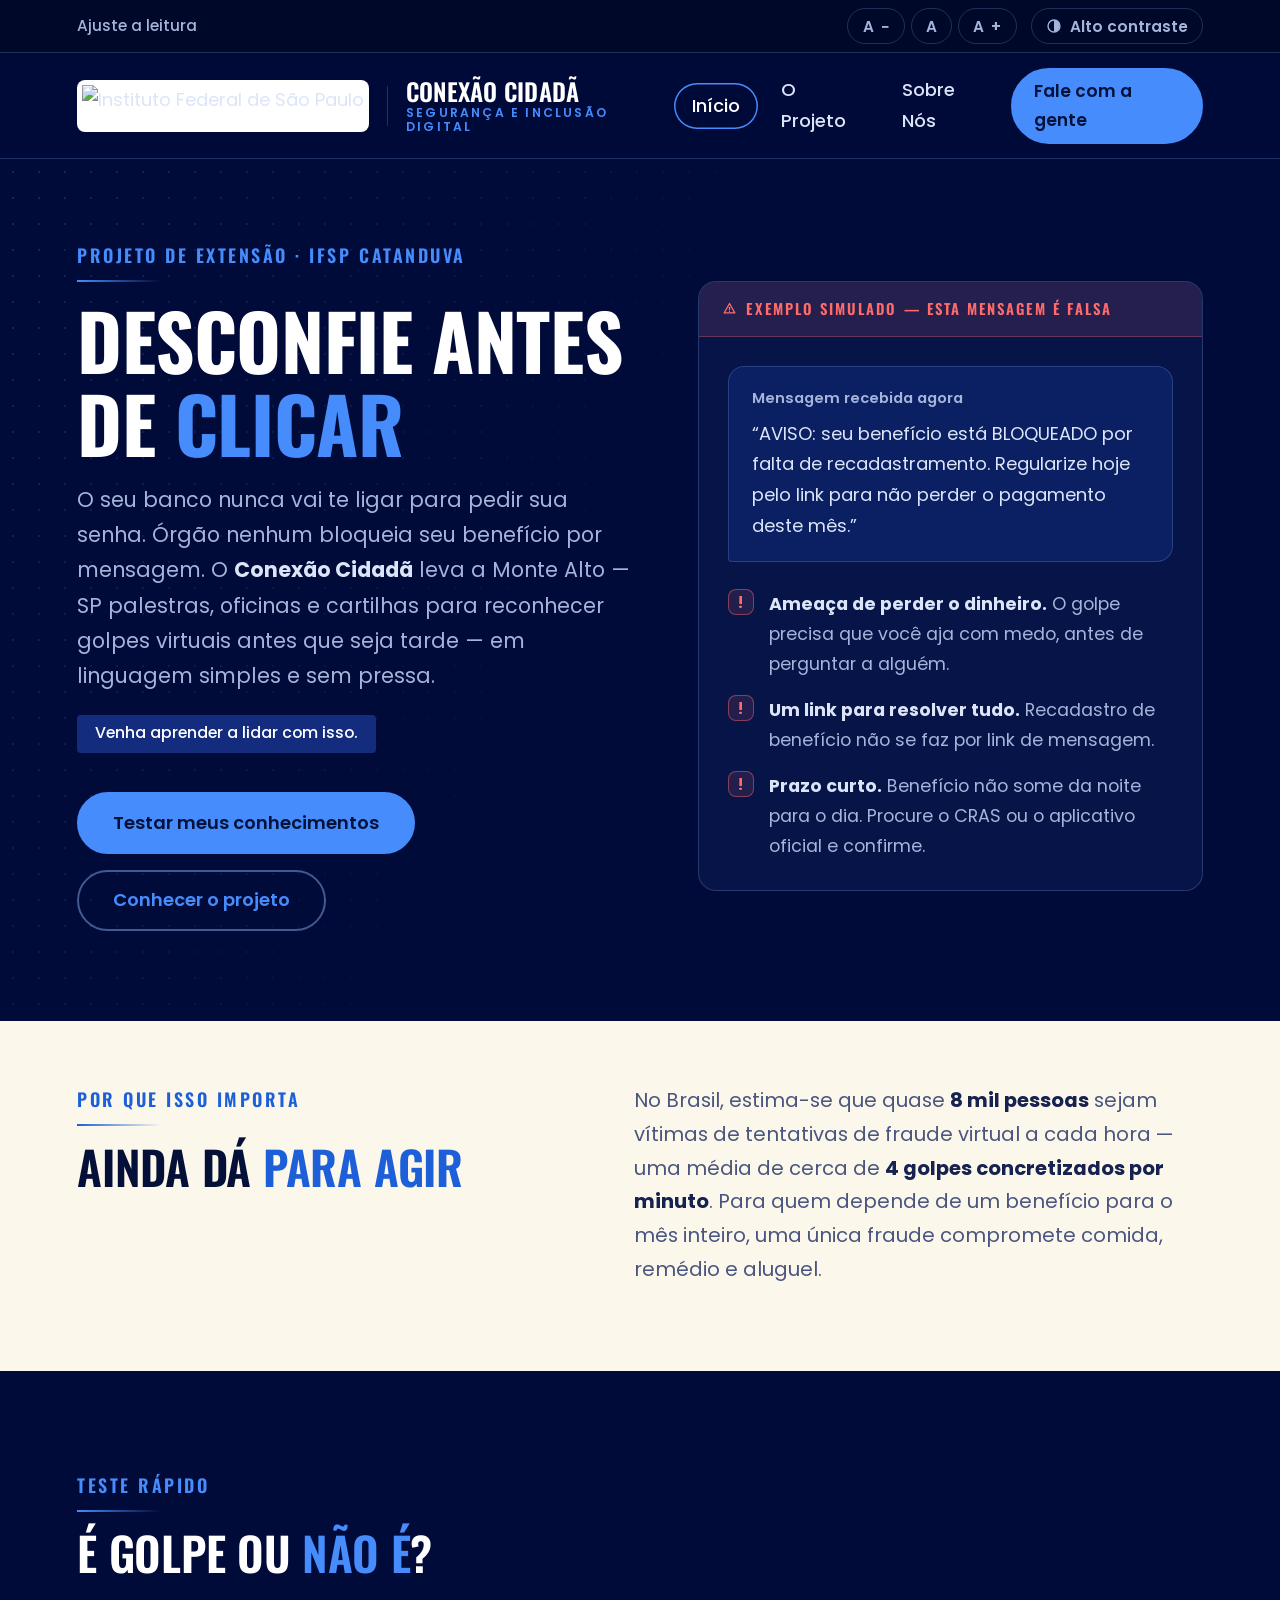
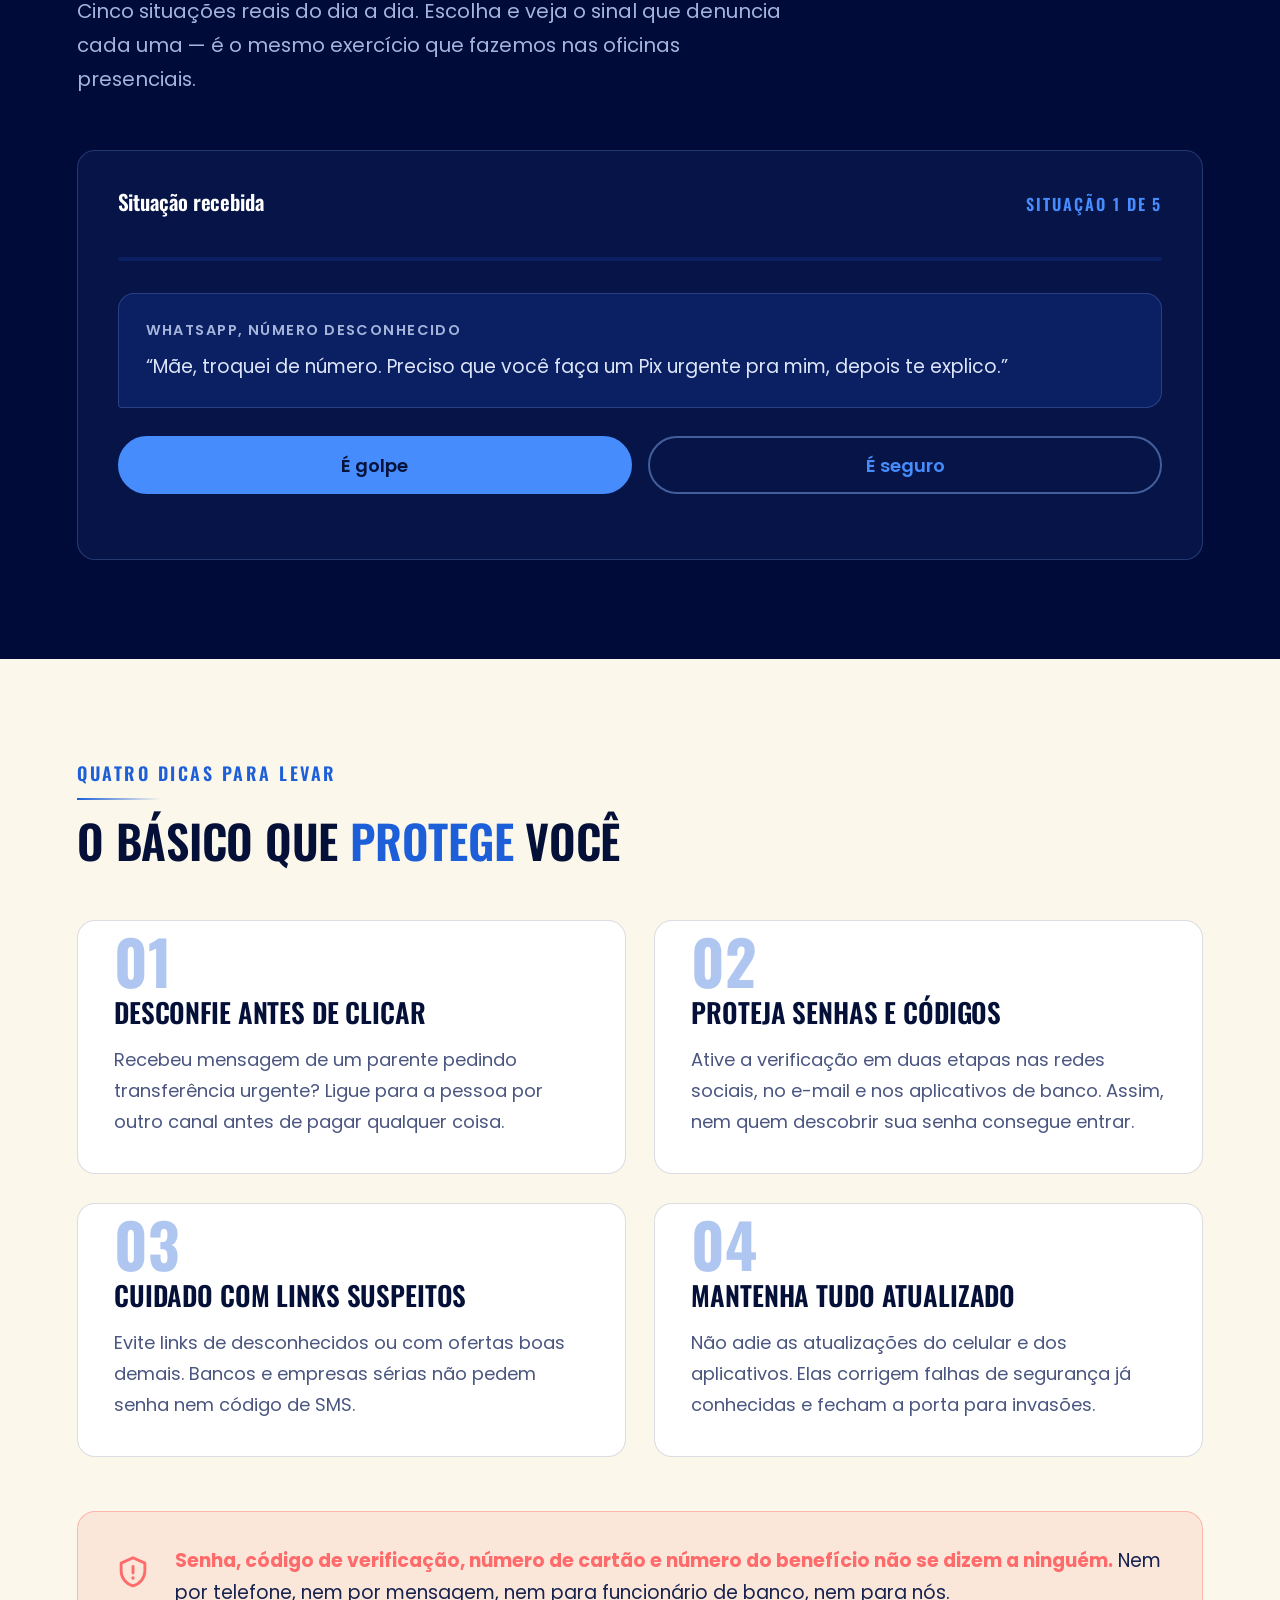
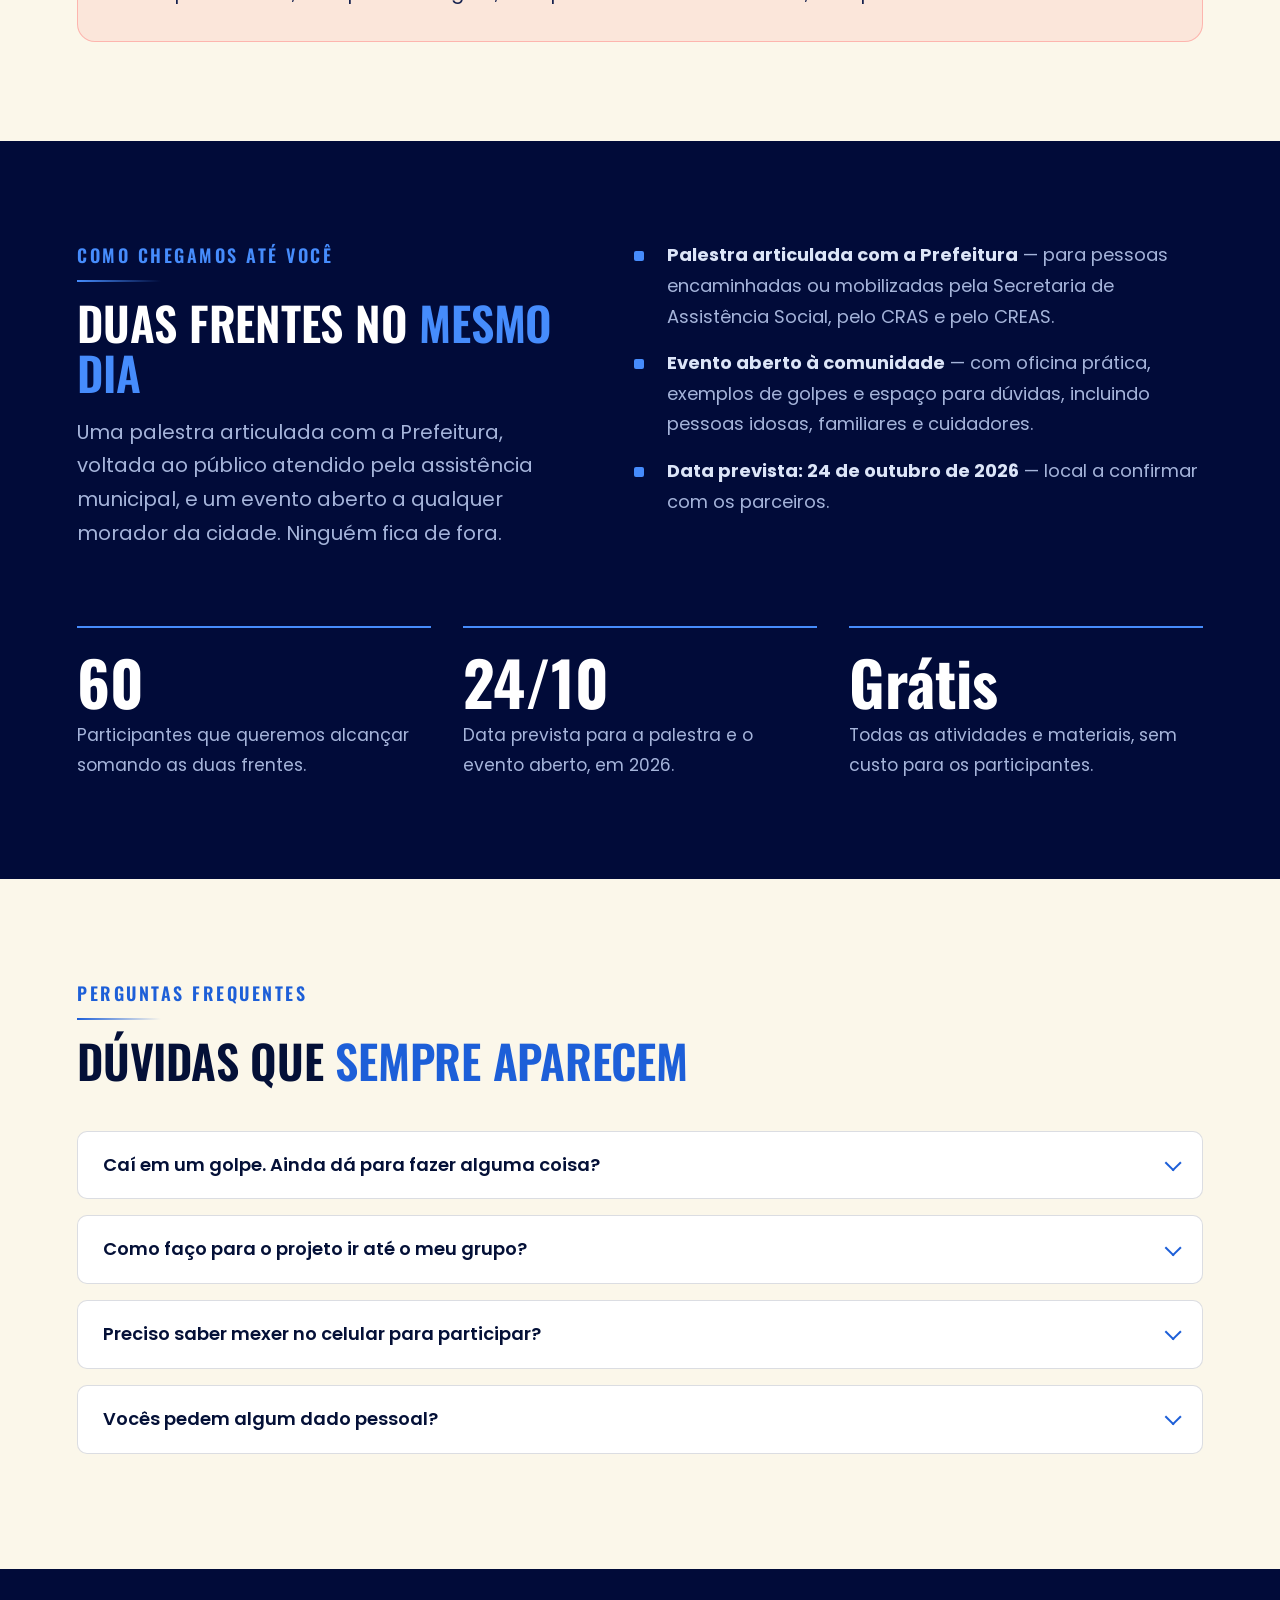
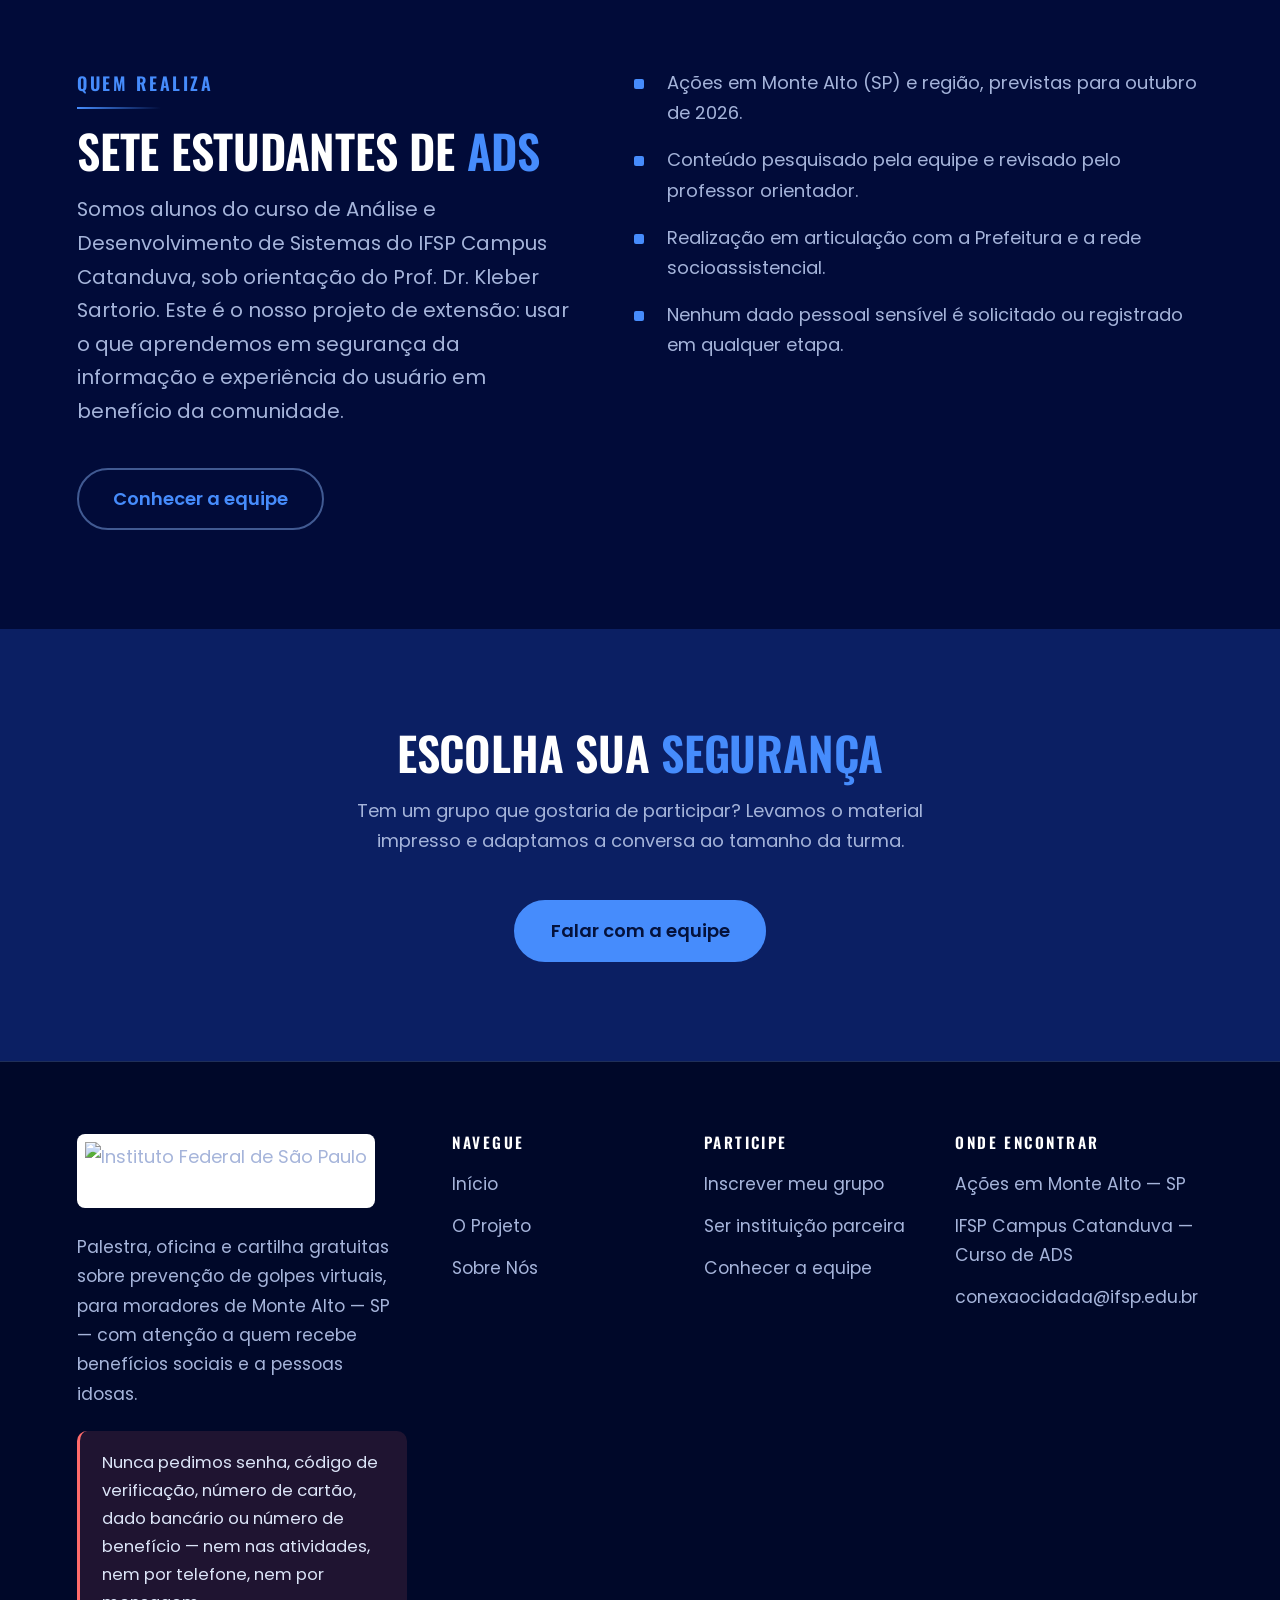
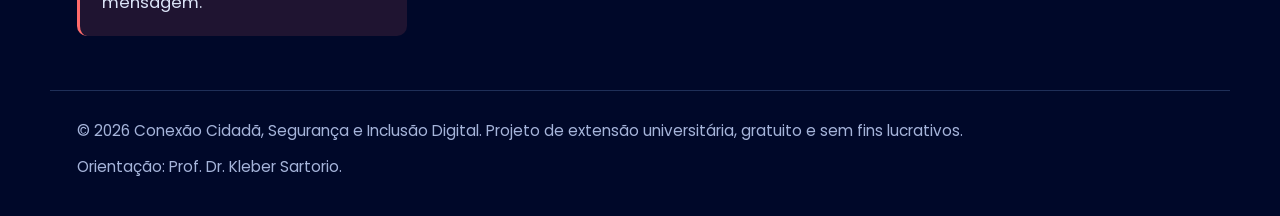
==== index.html @ e6401479 "update visual" ====
<!DOCTYPE html>
<html lang="pt-BR">
<head>
<meta charset="UTF-8">
<meta name="viewport" content="width=device-width, initial-scale=1">
<meta name="description" content="Projeto de extensão do IFSP Catanduva que ensina moradores de Monte Alto-SP a reconhecer golpes virtuais e proteger dados, benefícios e dinheiro.">
<title>Início — Conexão Cidadã</title>

<link rel="icon" href="img/favicon.ico" sizes="any">
<link rel="icon" href="img/favicon.png" type="image/png">
<link rel="apple-touch-icon" href="img/apple-touch-icon.png">
<meta name="theme-color" content="#010B39">

<link rel="preconnect" href="https://fonts.googleapis.com">
<link rel="preconnect" href="https://fonts.gstatic.com" crossorigin>
<link href="https://fonts.googleapis.com/css2?family=Oswald:wght@400;500;600;700&family=Poppins:wght@400;500;600;700&display=swap" rel="stylesheet">
<link rel="stylesheet" href="style.css">
</head>
<body>

<a class="pular-link" href="#conteudo">Pular para o conteúdo</a>
<p id="aviso-acessibilidade" class="so-leitor-tela" role="status" aria-live="polite"></p>

<div class="barra-acesso">
  <div class="container barra-acesso__interna">
    <span class="barra-acesso__rotulo">Ajuste a leitura</span>
    <div class="controle-fonte" role="group" aria-label="Tamanho do texto">
      <button type="button" class="btn-acesso" data-fonte="diminuir" aria-label="Diminuir o tamanho do texto">A<span aria-hidden="true">−</span></button>
      <button type="button" class="btn-acesso" data-fonte="normal" aria-label="Voltar o texto ao tamanho normal">A</button>
      <button type="button" class="btn-acesso" data-fonte="aumentar" aria-label="Aumentar o tamanho do texto">A<span aria-hidden="true">+</span></button>
    </div>
    <button type="button" class="btn-acesso" data-contraste aria-pressed="false">
      <svg width="16" height="16" viewBox="0 0 24 24" fill="none" aria-hidden="true">
        <circle cx="12" cy="12" r="9" stroke="currentColor" stroke-width="2"/>
        <path d="M12 3.4a8.6 8.6 0 010 17.2z" fill="currentColor"/>
      </svg>
      Alto contraste
    </button>
  </div>
</div>

<header class="cabecalho">
  <div class="container cabecalho__interno">
    <div class="identidade">
      <span class="logo-ifsp"><img src="img/ifsp-logo.png" alt="Instituto Federal de São Paulo"></span>
      <span class="identidade__filete" aria-hidden="true"></span>
      <a class="marca" href="index.html">
        <span class="marca__texto"><strong>Conexão Cidadã</strong><small>Segurança e Inclusão Digital</small></span>
      </a>
    </div>
    <button type="button" class="botao-menu" data-menu aria-expanded="false" aria-controls="menu-principal">
      <span class="botao-menu__barras" aria-hidden="true"></span> Menu
    </button>
    <nav class="navegacao" id="menu-principal" aria-label="Navegação principal">
      <ul class="navegacao__lista">
        <li><a href="index.html" class="navegacao__link esta-ativo" aria-current="page">Início</a></li><li><a href="projeto.html" class="navegacao__link">O Projeto</a></li><li><a href="sobrenos.html" class="navegacao__link">Sobre Nós</a></li><li><a href="mailto:conexaocidada@ifsp.edu.br" class="botao botao--pequeno">Fale com a gente</a></li>
      </ul>
    </nav>
  </div>
</header>

<main id="conteudo">

<!-- ============ ABERTURA ============ -->
<section class="abertura">
  <div class="container">
    <div class="abertura__grade">
      <div class="abertura__texto">
        <p class="rotulo">Projeto de extensão · IFSP Catanduva</p>
        <h1 class="titulo-abertura">Desconfie antes<br>de <span class="realce">clicar</span></h1>
        <p class="texto-guia">
          O seu banco nunca vai te ligar para pedir sua senha. Órgão nenhum bloqueia seu benefício
          por mensagem. O <strong>Conexão Cidadã</strong> leva a Monte Alto — SP palestras, oficinas e cartilhas
          para reconhecer golpes virtuais antes que seja tarde — em linguagem simples e sem pressa.
        </p>
        <p><span class="etiqueta-solida">Venha aprender a lidar com isso.</span></p>
        <div class="acoes">
          <a class="botao" href="#quiz">Testar meus conhecimentos</a>
          <a class="botao botao--vazado" href="projeto.html">Conhecer o projeto</a>
        </div>
      </div>

      <div class="simulacao revelar">
        <p class="simulacao__topo">
          <svg width="15" height="15" viewBox="0 0 24 24" fill="none" aria-hidden="true">
            <path d="M12 4l8.5 15h-17L12 4z" stroke="currentColor" stroke-width="2" stroke-linejoin="round"/>
            <path d="M12 10v4" stroke="currentColor" stroke-width="2" stroke-linecap="round"/>
            <circle cx="12" cy="16.8" r="1" fill="currentColor"/>
          </svg>
          Exemplo simulado — esta mensagem é falsa
        </p>
        <div class="simulacao__corpo">
          <p class="simulacao__balao">
            <span class="simulacao__remetente">Mensagem recebida agora</span>
            “AVISO: seu benefício está BLOQUEADO por falta de recadastramento. Regularize hoje
            pelo link para não perder o pagamento deste mês.”
          </p>
          <ul class="simulacao__sinais">
            <li><strong>Ameaça de perder o dinheiro.</strong> O golpe precisa que você aja com medo, antes de perguntar a alguém.</li>
            <li><strong>Um link para resolver tudo.</strong> Recadastro de benefício não se faz por link de mensagem.</li>
            <li><strong>Prazo curto.</strong> Benefício não some da noite para o dia. Procure o CRAS ou o aplicativo oficial e confirme.</li>
          </ul>
        </div>
      </div>
    </div>
  </div>
</section>

<!-- ============ NÚMERO DE IMPACTO ============ -->
<section class="secao secao--compacta secao--clara">
  <div class="container">
    <div class="duas-colunas">
      <div class="duas-colunas__lado">
        <p class="rotulo">Por que isso importa</p>
        <h2 class="titulo-secao">Ainda dá <span class="realce">para agir</span></h2>
      </div>
      <div class="duas-colunas__lado">
        <p class="texto-guia">
          No Brasil, estima-se que quase <strong>8 mil pessoas</strong> sejam vítimas de tentativas de
          fraude virtual a cada hora — uma média de cerca de <strong>4 golpes concretizados por minuto</strong>.
          Para quem depende de um benefício para o mês inteiro, uma única fraude compromete comida,
          remédio e aluguel.
        </p>
      </div>
    </div>
  </div>
</section>

<!-- ============ QUIZ ============ -->
<section class="secao">
  <div class="container">
    <p class="rotulo">Teste rápido</p>
    <h2 class="titulo-secao titulo-secao--largo">É golpe ou <span class="realce">não é</span>?</h2>
    <p class="texto-guia">
      Cinco situações reais do dia a dia. Escolha e veja o sinal que denuncia cada uma —
      é o mesmo exercício que fazemos nas oficinas presenciais.
    </p>

    <div class="quiz" id="quiz">
      <div class="quiz__cabecalho">
        <h3 class="quiz__titulo" id="quiz-titulo">Situação recebida</h3>
        <span class="quiz__contador" data-contador>Situação 1 de 5</span>
      </div>
      <div class="quiz__barra"><div class="quiz__progresso" data-progresso></div></div>

      <div class="quiz__mensagem">
        <span class="quiz__canal" data-canal></span>
        <span data-texto tabindex="-1"></span>
      </div>

      <div class="quiz__opcoes" data-opcoes>
        <button type="button" class="botao" data-valor="golpe">É golpe</button>
        <button type="button" class="botao botao--vazado" data-valor="seguro">É seguro</button>
      </div>

      <div class="quiz__resposta" data-resposta hidden>
        <span class="quiz__veredito" data-veredito></span>
        <p class="quiz__explicacao" data-explicacao></p>
        <button type="button" class="botao botao--pequeno" data-seguinte>Próxima situação</button>
      </div>

      <p class="quiz__placar" data-placar></p>
    </div>
  </div>
</section>

<!-- ============ DICAS ============ -->
<section class="secao secao--clara">
  <div class="container">
    <p class="rotulo">Quatro dicas para levar</p>
    <h2 class="titulo-secao titulo-secao--largo">O básico que <span class="realce">protege</span> você</h2>
    <div class="grade grade--2">
      <article class="cartao dica revelar">
            <span class="dica__numero" aria-hidden="true">01</span>
            <h3 class="dica__titulo">Desconfie antes de clicar</h3>
            <p>Recebeu mensagem de um parente pedindo transferência urgente? Ligue para a pessoa por outro canal antes de pagar qualquer coisa.</p>
          </article>
<article class="cartao dica revelar">
            <span class="dica__numero" aria-hidden="true">02</span>
            <h3 class="dica__titulo">Proteja senhas e códigos</h3>
            <p>Ative a verificação em duas etapas nas redes sociais, no e-mail e nos aplicativos de banco. Assim, nem quem descobrir sua senha consegue entrar.</p>
          </article>
<article class="cartao dica revelar">
            <span class="dica__numero" aria-hidden="true">03</span>
            <h3 class="dica__titulo">Cuidado com links suspeitos</h3>
            <p>Evite links de desconhecidos ou com ofertas boas demais. Bancos e empresas sérias não pedem senha nem código de SMS.</p>
          </article>
<article class="cartao dica revelar">
            <span class="dica__numero" aria-hidden="true">04</span>
            <h3 class="dica__titulo">Mantenha tudo atualizado</h3>
            <p>Não adie as atualizações do celular e dos aplicativos. Elas corrigem falhas de segurança já conhecidas e fecham a porta para invasões.</p>
          </article>
    </div>

    <div class="aviso">
      <span class="aviso__icone" aria-hidden="true">
        <svg width="38" height="38" viewBox="0 0 24 24" fill="none">
          <path d="M12 3l7.5 3.4v5c0 4.4-3.1 8.2-7.5 9.3-4.4-1.1-7.5-4.9-7.5-9.3v-5L12 3z" stroke="currentColor" stroke-width="1.8" stroke-linejoin="round"/>
          <path d="M12 8.5v4.2" stroke="currentColor" stroke-width="1.8" stroke-linecap="round"/>
          <circle cx="12" cy="15.8" r="1.05" fill="currentColor"/>
        </svg>
      </span>
      <p>
        <strong>Senha, código de verificação, número de cartão e número do benefício não se dizem a ninguém.</strong>
        Nem por telefone, nem por mensagem, nem para funcionário de banco, nem para nós.
      </p>
    </div>
  </div>
</section>

<!-- ============ DUAS FRENTES ============ -->
<section class="secao">
  <div class="container">
    <div class="duas-colunas">
      <div class="duas-colunas__lado">
        <p class="rotulo">Como chegamos até você</p>
        <h2 class="titulo-secao">Duas frentes no <span class="realce">mesmo dia</span></h2>
        <p class="texto-guia">
          Uma palestra articulada com a Prefeitura, voltada ao público atendido pela assistência
          municipal, e um evento aberto a qualquer morador da cidade. Ninguém fica de fora.
        </p>
      </div>
      <div class="duas-colunas__lado">
        <ul class="lista-marcada">
          <li><strong>Palestra articulada com a Prefeitura</strong> — para pessoas encaminhadas ou mobilizadas pela Secretaria de Assistência Social, pelo CRAS e pelo CREAS.</li>
          <li><strong>Evento aberto à comunidade</strong> — com oficina prática, exemplos de golpes e espaço para dúvidas, incluindo pessoas idosas, familiares e cuidadores.</li>
          <li><strong>Data prevista: 24 de outubro de 2026</strong> — local a confirmar com os parceiros.</li>
        </ul>
      </div>
    </div>

    <div class="numeros">
      <div class="numero revelar"><span class="numero__valor">60</span><p class="numero__rotulo">Participantes que queremos alcançar somando as duas frentes.</p></div>
      <div class="numero revelar"><span class="numero__valor">24/10</span><p class="numero__rotulo">Data prevista para a palestra e o evento aberto, em 2026.</p></div>
      <div class="numero revelar"><span class="numero__valor">Grátis</span><p class="numero__rotulo">Todas as atividades e materiais, sem custo para os participantes.</p></div>
    </div>
  </div>
</section>

<!-- ============ PERGUNTAS ============ -->
<section class="secao secao--clara">
  <div class="container">
    <p class="rotulo">Perguntas frequentes</p>
    <h2 class="titulo-secao titulo-secao--largo">Dúvidas que <span class="realce">sempre aparecem</span></h2>
    <div style="margin-top:2.5rem">
      <details class="pergunta">
            <summary>Caí em um golpe. Ainda dá para fazer alguma coisa?</summary>
            <div class="pergunta__corpo"><p>Dá, e quanto antes melhor. Ligue para o seu banco pelo número do cartão ou do extrato e peça o bloqueio e a contestação. Registre um boletim de ocorrência — pode ser feito pela delegacia eletrônica. Troque as senhas das contas envolvidas a partir de outro aparelho. E avise a família e os amigos, porque golpistas costumam usar sua conta para abordar seus contatos.</p><p>Cair em um golpe não é burrice. Essas fraudes são construídas para funcionar justamente com pessoas atentas, usando pressa e medo.</p></div>
          </details>
<details class="pergunta">
            <summary>Como faço para o projeto ir até o meu grupo?</summary>
            <div class="pergunta__corpo"><p>Escreva para <a href="mailto:conexaocidada@ifsp.edu.br">conexaocidada@ifsp.edu.br</a> contando quantas pessoas são, onde vocês se reúnem e qual o melhor horário. Atendemos grupos da rede socioassistencial, centros de convivência, igrejas, associações e grupos de bairro. Tudo é gratuito.</p></div>
          </details>
<details class="pergunta">
            <summary>Preciso saber mexer no celular para participar?</summary>
            <div class="pergunta__corpo"><p>Não. As atividades começam do começo e seguem no ritmo de quem está aprendendo. Quem quiser pode levar o próprio celular para treinar durante a oficina, mas não é obrigatório — quem preferir só assistir e levar a cartilha impressa também aproveita.</p></div>
          </details>
<details class="pergunta">
            <summary>Vocês pedem algum dado pessoal?</summary>
            <div class="pergunta__corpo"><p>Não pedimos senha, código de verificação, número de cartão, dado bancário, número de benefício nem documento — em nenhuma etapa, inclusive nos formulários de avaliação. Todos os exemplos usados nas oficinas são fictícios. Se alguém pedir esses dados em nosso nome, é golpe.</p></div>
          </details>
    </div>
  </div>
</section>

<!-- ============ QUEM REALIZA ============ -->
<section class="secao">
  <div class="container">
    <div class="duas-colunas">
      <div class="duas-colunas__lado">
        <p class="rotulo">Quem realiza</p>
        <h2 class="titulo-secao">Sete estudantes de <span class="realce">ADS</span></h2>
        <p class="texto-guia">
          Somos alunos do curso de Análise e Desenvolvimento de Sistemas do IFSP Campus Catanduva,
          sob orientação do Prof. Dr. Kleber Sartorio. Este é o nosso projeto de extensão: usar o que aprendemos
          em segurança da informação e experiência do usuário em benefício da comunidade.
        </p>
        <div class="acoes"><a class="botao botao--vazado" href="sobrenos.html">Conhecer a equipe</a></div>
      </div>
      <div class="duas-colunas__lado">
        <ul class="lista-marcada">
          <li>Ações em Monte Alto (SP) e região, previstas para outubro de 2026.</li>
          <li>Conteúdo pesquisado pela equipe e revisado pelo professor orientador.</li>
          <li>Realização em articulação com a Prefeitura e a rede socioassistencial.</li>
          <li>Nenhum dado pessoal sensível é solicitado ou registrado em qualquer etapa.</li>
        </ul>
      </div>
    </div>
  </div>
</section>

<!-- ============ CHAMADA ============ -->
<section class="secao secao--chamada">
  <div class="container chamada">
    <h2 class="titulo-secao chamada__titulo">Escolha sua <span class="realce">segurança</span></h2>
    <p class="chamada__texto">
      Tem um grupo que gostaria de participar? Levamos o material impresso e adaptamos a conversa
      ao tamanho da turma.
    </p>
    <a class="botao" href="mailto:conexaocidada@ifsp.edu.br?subject=Inscrever%20meu%20grupo">Falar com a equipe</a>
  </div>
</section>
</main>

<footer class="rodape">
  <div class="container rodape__topo">
    <div>
      <p class="rodape__logo"><span class="logo-ifsp"><img src="img/ifsp-logo.png" alt="Instituto Federal de São Paulo"></span></p>
      <p class="rodape__texto">
        Palestra, oficina e cartilha gratuitas sobre prevenção de golpes virtuais, para moradores
        de Monte Alto — SP — com atenção a quem recebe benefícios sociais e a pessoas idosas.
      </p>
      <p class="rodape__aviso">
        Nunca pedimos senha, código de verificação, número de cartão, dado bancário ou número de
        benefício — nem nas atividades, nem por telefone, nem por mensagem.
      </p>
    </div>
    <div>
      <h2 class="rodape__titulo">Navegue</h2>
      <ul class="rodape__lista">
        <li><a href="index.html">Início</a></li><li><a href="projeto.html">O Projeto</a></li><li><a href="sobrenos.html">Sobre Nós</a></li>
      </ul>
    </div>
    <div>
      <h2 class="rodape__titulo">Participe</h2>
      <ul class="rodape__lista">
        <li><a href="mailto:conexaocidada@ifsp.edu.br?subject=Inscrever%20meu%20grupo">Inscrever meu grupo</a></li>
        <li><a href="mailto:conexaocidada@ifsp.edu.br?subject=Quero%20ser%20parceiro">Ser instituição parceira</a></li>
        <li><a href="sobrenos.html#equipe">Conhecer a equipe</a></li>
      </ul>
    </div>
    <div>
      <h2 class="rodape__titulo">Onde encontrar</h2>
      <ul class="rodape__lista">
        <li>Ações em Monte Alto — SP</li>
        <li>IFSP Campus Catanduva — Curso de ADS</li>
        <li><a href="mailto:conexaocidada@ifsp.edu.br">conexaocidada@ifsp.edu.br</a></li>
      </ul>
    </div>
  </div>
  <div class="container rodape__base">
    <p>© 2026 Conexão Cidadã, Segurança e Inclusão Digital. Projeto de extensão universitária, gratuito e sem fins lucrativos.</p>
    <p>Orientação: Prof. Dr. Kleber Sartorio.</p>
  </div>
</footer>

<script src="script.js"></script>
</body>
</html>
---- style.css ----
/* =========================================================
   CONEXÃO CIDADÃ — SEGURANÇA E INCLUSÃO DIGITAL
   Estética a partir do material de divulgação do projeto:
   azul-marinho profundo, azul elétrico e títulos condensados.

   01. Variáveis      06. Cabeçalho e menu   11. Rodapé
   02. Papéis de cor  07. Abertura           12. Animações
   03. Base           08. Blocos de conteúdo 13. Responsivo
   04. Tipografia     09. Quiz               14. Alto contraste
   05. Botões         10. Perguntas
   ========================================================= */

/* ---------------- 01. VARIÁVEIS ---------------- */
:root {
    --marinho-900: #010B39;
    --marinho-800: #061448;
    --marinho-700: #0B1F63;
    --marinho-600: #142C7E;
    --azul:        #468CFC;
    --azul-claro:  #8FBAFF;
    --creme:       #FBF7EA;
    --creme-2:     #F2ECD9;
    --vermelho:    #FF6B6B;
    --verde-ok:    #4ADE9B;

    --fonte-titulo: "Oswald", "Arial Narrow", sans-serif;
    --fonte-texto:  "Poppins", "Segoe UI", Arial, sans-serif;

    --largura: 1180px;
    --raio:    18px;
    --raio-p:  10px;
}

/* ---------------- 02. PAPÉIS DE COR ----------------
   Todo o site usa só as variáveis desta seção. O modo de
   alto contraste (seção 14) reescreve apenas elas.       */
:root {
    --sup-pagina:  var(--marinho-900);
    --sup-cartao:  var(--marinho-800);
    --sup-alta:    var(--marinho-700);
    --sup-clara:   var(--creme);

    --txt-titulo:  #FFFFFF;
    --txt-corpo:   #DCE5F8;
    --txt-suave:   #A5B4DA;
    --destaque:    var(--azul);

    --borda:       rgba(143, 186, 255, .22);
    --borda-forte: rgba(143, 186, 255, .45);

    --acao-fundo:  var(--azul);
    --acao-texto:  #04123C;
    --acao-hover:  #7FB4FF;

    --alerta:       var(--vermelho);
    --alerta-fundo: rgba(255, 107, 107, .12);
    --ok:           var(--verde-ok);
    --ok-fundo:     rgba(74, 222, 155, .12);

    --foco: #8FBAFF;
}

/* Seções de fundo claro invertem os papéis */
.secao--clara {
    --sup-pagina: var(--creme);
    --sup-cartao: #FFFFFF;
    --sup-alta:   var(--creme-2);
    --txt-titulo: #041037;
    --txt-corpo:  #16224F;
    --txt-suave:  #4A5680;
    --destaque:   #1D5FD8;
    --borda:      rgba(4, 16, 55, .14);
    --borda-forte: rgba(4, 16, 55, .3);
    --acao-texto: #FFFFFF;
    --acao-fundo: #1D5FD8;
    --acao-hover: #04123C;
    background-color: var(--creme);
    color: var(--txt-corpo);
}

/* ---------------- 03. BASE ---------------- */
*, *::before, *::after { box-sizing: border-box; }

html {
    font-size: 112.5%;          /* 18px: o público lê melhor assim */
    scroll-behavior: smooth;
    scroll-padding-top: 6rem;
}

body {
    margin: 0;
    background-color: var(--marinho-900);
    color: var(--txt-corpo);
    font-family: var(--fonte-texto);
    font-size: 1rem;
    line-height: 1.7;
    -webkit-font-smoothing: antialiased;
}

img { max-width: 100%; height: auto; display: block; }
a { color: var(--destaque); }

:focus-visible {
    outline: 3px solid var(--foco);
    outline-offset: 3px;
    border-radius: 4px;
}

.pular-link {
    position: absolute;
    left: -9999px;
    top: 0;
    z-index: 999;
    background-color: var(--azul);
    color: #04123C;
    font-weight: 600;
    padding: .9rem 1.4rem;
    border-radius: 0 0 var(--raio-p) 0;
}
.pular-link:focus { left: 0; }

.so-leitor-tela {
    position: absolute;
    width: 1px; height: 1px;
    padding: 0; margin: -1px;
    overflow: hidden;
    clip: rect(0 0 0 0);
    white-space: nowrap;
}

@media (prefers-reduced-motion: reduce) {
    html { scroll-behavior: auto; }
    *, *::before, *::after {
        animation-duration: .001ms !important;
        transition-duration: .001ms !important;
    }
}

/* ---------------- 04. TIPOGRAFIA ---------------- */
.container {
    width: 100%;
    max-width: var(--largura);
    margin: 0 auto;
    padding: 0 1.5rem;
}

.secao { padding: 5.5rem 0; position: relative; }
.secao--compacta { padding: 3.5rem 0; }

h1, h2, h3 {
    font-family: var(--fonte-titulo);
    color: var(--txt-titulo);
    font-weight: 600;
    line-height: 1.08;
    letter-spacing: -.005em;
    margin: 0 0 1rem;
}

.titulo-abertura {
    font-size: clamp(2.6rem, 6vw, 4.4rem);
    font-weight: 700;
    text-transform: uppercase;
}
.titulo-secao {
    font-size: clamp(1.9rem, 3.6vw, 2.9rem);
    font-weight: 600;
    text-transform: uppercase;
    max-width: 20ch;
}
.duas-colunas .titulo-secao, .titulo-secao--largo { max-width: none; }

/* Palavra destacada dentro do título, como no material impresso */
.realce { color: var(--destaque); }

/* Rótulo condensado com filete, igual ao "DICA 1" das artes */
.rotulo {
    font-family: var(--fonte-titulo);
    font-size: 1rem;
    font-weight: 600;
    letter-spacing: .14em;
    text-transform: uppercase;
    color: var(--destaque);
    margin: 0 0 .9rem;
}
.rotulo::after {
    content: "";
    display: block;
    width: 84px;
    height: 2px;
    margin-top: .5rem;
    background-image: linear-gradient(to right, var(--destaque), transparent);
}

/* Etiqueta sólida sobre fundo azul, como "Venha aprender a lidar com isso." */
.etiqueta-solida {
    display: inline-block;
    background-color: var(--marinho-600);
    color: #FFFFFF;
    font-size: .88rem;
    font-weight: 500;
    padding: .3rem 1rem;
    border-radius: 4px;
}
.secao--clara .etiqueta-solida { background-color: #1D5FD8; }

p { margin: 0 0 1.2rem; }
.texto-guia { font-size: 1.1rem; color: var(--txt-suave); max-width: 60ch; }
.texto-guia strong { color: var(--txt-corpo); }
.lista-limpa { list-style: none; margin: 0; padding: 0; }

.grade { display: grid; gap: 1.6rem; margin-top: 3rem; }
.grade--2 { grid-template-columns: repeat(2, 1fr); }
.grade--3 { grid-template-columns: repeat(3, 1fr); }
.grade--4 { grid-template-columns: repeat(4, 1fr); }

.duas-colunas {
    display: grid;
    grid-template-columns: 1fr 1.15fr;
    gap: 3.5rem;
    align-items: start;
}
.duas-colunas__lado > :first-child { margin-top: 0; }
.acoes { display: flex; flex-wrap: wrap; gap: .9rem; margin-top: 2.2rem; }

/* ---------------- 05. BOTÕES ---------------- */
.botao {
    display: inline-flex;
    align-items: center;
    justify-content: center;
    gap: .5rem;
    min-height: 52px;
    padding: .75rem 1.9rem;
    background-color: var(--acao-fundo);
    color: var(--acao-texto);
    font-family: var(--fonte-texto);
    font-size: 1rem;
    font-weight: 600;
    text-decoration: none;
    border: 2px solid var(--acao-fundo);
    border-radius: 999px;
    cursor: pointer;
    transition: background-color .2s ease, border-color .2s ease, transform .2s ease;
}
.botao:hover { background-color: var(--acao-hover); border-color: var(--acao-hover); transform: translateY(-2px); }
.botao--vazado { background-color: transparent; color: var(--destaque); border-color: var(--borda-forte); }
.botao--vazado:hover { background-color: transparent; border-color: var(--destaque); color: var(--acao-hover); }
.botao--pequeno { min-height: 44px; padding: .4rem 1.2rem; font-size: .95rem; }

/* ---------------- 06. CABEÇALHO E MENU ---------------- */
.barra-acesso {
    background-color: #000829;
    border-bottom: 1px solid var(--borda);
    font-size: .85rem;
    color: var(--txt-suave);
}
.barra-acesso__interna {
    display: flex;
    align-items: center;
    gap: .8rem;
    flex-wrap: wrap;
    padding-top: .45rem;
    padding-bottom: .45rem;
}
.barra-acesso__rotulo { margin-right: auto; font-weight: 500; }
.controle-fonte { display: flex; gap: .3rem; }

.btn-acesso {
    display: inline-flex;
    align-items: center;
    gap: .4rem;
    min-height: 36px;
    padding: .2rem .8rem;
    background-color: transparent;
    border: 1px solid var(--borda);
    border-radius: 999px;
    color: inherit;
    font-family: var(--fonte-texto);
    font-size: .85rem;
    font-weight: 600;
    cursor: pointer;
}
.btn-acesso:hover { background-color: rgba(143,186,255,.14); color: #FFFFFF; }
.btn-acesso[aria-pressed="true"] { background-color: var(--azul); color: #04123C; border-color: var(--azul); }

.cabecalho {
    position: sticky;
    top: 0;
    z-index: 60;
    background-color: rgba(1, 11, 57, .92);
    backdrop-filter: blur(10px);
    border-bottom: 1px solid var(--borda);
}
.cabecalho__interno {
    display: flex;
    align-items: center;
    justify-content: space-between;
    gap: 1rem;
    padding-top: .8rem;
    padding-bottom: .8rem;
}

.identidade { display: flex; align-items: center; gap: 1rem; }
.logo-ifsp {
    display: block;
    background-color: #FFFFFF;
    border-radius: 8px;
    padding: 5px;
    flex: none;
}
.logo-ifsp img { height: 42px; width: auto; }
.identidade__filete { width: 1px; height: 40px; background-color: var(--borda); flex: none; }

.marca { display: inline-flex; text-decoration: none; color: #FFFFFF; }
.marca__texto { display: flex; flex-direction: column; line-height: 1.15; }
.marca__texto strong {
    font-family: var(--fonte-titulo);
    font-size: 1.35rem;
    font-weight: 600;
    text-transform: uppercase;
    letter-spacing: .01em;
}
.marca__texto small {
    font-size: .68rem;
    font-weight: 600;
    letter-spacing: .18em;
    text-transform: uppercase;
    color: var(--azul);
}

.navegacao__lista { display: flex; align-items: center; gap: .3rem; list-style: none; margin: 0; padding: 0; }
.navegacao__link {
    display: inline-flex;
    align-items: center;
    min-height: 46px;
    padding: .3rem 1rem;
    border-radius: 999px;
    color: var(--txt-corpo);
    font-weight: 500;
    text-decoration: none;
}
.navegacao__link:hover { background-color: rgba(143,186,255,.12); color: #FFFFFF; }
.navegacao__link.esta-ativo { color: #FFFFFF; box-shadow: inset 0 0 0 1.5px var(--azul); }

.botao-menu {
    display: none;
    align-items: center;
    gap: .6rem;
    min-height: 46px;
    padding: .3rem 1.1rem;
    background-color: rgba(143,186,255,.12);
    border: 1px solid var(--borda);
    border-radius: 999px;
    color: #FFFFFF;
    font-family: var(--fonte-texto);
    font-size: 1rem;
    font-weight: 600;
    cursor: pointer;
}
.botao-menu__barras,
.botao-menu__barras::before,
.botao-menu__barras::after {
    display: block; width: 20px; height: 2px;
    background-color: currentColor; border-radius: 2px;
}
.botao-menu__barras { position: relative; }
.botao-menu__barras::before, .botao-menu__barras::after { content: ""; position: absolute; left: 0; }
.botao-menu__barras::before { top: -6px; }
.botao-menu__barras::after { top: 6px; }

/* ---------------- 07. ABERTURA ---------------- */
.abertura { padding: 4.5rem 0 5rem; position: relative; overflow: hidden; }

/* Grade de pontos discreta, como nas artes de divulgação */
.abertura::before {
    content: "";
    position: absolute;
    inset: 0;
    background-image: radial-gradient(circle, rgba(143,186,255,.16) 1.4px, transparent 1.4px);
    background-size: 26px 26px;
    -webkit-mask-image: linear-gradient(115deg, #000 0%, transparent 55%);
            mask-image: linear-gradient(115deg, #000 0%, transparent 55%);
    pointer-events: none;
}
.abertura > .container { position: relative; }
.abertura__grade { display: grid; grid-template-columns: 1.05fr .95fr; gap: 3.5rem; align-items: center; }
.abertura__texto .texto-guia { font-size: 1.15rem; }

/* ---------------- 08. BLOCOS DE CONTEÚDO ---------------- */
.cartao {
    background-color: var(--sup-cartao);
    border: 1px solid var(--borda);
    border-radius: var(--raio);
    padding: 2rem;
    transition: border-color .2s ease, transform .2s ease;
}
.cartao:hover { border-color: var(--borda-forte); transform: translateY(-3px); }
.cartao__icone {
    display: grid; place-items: center;
    width: 50px; height: 50px;
    border-radius: 14px;
    background-color: rgba(70,140,252,.16);
    color: var(--destaque);
    margin-bottom: 1.2rem;
}
.cartao__titulo { font-size: 1.4rem; text-transform: uppercase; }
.cartao p { margin-bottom: 0; color: var(--txt-suave); }
.cartao--alerta { border-color: rgba(255,107,107,.4); background-color: var(--alerta-fundo); }
.cartao--alerta .cartao__icone { background-color: rgba(255,107,107,.18); color: var(--alerta); }
.cartao--alerta .cartao__titulo { color: var(--alerta); }

/* Numeração grande, como as "DICAS" do carrossel */
.dica { position: relative; padding-top: .5rem; }
.dica__numero {
    font-family: var(--fonte-titulo);
    font-size: 3.4rem;
    font-weight: 700;
    line-height: 1;
    color: var(--destaque);
    opacity: .35;
    display: block;
    margin-bottom: .4rem;
}
.dica__titulo { font-size: 1.5rem; text-transform: uppercase; }
.dica p { color: var(--txt-suave); margin-bottom: 0; }

/* Mensagem falsa comentada */
.simulacao {
    background-color: var(--sup-cartao);
    border: 1px solid var(--borda);
    border-radius: var(--raio);
    overflow: hidden;
}
.simulacao__topo {
    display: flex; align-items: center; gap: .5rem;
    margin: 0;
    padding: .8rem 1.3rem;
    background-color: var(--alerta-fundo);
    border-bottom: 1px solid rgba(255,107,107,.3);
    color: var(--alerta);
    font-family: var(--fonte-titulo);
    font-size: .82rem;
    font-weight: 600;
    letter-spacing: .14em;
    text-transform: uppercase;
}
.simulacao__corpo { padding: 1.6rem; }
.simulacao__balao {
    background-color: var(--sup-alta);
    border: 1px solid var(--borda);
    border-radius: 16px 16px 16px 4px;
    padding: 1.1rem 1.3rem;
    margin: 0 0 1.5rem;
    color: var(--txt-corpo);
}
.simulacao__remetente {
    display: block;
    font-size: .82rem; font-weight: 600;
    color: var(--txt-suave);
    margin-bottom: .4rem;
}
.simulacao__sinais { list-style: none; margin: 0; padding: 0; display: grid; gap: .9rem; }
.simulacao__sinais li { position: relative; padding-left: 2.3rem; color: var(--txt-suave); font-size: .98rem; }
.simulacao__sinais li::before {
    content: "!";
    position: absolute; left: 0; top: 0;
    display: grid; place-items: center;
    width: 26px; height: 26px;
    border-radius: 8px;
    background-color: var(--alerta-fundo);
    border: 1px solid rgba(255,107,107,.45);
    color: var(--alerta);
    font-weight: 700; font-size: .85rem;
}
.simulacao__sinais strong { color: var(--txt-corpo); }

/* Aviso destacado */
.aviso {
    display: grid;
    grid-template-columns: auto 1fr;
    gap: 1.3rem;
    align-items: center;
    background-color: var(--alerta-fundo);
    border: 1px solid rgba(255,107,107,.4);
    border-radius: var(--raio);
    padding: 1.8rem 2rem;
    margin-top: 3rem;
}
.aviso__icone { color: var(--alerta); }
.aviso p { margin: 0; font-size: 1.05rem; color: var(--txt-corpo); }
.aviso strong { color: var(--alerta); }

/* Números */
.numeros { display: grid; grid-template-columns: repeat(3, 1fr); gap: 1.8rem; margin-top: 3rem; }
.numero { border-top: 2px solid var(--destaque); padding-top: 1.3rem; }
.numero__valor {
    display: block;
    font-family: var(--fonte-titulo);
    font-size: clamp(2.4rem, 5vw, 3.4rem);
    font-weight: 700;
    line-height: 1;
    color: var(--txt-titulo);
    margin-bottom: .5rem;
}
.numero__rotulo { margin: 0; color: var(--txt-suave); font-size: .96rem; }

/* Lista com marcador quadrado */
.lista-marcada { list-style: none; margin: 1.4rem 0 0; padding: 0; display: grid; gap: .9rem; }
.lista-marcada li { position: relative; padding-left: 1.8rem; color: var(--txt-suave); }
.lista-marcada li::before {
    content: ""; position: absolute; left: 0; top: .62em;
    width: 10px; height: 10px; border-radius: 2px;
    background-color: var(--destaque);
}
.lista-marcada strong { color: var(--txt-corpo); }

/* Objetivos numerados */
.objetivos {
    list-style: none; counter-reset: obj;
    margin: 3rem 0 0; padding: 0;
    display: grid; grid-template-columns: 1fr 1fr; gap: 1.8rem 3rem;
}
.objetivos li { counter-increment: obj; position: relative; padding-left: 3.4rem; color: var(--txt-suave); }
.objetivos li::before {
    content: counter(obj, decimal-leading-zero);
    position: absolute; left: 0; top: -.15em;
    font-family: var(--fonte-titulo); font-size: 1.5rem; font-weight: 700;
    color: var(--destaque);
}

/* Linha do tempo */
.fases { list-style: none; margin: 3rem 0 0; padding: 0; }
.fase { position: relative; padding: 0 0 2.4rem 2.3rem; border-left: 1px solid var(--borda); }
.fase:last-child { padding-bottom: 0; border-left-color: transparent; }
.fase::before {
    content: ""; position: absolute; left: -7px; top: .35em;
    width: 13px; height: 13px; border-radius: 3px;
    background-color: var(--destaque);
    box-shadow: 0 0 0 5px var(--sup-pagina);
}
.fase__periodo {
    display: block;
    font-family: var(--fonte-titulo);
    font-size: .85rem; font-weight: 600;
    letter-spacing: .12em; text-transform: uppercase;
    color: var(--destaque);
    margin-bottom: .3rem;
}
.fase__titulo { font-size: 1.35rem; text-transform: uppercase; }
.fase p { margin: 0; color: var(--txt-suave); }

/* Pessoas */
.pessoa {
    background-color: var(--sup-cartao);
    border: 1px solid var(--borda);
    border-radius: var(--raio);
    padding: 1.7rem;
}
.pessoa__topo { display: flex; align-items: center; gap: 1.1rem; margin-bottom: 1.1rem; }
.pessoa__foto {
    position: relative;
    display: grid; place-items: center;
    width: 72px; height: 72px;
    border-radius: 18px;
    overflow: hidden;
    background-color: var(--marinho-600);
    color: #FFFFFF;
    font-family: var(--fonte-titulo);
    font-size: 1.7rem; font-weight: 700;
    flex: none;
}
.pessoa__foto img { position: absolute; inset: 0; width: 100%; height: 100%; object-fit: cover; object-position: center 25%; }
.pessoa__nome { font-size: 1.2rem; margin-bottom: .15rem; text-transform: none; }
.pessoa__funcao {
    margin: 0;
    font-family: var(--fonte-titulo);
    font-size: .8rem; font-weight: 600;
    letter-spacing: .12em; text-transform: uppercase;
    color: var(--destaque);
}
.pessoa__bio { margin: 0; color: var(--txt-suave); font-size: .96rem; }
.pessoa--orientador { border-color: var(--borda-forte); }

/* Parceiros e ODS */
.parceiro {
    background-color: var(--sup-cartao);
    border: 1px solid var(--borda);
    border-left: 3px solid var(--destaque);
    border-radius: var(--raio-p);
    padding: 1.3rem 1.5rem;
}
.parceiro__nome { font-size: 1.1rem; margin-bottom: .3rem; text-transform: none; }
.parceiro__papel { margin: 0 0 .8rem; color: var(--txt-suave); font-size: .95rem; }
.lista-parceiros { display: grid; gap: 1rem; }
.etiqueta-pendente {
    display: inline-block;
    padding: .15rem .8rem;
    border-radius: 999px;
    border: 1px solid var(--borda-forte);
    color: var(--txt-suave);
    font-size: .8rem; font-weight: 500;
}
.ods { border-top: 2px solid var(--destaque); padding-top: 1.3rem; }
.ods__numero {
    display: block;
    font-family: var(--fonte-titulo);
    font-size: .85rem; font-weight: 600;
    letter-spacing: .14em; text-transform: uppercase;
    color: var(--destaque);
    margin-bottom: .3rem;
}
.ods__nome { font-size: 1.35rem; text-transform: uppercase; }
.ods p { margin: 0; color: var(--txt-suave); }

/* Faixa de foto larga */
.faixa-foto {
    margin: 3.5rem 0 0;
    border-radius: var(--raio);
    overflow: hidden;
    border: 1px solid var(--borda);
    background-color: var(--sup-cartao);
}
.faixa-foto img { width: 100%; height: auto; }
.faixa-foto figcaption {
    padding: 1rem 1.4rem;
    background-color: var(--sup-alta);
    color: var(--txt-suave);
    font-family: var(--fonte-titulo);
    font-size: .85rem;
    letter-spacing: .12em;
    text-transform: uppercase;
}

/* Chamada final */
.secao--chamada { background-color: var(--marinho-700); }
.chamada { text-align: center; }
.chamada__titulo { max-width: 22ch; margin-left: auto; margin-right: auto; }
.chamada__texto { color: var(--txt-suave); max-width: 54ch; margin: 0 auto 2.4rem; }

/* ---------------- 09. QUIZ "É GOLPE?" ---------------- */
.quiz {
    background-color: var(--sup-cartao);
    border: 1px solid var(--borda);
    border-radius: var(--raio);
    padding: 2.2rem;
    margin-top: 3rem;
}
.quiz__cabecalho {
    display: flex; align-items: baseline; justify-content: space-between;
    gap: 1rem; flex-wrap: wrap;
    margin-bottom: 1.4rem;
}
.quiz__contador {
    font-family: var(--fonte-titulo);
    font-size: .9rem; font-weight: 600;
    letter-spacing: .12em; text-transform: uppercase;
    color: var(--destaque);
}
.quiz__barra { height: 4px; border-radius: 999px; background-color: var(--sup-alta); overflow: hidden; margin-bottom: 1.8rem; }
.quiz__progresso { height: 100%; width: 0; background-color: var(--destaque); transition: width .35s ease; }

.quiz__mensagem {
    background-color: var(--sup-alta);
    border: 1px solid var(--borda);
    border-radius: 16px 16px 16px 4px;
    padding: 1.3rem 1.5rem;
    margin-bottom: 1.6rem;
    font-size: 1.05rem;
    color: var(--txt-corpo);
}
.quiz__canal {
    display: block;
    font-size: .8rem; font-weight: 600;
    letter-spacing: .1em; text-transform: uppercase;
    color: var(--txt-suave);
    margin-bottom: .5rem;
}
.quiz__opcoes { display: flex; gap: .9rem; flex-wrap: wrap; }
.quiz__opcoes .botao { flex: 1 1 200px; }

.quiz__resposta {
    margin-top: 1.6rem;
    padding: 1.3rem 1.5rem;
    border-radius: var(--raio-p);
    border: 1px solid var(--borda);
}
.quiz__resposta[hidden] { display: none; }
.quiz__resposta--certo  { background-color: var(--ok-fundo); border-color: rgba(74,222,155,.45); }
.quiz__resposta--errado { background-color: var(--alerta-fundo); border-color: rgba(255,107,107,.45); }
.quiz__veredito {
    display: block;
    font-family: var(--fonte-titulo);
    font-size: 1.2rem; font-weight: 600;
    text-transform: uppercase;
    margin-bottom: .4rem;
}
.quiz__resposta--certo  .quiz__veredito { color: var(--ok); }
.quiz__resposta--errado .quiz__veredito { color: var(--alerta); }
.quiz__explicacao { margin: 0 0 1.2rem; color: var(--txt-corpo); }
.quiz__placar { margin-top: 1.4rem; color: var(--txt-suave); font-size: .95rem; }

/* ---------------- 10. PERGUNTAS FREQUENTES ---------------- */
.pergunta {
    border: 1px solid var(--borda);
    border-radius: var(--raio-p);
    background-color: var(--sup-cartao);
    margin-bottom: .9rem;
    overflow: hidden;
}
.pergunta > summary {
    display: flex; align-items: center; justify-content: space-between; gap: 1rem;
    min-height: 56px;
    padding: 1rem 1.4rem;
    cursor: pointer;
    font-weight: 600;
    color: var(--txt-titulo);
    list-style: none;
}
.pergunta > summary::-webkit-details-marker { display: none; }
.pergunta > summary::after {
    content: "";
    flex: none;
    width: 12px; height: 12px;
    border-right: 2px solid var(--destaque);
    border-bottom: 2px solid var(--destaque);
    transform: rotate(45deg) translateY(-3px);
    transition: transform .2s ease;
}
.pergunta[open] > summary::after { transform: rotate(-135deg) translateY(-3px); }
.pergunta > summary:hover { background-color: rgba(143,186,255,.08); }
.pergunta__corpo { padding: 0 1.4rem 1.3rem; color: var(--txt-suave); }
.pergunta__corpo > :last-child { margin-bottom: 0; }

/* ---------------- 11. RODAPÉ ---------------- */
.rodape {
    background-color: #000829;
    border-top: 1px solid var(--borda);
    padding-top: 4rem;
    color: var(--txt-suave);
}
.rodape__topo {
    display: grid;
    grid-template-columns: 1.6fr 1fr 1fr 1.2fr;
    gap: 2.5rem;
    padding-bottom: 3rem;
}
.rodape__logo { margin-bottom: 1.4rem; }
.rodape__logo .logo-ifsp { display: inline-block; padding: 8px; }
.rodape__logo .logo-ifsp img { height: 58px; }
.rodape__texto { font-size: .96rem; max-width: 38ch; }
.rodape__aviso {
    margin: 0;
    padding: 1rem 1.2rem;
    border-radius: var(--raio-p);
    background-color: var(--alerta-fundo);
    border-left: 3px solid var(--alerta);
    color: var(--txt-corpo);
    font-size: .92rem;
    max-width: 40ch;
}
.rodape__titulo {
    color: #FFFFFF;
    font-family: var(--fonte-titulo);
    font-size: .85rem; font-weight: 600;
    letter-spacing: .16em; text-transform: uppercase;
    margin-bottom: 1.1rem;
}
.rodape__lista { list-style: none; margin: 0; padding: 0; }
.rodape__lista li { margin-bottom: .7rem; font-size: .96rem; }
.rodape__lista a { color: var(--txt-suave); text-decoration: none; border-bottom: 1px solid transparent; }
.rodape__lista a:hover { color: #FFFFFF; border-bottom-color: var(--azul); }
.rodape__base {
    display: flex; justify-content: space-between; flex-wrap: wrap; gap: .6rem;
    padding-top: 1.5rem; padding-bottom: 2rem;
    border-top: 1px solid var(--borda);
    font-size: .85rem;
}
.rodape__base p { margin: 0; }

/* ---------------- 12. ANIMAÇÕES ---------------- */
.revelar { opacity: 0; transform: translateY(22px); transition: opacity .6s ease, transform .6s ease; }
.revelar.esta-visivel { opacity: 1; transform: none; }
@media (prefers-reduced-motion: reduce) {
    .revelar { opacity: 1; transform: none; }
}

/* ---------------- 13. RESPONSIVO ---------------- */
@media (max-width: 1000px) {
    .grade--4 { grid-template-columns: repeat(2, 1fr); }
    .grade--3 { grid-template-columns: repeat(2, 1fr); }
    .abertura__grade, .duas-colunas { grid-template-columns: 1fr; gap: 2.5rem; }
    .objetivos { grid-template-columns: 1fr; }
    .rodape__topo { grid-template-columns: repeat(2, 1fr); }
}
@media (max-width: 760px) {
    .botao-menu { display: inline-flex; }
    .navegacao { display: none; width: 100%; order: 3; }
    .navegacao.esta-aberto { display: block; }
    .navegacao__lista {
        flex-direction: column; align-items: stretch; gap: .2rem;
        padding: .8rem 0 .4rem;
        border-top: 1px solid var(--borda);
        margin-top: .8rem;
    }
    .navegacao__link { min-height: 54px; border-radius: var(--raio-p); }
    .navegacao__lista .botao { margin-top: .6rem; }
    .cabecalho__interno { flex-wrap: wrap; }
    .logo-ifsp img { height: 34px; }
    .marca__texto strong { font-size: 1.1rem; }

    .secao { padding: 3.5rem 0; }
    .abertura { padding: 3rem 0 3.5rem; }
    .grade--2, .grade--3, .grade--4 { grid-template-columns: 1fr; }
    .numeros { grid-template-columns: 1fr; }
    .aviso { grid-template-columns: 1fr; }
    .quiz { padding: 1.5rem; }
    .barra-acesso__rotulo { width: 100%; margin-right: 0; }
}
@media (max-width: 520px) {
    .rodape__topo { grid-template-columns: 1fr; }
    .identidade__filete { display: none; }
}

/* ---------------- 14. ALTO CONTRASTE ----------------
   Reescreve só os papéis da seção 02, então vale para
   o site inteiro, inclusive as seções claras.           */
body.alto-contraste,
body.alto-contraste .secao--clara {
    --sup-pagina: #000000;
    --sup-cartao: #000000;
    --sup-alta:   #1A1A1A;
    --sup-clara:  #000000;

    --txt-titulo: #FFFFFF;
    --txt-corpo:  #FFFFFF;
    --txt-suave:  #F2F2F2;
    --destaque:   #FFE14D;

    --borda:       #FFFFFF;
    --borda-forte: #FFFFFF;

    --acao-fundo: #FFE14D;
    --acao-texto: #000000;
    --acao-hover: #FFFFFF;

    --alerta:       #FF9E9E;
    --alerta-fundo: #000000;
    --ok:           #7DFFC0;
    --ok-fundo:     #000000;
    --foco:         #FFE14D;

    background-color: #000000;
    color: #FFFFFF;
}
body.alto-contraste { background-color: #000000; }
body.alto-contraste .cabecalho,
body.alto-contraste .barra-acesso,
body.alto-contraste .rodape,
body.alto-contraste .secao--chamada { background-color: #000000; }
body.alto-contraste .cartao,
body.alto-contraste .pessoa,
body.alto-contraste .parceiro,
body.alto-contraste .quiz,
body.alto-contraste .pergunta,
body.alto-contraste .simulacao,
body.alto-contraste .aviso,
body.alto-contraste .faixa-foto { border-width: 2px; }
body.alto-contraste .pessoa__foto { background-color: #FFE14D; color: #000000; border: 2px solid #FFFFFF; }
body.alto-contraste .dica__numero { opacity: 1; }
body.alto-contraste .abertura::before { display: none; }
body.alto-contraste .botao:hover { background-color: #FFFFFF; border-color: #FFFFFF; color: #000000; }
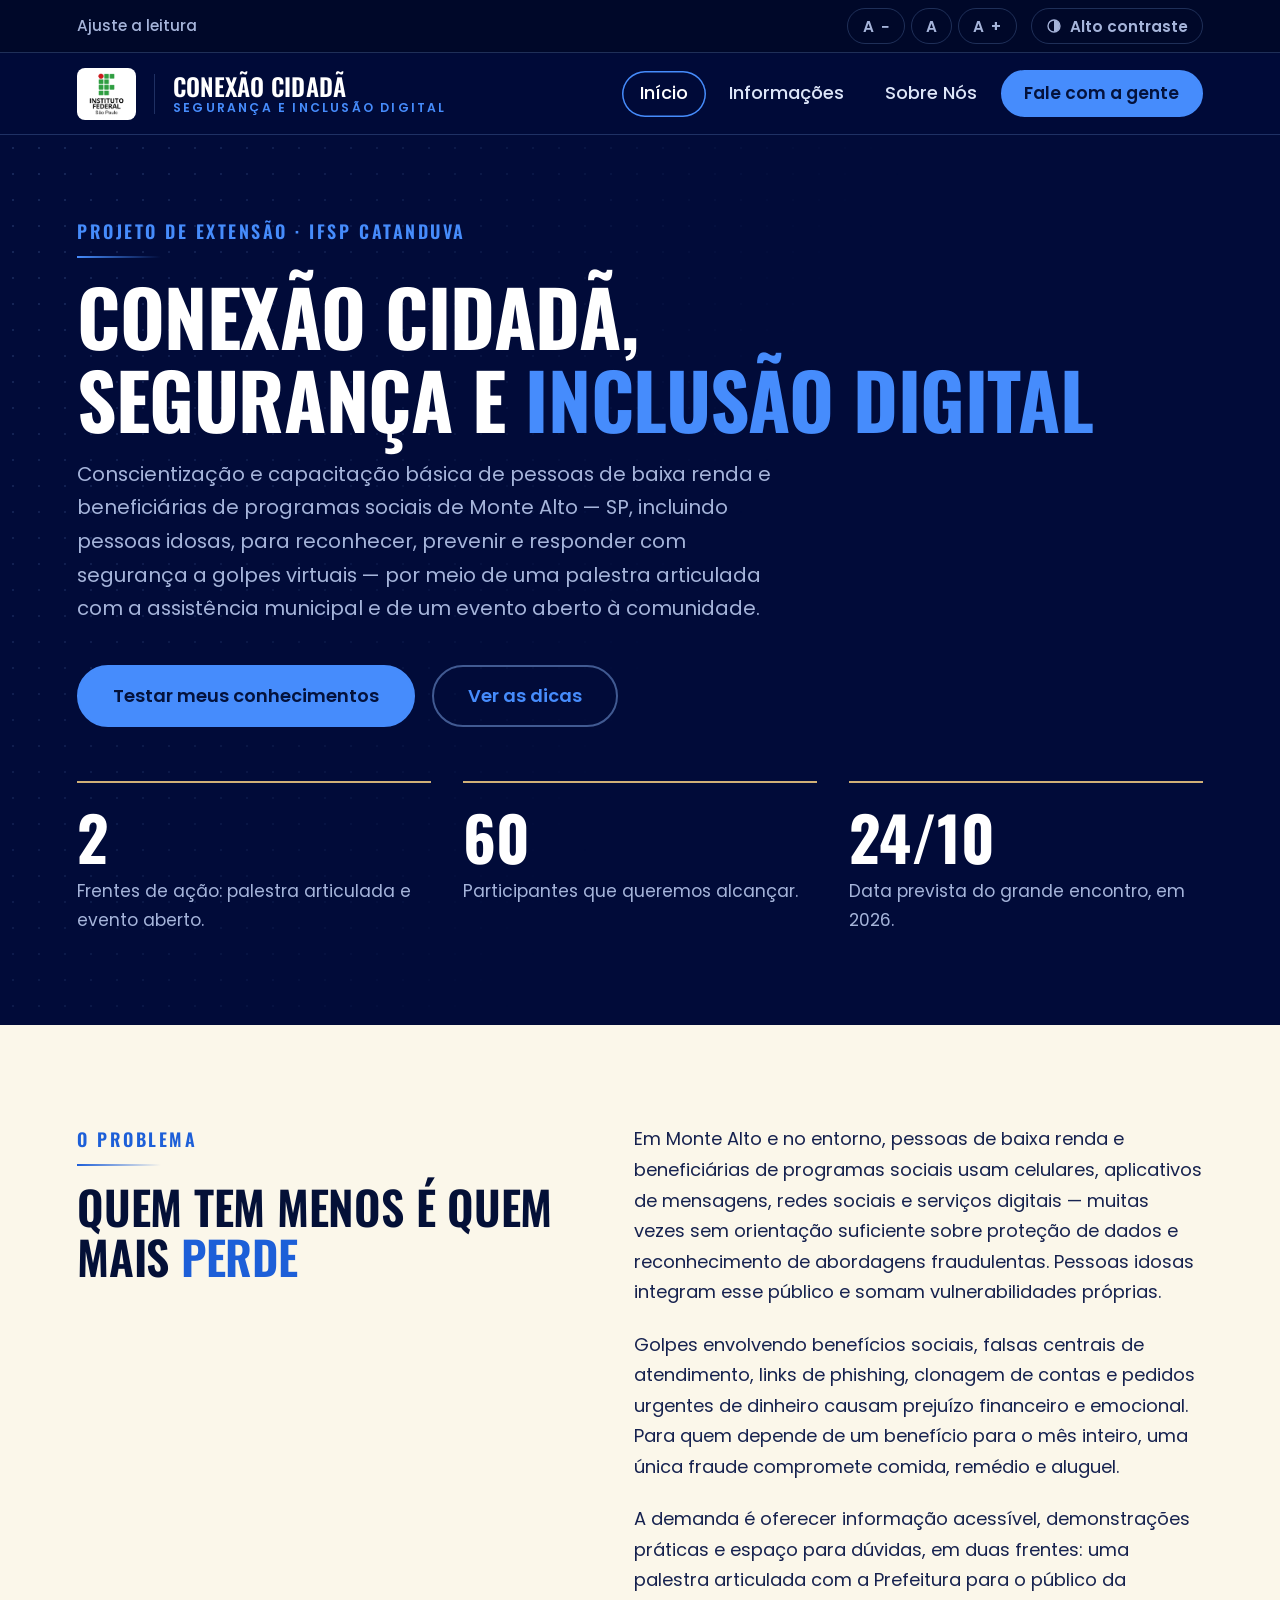
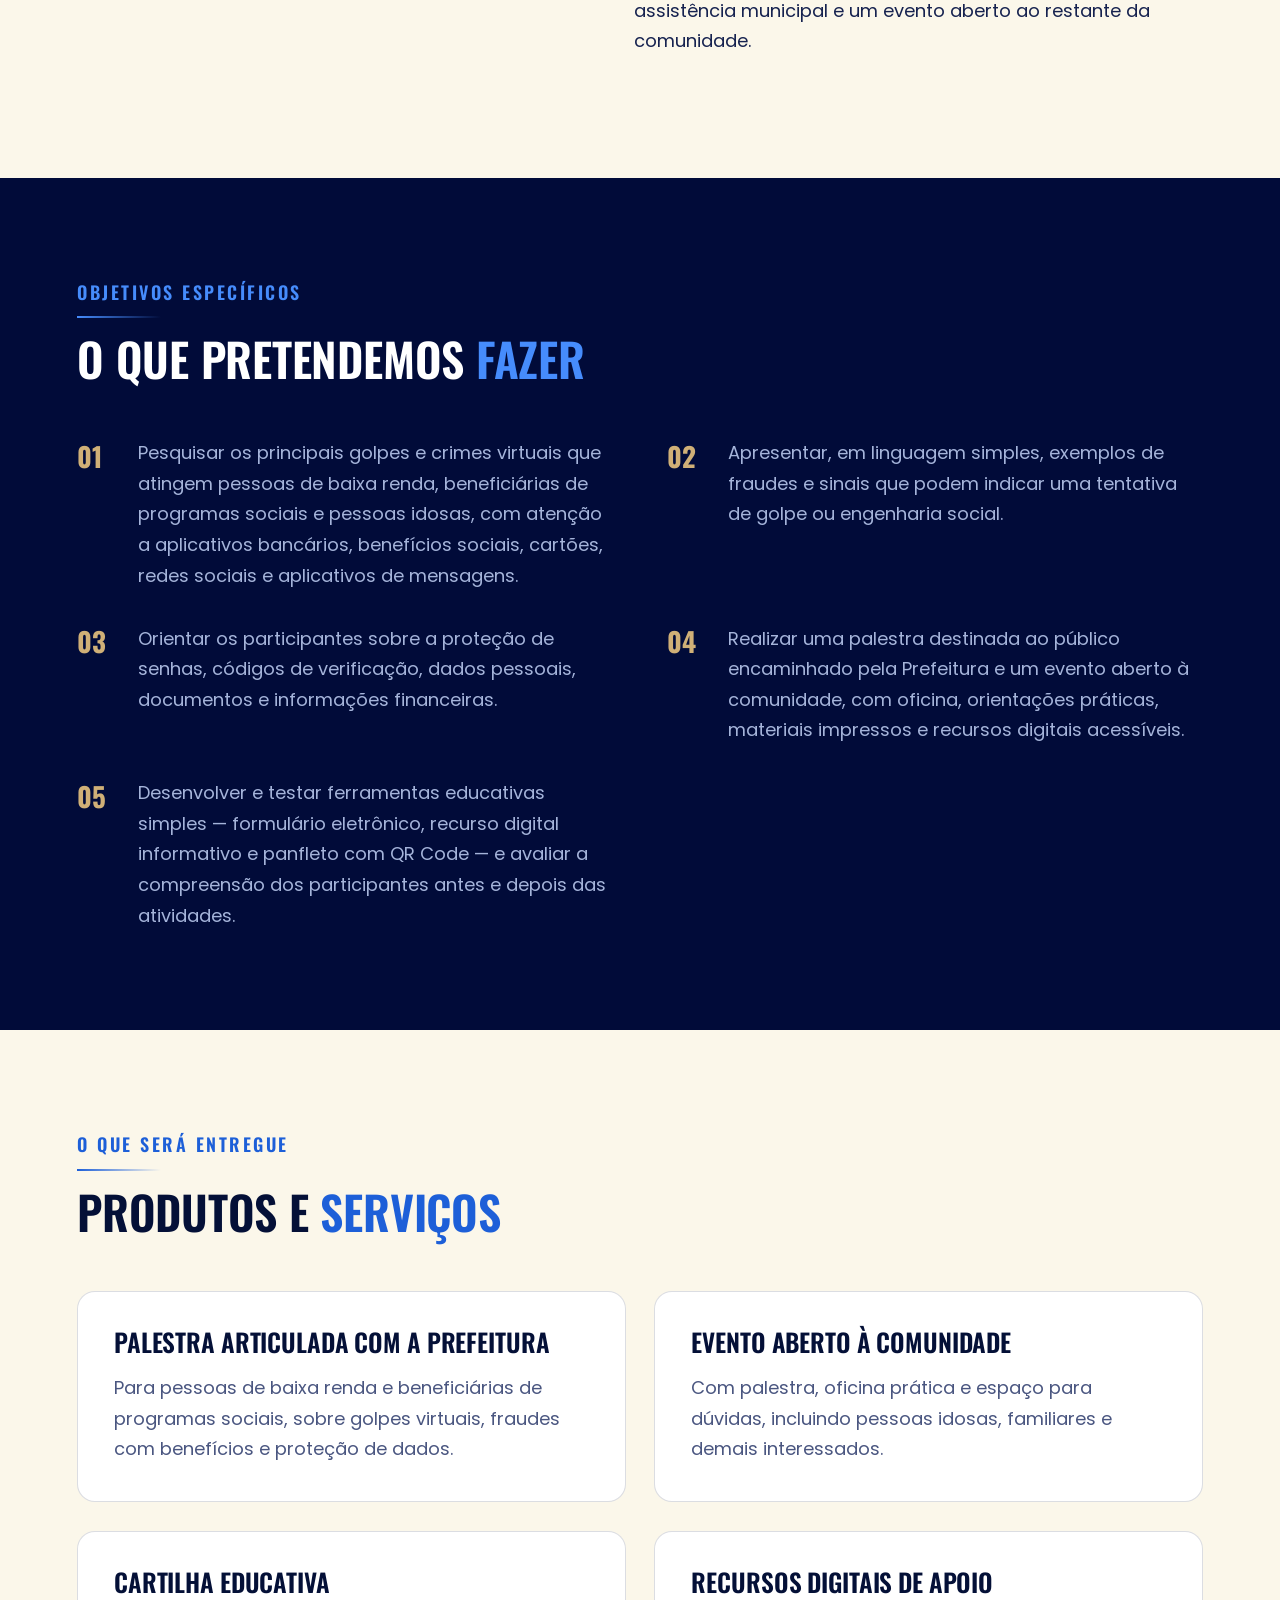
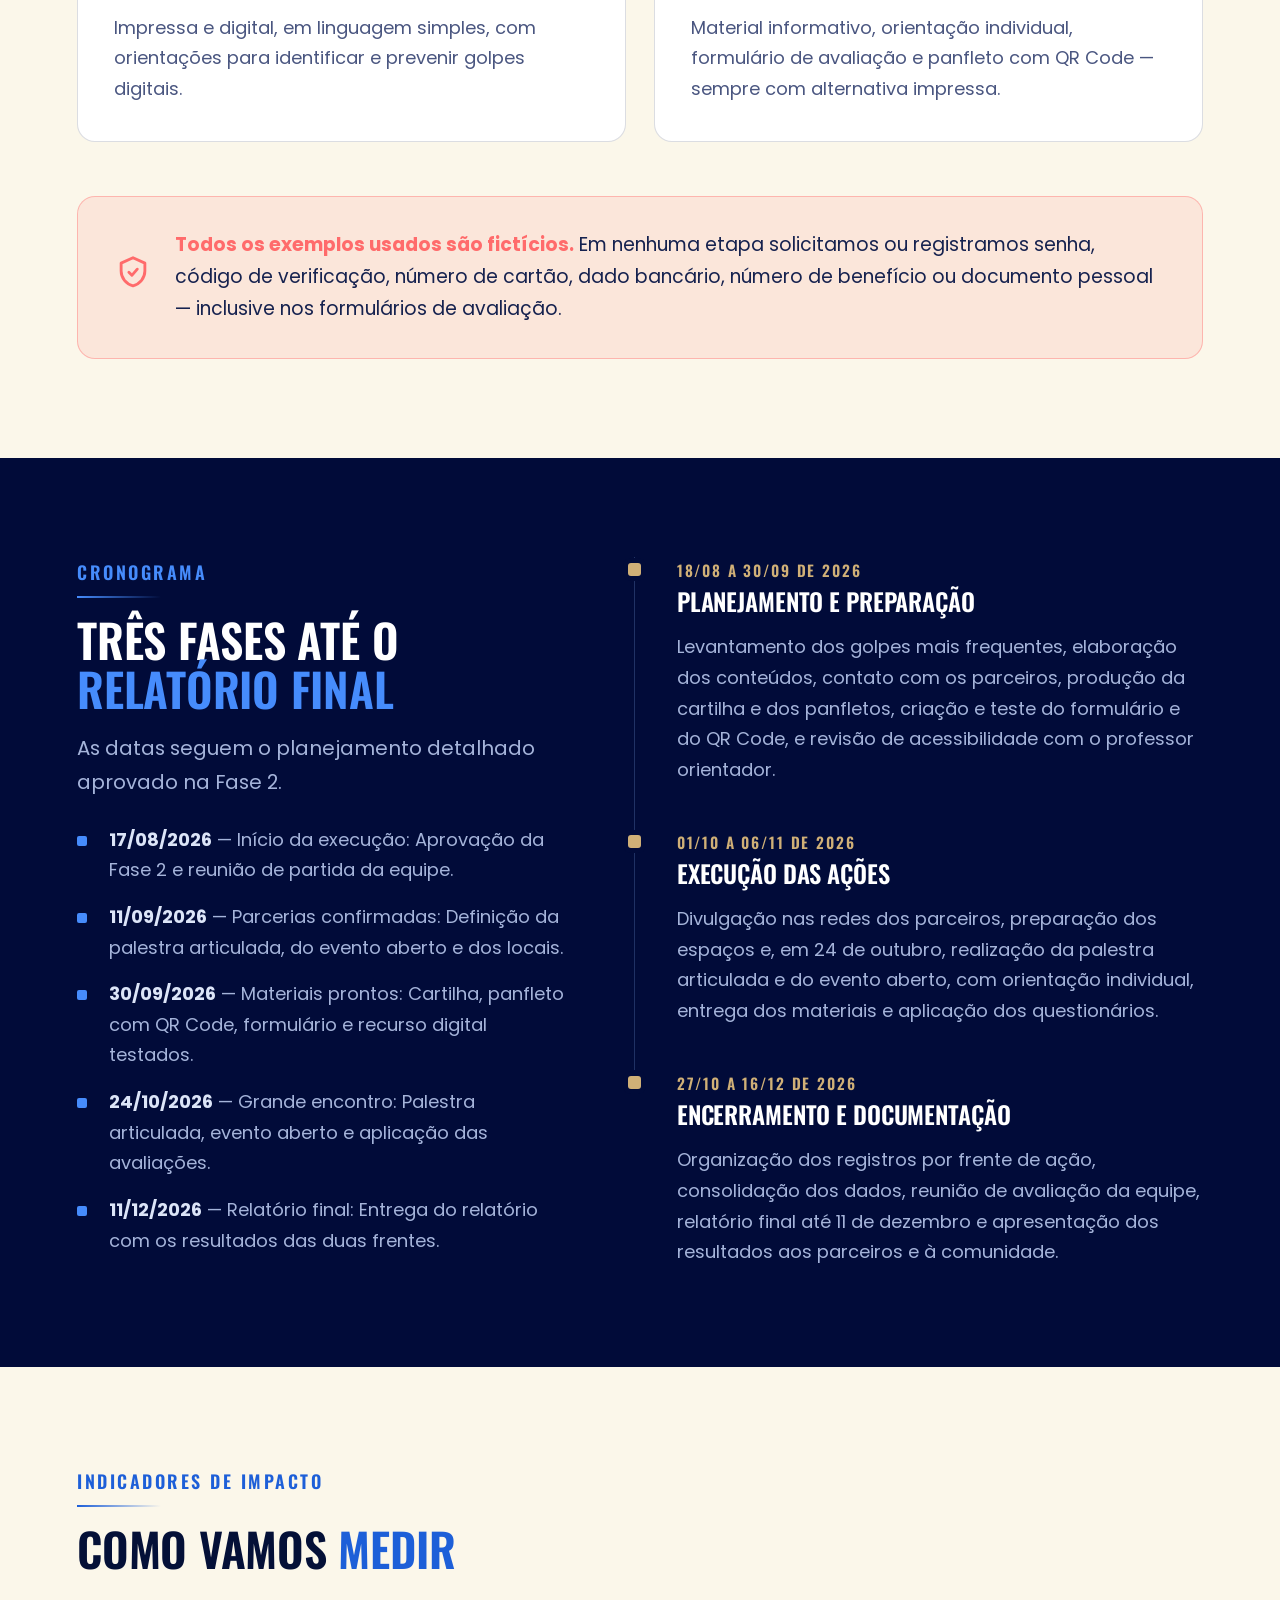
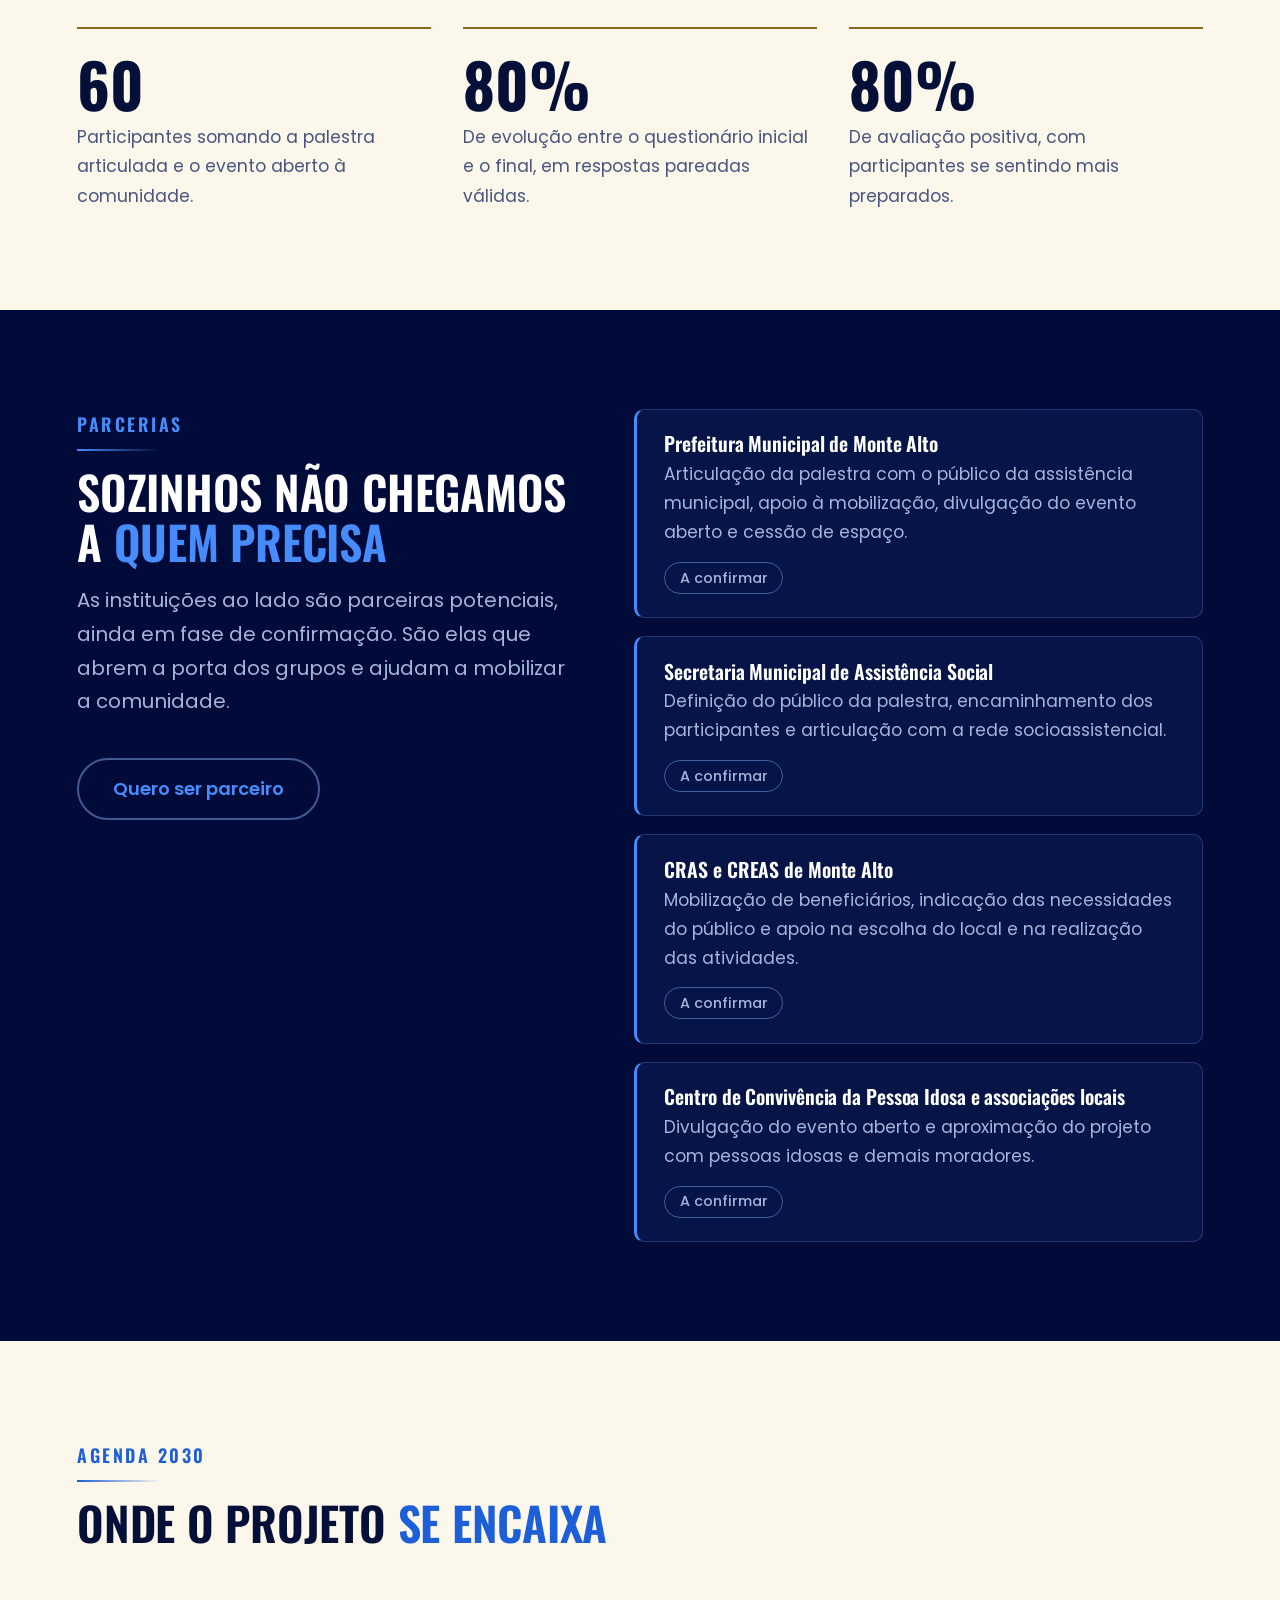
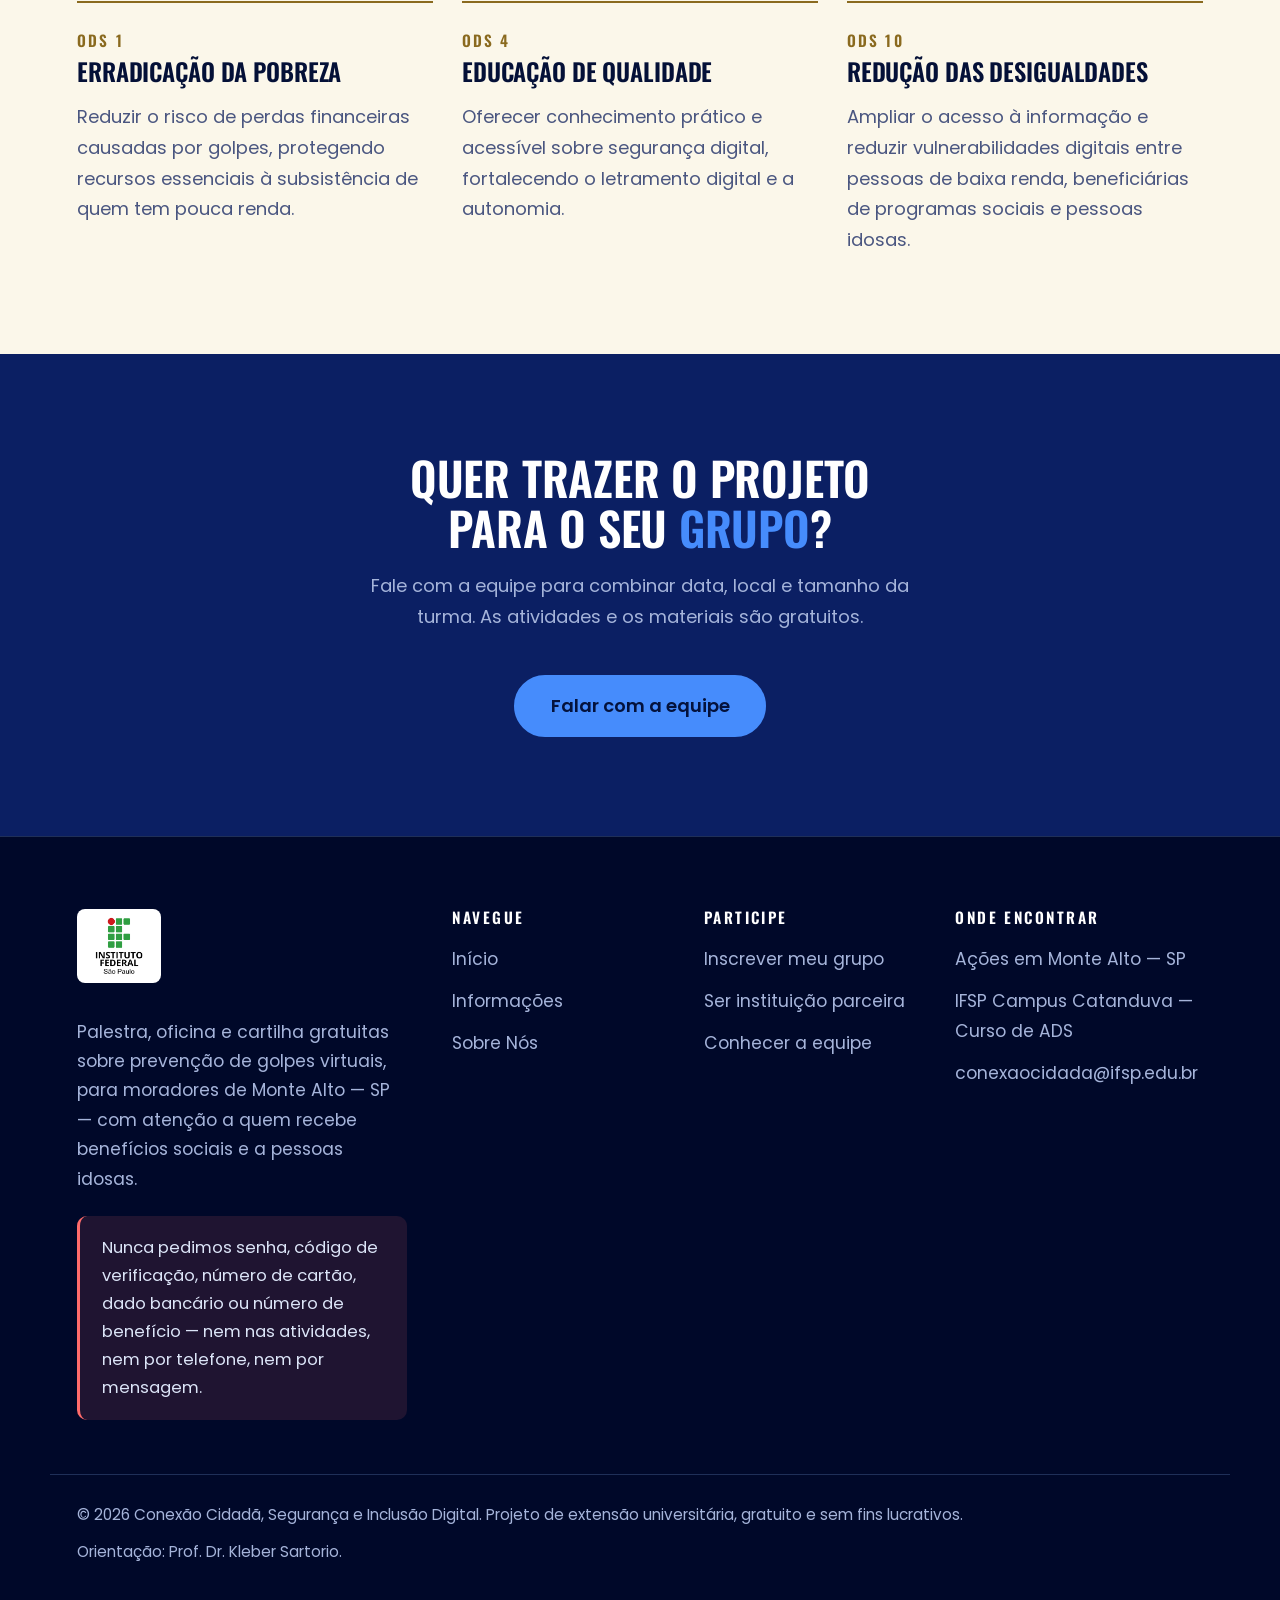
==== commit c086ee74: "Add files via upload" ====
--- a/index.html
+++ b/index.html
@@ -3,7 +3,7 @@
 <head>
 <meta charset="UTF-8">
 <meta name="viewport" content="width=device-width, initial-scale=1">
-<meta name="description" content="Projeto de extensão do IFSP Catanduva que ensina moradores de Monte Alto-SP a reconhecer golpes virtuais e proteger dados, benefícios e dinheiro.">
+<meta name="description" content="Objetivos, entregas, cronograma, indicadores, parceiros e ODS do projeto de extensão Conexão Cidadã, Segurança e Inclusão Digital.">
 <title>Início — Conexão Cidadã</title>
 
 <link rel="icon" href="img/favicon.ico" sizes="any">
@@ -15,6 +15,23 @@
 <link rel="preconnect" href="https://fonts.gstatic.com" crossorigin>
 <link href="https://fonts.googleapis.com/css2?family=Oswald:wght@400;500;600;700&family=Poppins:wght@400;500;600;700&display=swap" rel="stylesheet">
 <link rel="stylesheet" href="style.css">
+
+<script>
+/* Se uma imagem não carregar, tenta as outras extensões listadas em
+   data-alternativas antes de desistir. Fica no <head> para funcionar
+   mesmo que a imagem falhe antes do script.js carregar. */
+function tentarOutraFoto(img) {
+  var lista = (img.getAttribute("data-alternativas") || "").split(",").filter(Boolean);
+  var i = parseInt(img.getAttribute("data-tentativa") || "0", 10);
+  if (i < lista.length) {
+    img.setAttribute("data-tentativa", i + 1);
+    img.src = lista[i].trim();
+  } else {
+    var figura = img.closest("figure");
+    if (figura) { figura.remove(); } else { img.remove(); }
+  }
+}
+</script>
 </head>
 <body>
 
@@ -53,7 +70,7 @@
     </button>
     <nav class="navegacao" id="menu-principal" aria-label="Navegação principal">
       <ul class="navegacao__lista">
-        <li><a href="index.html" class="navegacao__link esta-ativo" aria-current="page">Início</a></li><li><a href="projeto.html" class="navegacao__link">O Projeto</a></li><li><a href="sobrenos.html" class="navegacao__link">Sobre Nós</a></li><li><a href="mailto:conexaocidada@ifsp.edu.br" class="botao botao--pequeno">Fale com a gente</a></li>
+        <li><a href="index.html" class="navegacao__link esta-ativo" aria-current="page">Início</a></li><li><a href="informacoes.html" class="navegacao__link">Informações</a></li><li><a href="sobrenos.html" class="navegacao__link">Sobre Nós</a></li><li><a href="mailto:conexaocidada@ifsp.edu.br" class="botao botao--pequeno">Fale com a gente</a></li>
       </ul>
     </nav>
   </div>
@@ -61,242 +78,177 @@
 
 <main id="conteudo">
 
-<!-- ============ ABERTURA ============ -->
 <section class="abertura">
   <div class="container">
-    <div class="abertura__grade">
-      <div class="abertura__texto">
-        <p class="rotulo">Projeto de extensão · IFSP Catanduva</p>
-        <h1 class="titulo-abertura">Desconfie antes<br>de <span class="realce">clicar</span></h1>
-        <p class="texto-guia">
-          O seu banco nunca vai te ligar para pedir sua senha. Órgão nenhum bloqueia seu benefício
-          por mensagem. O <strong>Conexão Cidadã</strong> leva a Monte Alto — SP palestras, oficinas e cartilhas
-          para reconhecer golpes virtuais antes que seja tarde — em linguagem simples e sem pressa.
-        </p>
-        <p><span class="etiqueta-solida">Venha aprender a lidar com isso.</span></p>
-        <div class="acoes">
-          <a class="botao" href="#quiz">Testar meus conhecimentos</a>
-          <a class="botao botao--vazado" href="projeto.html">Conhecer o projeto</a>
-        </div>
-      </div>
-
-      <div class="simulacao revelar">
-        <p class="simulacao__topo">
-          <svg width="15" height="15" viewBox="0 0 24 24" fill="none" aria-hidden="true">
-            <path d="M12 4l8.5 15h-17L12 4z" stroke="currentColor" stroke-width="2" stroke-linejoin="round"/>
-            <path d="M12 10v4" stroke="currentColor" stroke-width="2" stroke-linecap="round"/>
-            <circle cx="12" cy="16.8" r="1" fill="currentColor"/>
-          </svg>
-          Exemplo simulado — esta mensagem é falsa
-        </p>
-        <div class="simulacao__corpo">
-          <p class="simulacao__balao">
-            <span class="simulacao__remetente">Mensagem recebida agora</span>
-            “AVISO: seu benefício está BLOQUEADO por falta de recadastramento. Regularize hoje
-            pelo link para não perder o pagamento deste mês.”
-          </p>
-          <ul class="simulacao__sinais">
-            <li><strong>Ameaça de perder o dinheiro.</strong> O golpe precisa que você aja com medo, antes de perguntar a alguém.</li>
-            <li><strong>Um link para resolver tudo.</strong> Recadastro de benefício não se faz por link de mensagem.</li>
-            <li><strong>Prazo curto.</strong> Benefício não some da noite para o dia. Procure o CRAS ou o aplicativo oficial e confirme.</li>
-          </ul>
-        </div>
-      </div>
-    </div>
-  </div>
-</section>
-
-<!-- ============ NÚMERO DE IMPACTO ============ -->
-<section class="secao secao--compacta secao--clara">
+    <p class="rotulo">Projeto de extensão · IFSP Catanduva</p>
+    <h1 class="titulo-abertura">Conexão Cidadã,<br>Segurança e <span class="realce">Inclusão Digital</span></h1>
+    <p class="texto-guia">
+      Conscientização e capacitação básica de pessoas de baixa renda e beneficiárias de programas
+      sociais de Monte Alto — SP, incluindo pessoas idosas, para reconhecer, prevenir e responder com
+      segurança a golpes virtuais — por meio de uma palestra articulada com a assistência municipal
+      e de um evento aberto à comunidade.
+    </p>
+    <div class="acoes">
+      <a class="botao" href="informacoes.html#quiz">Testar meus conhecimentos</a>
+      <a class="botao botao--vazado" href="informacoes.html">Ver as dicas</a>
+    </div>
+    <div class="numeros">
+      <div class="numero"><span class="numero__valor">2</span><p class="numero__rotulo">Frentes de ação: palestra articulada e evento aberto.</p></div>
+      <div class="numero"><span class="numero__valor">60</span><p class="numero__rotulo">Participantes que queremos alcançar.</p></div>
+      <div class="numero"><span class="numero__valor">24/10</span><p class="numero__rotulo">Data prevista do grande encontro, em 2026.</p></div>
+    </div>
+  </div>
+</section>
+
+<section class="secao secao--clara">
   <div class="container">
     <div class="duas-colunas">
       <div class="duas-colunas__lado">
-        <p class="rotulo">Por que isso importa</p>
-        <h2 class="titulo-secao">Ainda dá <span class="realce">para agir</span></h2>
-      </div>
-      <div class="duas-colunas__lado">
-        <p class="texto-guia">
-          No Brasil, estima-se que quase <strong>8 mil pessoas</strong> sejam vítimas de tentativas de
-          fraude virtual a cada hora — uma média de cerca de <strong>4 golpes concretizados por minuto</strong>.
-          Para quem depende de um benefício para o mês inteiro, uma única fraude compromete comida,
-          remédio e aluguel.
-        </p>
-      </div>
-    </div>
-  </div>
-</section>
-
-<!-- ============ QUIZ ============ -->
+        <p class="rotulo">O problema</p>
+        <h2 class="titulo-secao">Quem tem menos é quem mais <span class="realce">perde</span></h2>
+      </div>
+      <div class="duas-colunas__lado">
+        <p>Em Monte Alto e no entorno, pessoas de baixa renda e beneficiárias de programas sociais usam
+        celulares, aplicativos de mensagens, redes sociais e serviços digitais — muitas vezes sem orientação
+        suficiente sobre proteção de dados e reconhecimento de abordagens fraudulentas. Pessoas idosas
+        integram esse público e somam vulnerabilidades próprias.</p>
+        <p>Golpes envolvendo benefícios sociais, falsas centrais de atendimento, links de phishing, clonagem
+        de contas e pedidos urgentes de dinheiro causam prejuízo financeiro e emocional. Para quem depende
+        de um benefício para o mês inteiro, uma única fraude compromete comida, remédio e aluguel.</p>
+        <p>A demanda é oferecer informação acessível, demonstrações práticas e espaço para dúvidas, em duas
+        frentes: uma palestra articulada com a Prefeitura para o público da assistência municipal e um evento
+        aberto ao restante da comunidade.</p>
+      </div>
+    </div>
+  </div>
+</section>
+
 <section class="secao">
   <div class="container">
-    <p class="rotulo">Teste rápido</p>
-    <h2 class="titulo-secao titulo-secao--largo">É golpe ou <span class="realce">não é</span>?</h2>
-    <p class="texto-guia">
-      Cinco situações reais do dia a dia. Escolha e veja o sinal que denuncia cada uma —
-      é o mesmo exercício que fazemos nas oficinas presenciais.
-    </p>
-
-    <div class="quiz" id="quiz">
-      <div class="quiz__cabecalho">
-        <h3 class="quiz__titulo" id="quiz-titulo">Situação recebida</h3>
-        <span class="quiz__contador" data-contador>Situação 1 de 5</span>
-      </div>
-      <div class="quiz__barra"><div class="quiz__progresso" data-progresso></div></div>
-
-      <div class="quiz__mensagem">
-        <span class="quiz__canal" data-canal></span>
-        <span data-texto tabindex="-1"></span>
-      </div>
-
-      <div class="quiz__opcoes" data-opcoes>
-        <button type="button" class="botao" data-valor="golpe">É golpe</button>
-        <button type="button" class="botao botao--vazado" data-valor="seguro">É seguro</button>
-      </div>
-
-      <div class="quiz__resposta" data-resposta hidden>
-        <span class="quiz__veredito" data-veredito></span>
-        <p class="quiz__explicacao" data-explicacao></p>
-        <button type="button" class="botao botao--pequeno" data-seguinte>Próxima situação</button>
-      </div>
-
-      <p class="quiz__placar" data-placar></p>
-    </div>
-  </div>
-</section>
-
-<!-- ============ DICAS ============ -->
+    <p class="rotulo">Objetivos específicos</p>
+    <h2 class="titulo-secao titulo-secao--largo">O que pretendemos <span class="realce">fazer</span></h2>
+    <ol class="objetivos"><li>Pesquisar os principais golpes e crimes virtuais que atingem pessoas de baixa renda, beneficiárias de programas sociais e pessoas idosas, com atenção a aplicativos bancários, benefícios sociais, cartões, redes sociais e aplicativos de mensagens.</li>
+<li>Apresentar, em linguagem simples, exemplos de fraudes e sinais que podem indicar uma tentativa de golpe ou engenharia social.</li>
+<li>Orientar os participantes sobre a proteção de senhas, códigos de verificação, dados pessoais, documentos e informações financeiras.</li>
+<li>Realizar uma palestra destinada ao público encaminhado pela Prefeitura e um evento aberto à comunidade, com oficina, orientações práticas, materiais impressos e recursos digitais acessíveis.</li>
+<li>Desenvolver e testar ferramentas educativas simples — formulário eletrônico, recurso digital informativo e panfleto com QR Code — e avaliar a compreensão dos participantes antes e depois das atividades.</li></ol>
+  </div>
+</section>
+
 <section class="secao secao--clara">
   <div class="container">
-    <p class="rotulo">Quatro dicas para levar</p>
-    <h2 class="titulo-secao titulo-secao--largo">O básico que <span class="realce">protege</span> você</h2>
-    <div class="grade grade--2">
-      <article class="cartao dica revelar">
-            <span class="dica__numero" aria-hidden="true">01</span>
-            <h3 class="dica__titulo">Desconfie antes de clicar</h3>
-            <p>Recebeu mensagem de um parente pedindo transferência urgente? Ligue para a pessoa por outro canal antes de pagar qualquer coisa.</p>
-          </article>
-<article class="cartao dica revelar">
-            <span class="dica__numero" aria-hidden="true">02</span>
-            <h3 class="dica__titulo">Proteja senhas e códigos</h3>
-            <p>Ative a verificação em duas etapas nas redes sociais, no e-mail e nos aplicativos de banco. Assim, nem quem descobrir sua senha consegue entrar.</p>
-          </article>
-<article class="cartao dica revelar">
-            <span class="dica__numero" aria-hidden="true">03</span>
-            <h3 class="dica__titulo">Cuidado com links suspeitos</h3>
-            <p>Evite links de desconhecidos ou com ofertas boas demais. Bancos e empresas sérias não pedem senha nem código de SMS.</p>
-          </article>
-<article class="cartao dica revelar">
-            <span class="dica__numero" aria-hidden="true">04</span>
-            <h3 class="dica__titulo">Mantenha tudo atualizado</h3>
-            <p>Não adie as atualizações do celular e dos aplicativos. Elas corrigem falhas de segurança já conhecidas e fecham a porta para invasões.</p>
-          </article>
-    </div>
+    <p class="rotulo">O que será entregue</p>
+    <h2 class="titulo-secao titulo-secao--largo">Produtos e <span class="realce">serviços</span></h2>
+    <ul class="grade grade--2 lista-limpa"><li class="cartao revelar">
+        <h3 class="cartao__titulo">Palestra articulada com a Prefeitura</h3><p>Para pessoas de baixa renda e beneficiárias de programas sociais, sobre golpes virtuais, fraudes com benefícios e proteção de dados.</p></li>
+<li class="cartao revelar">
+        <h3 class="cartao__titulo">Evento aberto à comunidade</h3><p>Com palestra, oficina prática e espaço para dúvidas, incluindo pessoas idosas, familiares e demais interessados.</p></li>
+<li class="cartao revelar">
+        <h3 class="cartao__titulo">Cartilha educativa</h3><p>Impressa e digital, em linguagem simples, com orientações para identificar e prevenir golpes digitais.</p></li>
+<li class="cartao revelar">
+        <h3 class="cartao__titulo">Recursos digitais de apoio</h3><p>Material informativo, orientação individual, formulário de avaliação e panfleto com QR Code — sempre com alternativa impressa.</p></li></ul>
 
     <div class="aviso">
       <span class="aviso__icone" aria-hidden="true">
         <svg width="38" height="38" viewBox="0 0 24 24" fill="none">
           <path d="M12 3l7.5 3.4v5c0 4.4-3.1 8.2-7.5 9.3-4.4-1.1-7.5-4.9-7.5-9.3v-5L12 3z" stroke="currentColor" stroke-width="1.8" stroke-linejoin="round"/>
-          <path d="M12 8.5v4.2" stroke="currentColor" stroke-width="1.8" stroke-linecap="round"/>
-          <circle cx="12" cy="15.8" r="1.05" fill="currentColor"/>
+          <path d="M9.4 12.2l1.9 1.9 3.4-3.9" stroke="currentColor" stroke-width="1.8" stroke-linecap="round" stroke-linejoin="round"/>
         </svg>
       </span>
-      <p>
-        <strong>Senha, código de verificação, número de cartão e número do benefício não se dizem a ninguém.</strong>
-        Nem por telefone, nem por mensagem, nem para funcionário de banco, nem para nós.
-      </p>
-    </div>
-  </div>
-</section>
-
-<!-- ============ DUAS FRENTES ============ -->
+      <p><strong>Todos os exemplos usados são fictícios.</strong>
+      Em nenhuma etapa solicitamos ou registramos senha, código de verificação, número de cartão,
+      dado bancário, número de benefício ou documento pessoal — inclusive nos formulários de avaliação.</p>
+    </div>
+  </div>
+</section>
+
 <section class="secao">
   <div class="container">
     <div class="duas-colunas">
       <div class="duas-colunas__lado">
-        <p class="rotulo">Como chegamos até você</p>
-        <h2 class="titulo-secao">Duas frentes no <span class="realce">mesmo dia</span></h2>
-        <p class="texto-guia">
-          Uma palestra articulada com a Prefeitura, voltada ao público atendido pela assistência
-          municipal, e um evento aberto a qualquer morador da cidade. Ninguém fica de fora.
-        </p>
-      </div>
-      <div class="duas-colunas__lado">
-        <ul class="lista-marcada">
-          <li><strong>Palestra articulada com a Prefeitura</strong> — para pessoas encaminhadas ou mobilizadas pela Secretaria de Assistência Social, pelo CRAS e pelo CREAS.</li>
-          <li><strong>Evento aberto à comunidade</strong> — com oficina prática, exemplos de golpes e espaço para dúvidas, incluindo pessoas idosas, familiares e cuidadores.</li>
-          <li><strong>Data prevista: 24 de outubro de 2026</strong> — local a confirmar com os parceiros.</li>
-        </ul>
-      </div>
-    </div>
-
-    <div class="numeros">
-      <div class="numero revelar"><span class="numero__valor">60</span><p class="numero__rotulo">Participantes que queremos alcançar somando as duas frentes.</p></div>
-      <div class="numero revelar"><span class="numero__valor">24/10</span><p class="numero__rotulo">Data prevista para a palestra e o evento aberto, em 2026.</p></div>
-      <div class="numero revelar"><span class="numero__valor">Grátis</span><p class="numero__rotulo">Todas as atividades e materiais, sem custo para os participantes.</p></div>
-    </div>
-  </div>
-</section>
-
-<!-- ============ PERGUNTAS ============ -->
+        <p class="rotulo">Cronograma</p>
+        <h2 class="titulo-secao">Três fases até o <span class="realce">relatório final</span></h2>
+        <p class="texto-guia">As datas seguem o planejamento detalhado aprovado na Fase 2.</p>
+        <ul class="lista-marcada"><li><strong>17/08/2026</strong> — Início da execução: Aprovação da Fase 2 e reunião de partida da equipe.</li>
+<li><strong>11/09/2026</strong> — Parcerias confirmadas: Definição da palestra articulada, do evento aberto e dos locais.</li>
+<li><strong>30/09/2026</strong> — Materiais prontos: Cartilha, panfleto com QR Code, formulário e recurso digital testados.</li>
+<li><strong>24/10/2026</strong> — Grande encontro: Palestra articulada, evento aberto e aplicação das avaliações.</li>
+<li><strong>11/12/2026</strong> — Relatório final: Entrega do relatório com os resultados das duas frentes.</li></ul>
+      </div>
+      <div class="duas-colunas__lado">
+        <ol class="fases lista-limpa"><li class="fase">
+        <span class="fase__periodo">18/08 a 30/09 de 2026</span>
+        <h3 class="fase__titulo">Planejamento e preparação</h3><p>Levantamento dos golpes mais frequentes, elaboração dos conteúdos, contato com os parceiros, produção da cartilha e dos panfletos, criação e teste do formulário e do QR Code, e revisão de acessibilidade com o professor orientador.</p></li>
+<li class="fase">
+        <span class="fase__periodo">01/10 a 06/11 de 2026</span>
+        <h3 class="fase__titulo">Execução das ações</h3><p>Divulgação nas redes dos parceiros, preparação dos espaços e, em 24 de outubro, realização da palestra articulada e do evento aberto, com orientação individual, entrega dos materiais e aplicação dos questionários.</p></li>
+<li class="fase">
+        <span class="fase__periodo">27/10 a 16/12 de 2026</span>
+        <h3 class="fase__titulo">Encerramento e documentação</h3><p>Organização dos registros por frente de ação, consolidação dos dados, reunião de avaliação da equipe, relatório final até 11 de dezembro e apresentação dos resultados aos parceiros e à comunidade.</p></li></ol>
+      </div>
+    </div>
+  </div>
+</section>
+
 <section class="secao secao--clara">
   <div class="container">
-    <p class="rotulo">Perguntas frequentes</p>
-    <h2 class="titulo-secao titulo-secao--largo">Dúvidas que <span class="realce">sempre aparecem</span></h2>
-    <div style="margin-top:2.5rem">
-      <details class="pergunta">
-            <summary>Caí em um golpe. Ainda dá para fazer alguma coisa?</summary>
-            <div class="pergunta__corpo"><p>Dá, e quanto antes melhor. Ligue para o seu banco pelo número do cartão ou do extrato e peça o bloqueio e a contestação. Registre um boletim de ocorrência — pode ser feito pela delegacia eletrônica. Troque as senhas das contas envolvidas a partir de outro aparelho. E avise a família e os amigos, porque golpistas costumam usar sua conta para abordar seus contatos.</p><p>Cair em um golpe não é burrice. Essas fraudes são construídas para funcionar justamente com pessoas atentas, usando pressa e medo.</p></div>
-          </details>
-<details class="pergunta">
-            <summary>Como faço para o projeto ir até o meu grupo?</summary>
-            <div class="pergunta__corpo"><p>Escreva para <a href="mailto:conexaocidada@ifsp.edu.br">conexaocidada@ifsp.edu.br</a> contando quantas pessoas são, onde vocês se reúnem e qual o melhor horário. Atendemos grupos da rede socioassistencial, centros de convivência, igrejas, associações e grupos de bairro. Tudo é gratuito.</p></div>
-          </details>
-<details class="pergunta">
-            <summary>Preciso saber mexer no celular para participar?</summary>
-            <div class="pergunta__corpo"><p>Não. As atividades começam do começo e seguem no ritmo de quem está aprendendo. Quem quiser pode levar o próprio celular para treinar durante a oficina, mas não é obrigatório — quem preferir só assistir e levar a cartilha impressa também aproveita.</p></div>
-          </details>
-<details class="pergunta">
-            <summary>Vocês pedem algum dado pessoal?</summary>
-            <div class="pergunta__corpo"><p>Não pedimos senha, código de verificação, número de cartão, dado bancário, número de benefício nem documento — em nenhuma etapa, inclusive nos formulários de avaliação. Todos os exemplos usados nas oficinas são fictícios. Se alguém pedir esses dados em nosso nome, é golpe.</p></div>
-          </details>
-    </div>
-  </div>
-</section>
-
-<!-- ============ QUEM REALIZA ============ -->
-<section class="secao">
+    <p class="rotulo">Indicadores de impacto</p>
+    <h2 class="titulo-secao titulo-secao--largo">Como vamos <span class="realce">medir</span></h2>
+    <div class="numeros"><div class="numero revelar"><span class="numero__valor">60</span>
+        <p class="numero__rotulo">Participantes somando a palestra articulada e o evento aberto à comunidade.</p></div>
+<div class="numero revelar"><span class="numero__valor">80%</span>
+        <p class="numero__rotulo">De evolução entre o questionário inicial e o final, em respostas pareadas válidas.</p></div>
+<div class="numero revelar"><span class="numero__valor">80%</span>
+        <p class="numero__rotulo">De avaliação positiva, com participantes se sentindo mais preparados.</p></div></div>
+  </div>
+</section>
+
+<section class="secao" id="parceiros">
   <div class="container">
     <div class="duas-colunas">
       <div class="duas-colunas__lado">
-        <p class="rotulo">Quem realiza</p>
-        <h2 class="titulo-secao">Sete estudantes de <span class="realce">ADS</span></h2>
-        <p class="texto-guia">
-          Somos alunos do curso de Análise e Desenvolvimento de Sistemas do IFSP Campus Catanduva,
-          sob orientação do Prof. Dr. Kleber Sartorio. Este é o nosso projeto de extensão: usar o que aprendemos
-          em segurança da informação e experiência do usuário em benefício da comunidade.
-        </p>
-        <div class="acoes"><a class="botao botao--vazado" href="sobrenos.html">Conhecer a equipe</a></div>
-      </div>
-      <div class="duas-colunas__lado">
-        <ul class="lista-marcada">
-          <li>Ações em Monte Alto (SP) e região, previstas para outubro de 2026.</li>
-          <li>Conteúdo pesquisado pela equipe e revisado pelo professor orientador.</li>
-          <li>Realização em articulação com a Prefeitura e a rede socioassistencial.</li>
-          <li>Nenhum dado pessoal sensível é solicitado ou registrado em qualquer etapa.</li>
-        </ul>
-      </div>
-    </div>
-  </div>
-</section>
-
-<!-- ============ CHAMADA ============ -->
+        <p class="rotulo">Parcerias</p>
+        <h2 class="titulo-secao">Sozinhos não chegamos a <span class="realce">quem precisa</span></h2>
+        <p class="texto-guia">As instituições ao lado são parceiras potenciais, ainda em fase de confirmação.
+        São elas que abrem a porta dos grupos e ajudam a mobilizar a comunidade.</p>
+        <div class="acoes"><a class="botao botao--vazado" href="mailto:conexaocidada@ifsp.edu.br?subject=Quero%20ser%20parceiro">Quero ser parceiro</a></div>
+      </div>
+      <div class="duas-colunas__lado">
+        <ul class="lista-parceiros lista-limpa"><li class="parceiro"><h3 class="parceiro__nome">Prefeitura Municipal de Monte Alto</h3>
+        <p class="parceiro__papel">Articulação da palestra com o público da assistência municipal, apoio à mobilização, divulgação do evento aberto e cessão de espaço.</p>
+        <span class="etiqueta-pendente">A confirmar</span></li>
+<li class="parceiro"><h3 class="parceiro__nome">Secretaria Municipal de Assistência Social</h3>
+        <p class="parceiro__papel">Definição do público da palestra, encaminhamento dos participantes e articulação com a rede socioassistencial.</p>
+        <span class="etiqueta-pendente">A confirmar</span></li>
+<li class="parceiro"><h3 class="parceiro__nome">CRAS e CREAS de Monte Alto</h3>
+        <p class="parceiro__papel">Mobilização de beneficiários, indicação das necessidades do público e apoio na escolha do local e na realização das atividades.</p>
+        <span class="etiqueta-pendente">A confirmar</span></li>
+<li class="parceiro"><h3 class="parceiro__nome">Centro de Convivência da Pessoa Idosa e associações locais</h3>
+        <p class="parceiro__papel">Divulgação do evento aberto e aproximação do projeto com pessoas idosas e demais moradores.</p>
+        <span class="etiqueta-pendente">A confirmar</span></li></ul>
+      </div>
+    </div>
+  </div>
+</section>
+
+<section class="secao secao--clara">
+  <div class="container">
+    <p class="rotulo">Agenda 2030</p>
+    <h2 class="titulo-secao titulo-secao--largo">Onde o projeto <span class="realce">se encaixa</span></h2>
+    <ul class="grade grade--3 lista-limpa"><li class="ods revelar"><span class="ods__numero">ODS 1</span>
+        <h3 class="ods__nome">Erradicação da pobreza</h3><p>Reduzir o risco de perdas financeiras causadas por golpes, protegendo recursos essenciais à subsistência de quem tem pouca renda.</p></li>
+<li class="ods revelar"><span class="ods__numero">ODS 4</span>
+        <h3 class="ods__nome">Educação de qualidade</h3><p>Oferecer conhecimento prático e acessível sobre segurança digital, fortalecendo o letramento digital e a autonomia.</p></li>
+<li class="ods revelar"><span class="ods__numero">ODS 10</span>
+        <h3 class="ods__nome">Redução das desigualdades</h3><p>Ampliar o acesso à informação e reduzir vulnerabilidades digitais entre pessoas de baixa renda, beneficiárias de programas sociais e pessoas idosas.</p></li></ul>
+  </div>
+</section>
+
 <section class="secao secao--chamada">
   <div class="container chamada">
-    <h2 class="titulo-secao chamada__titulo">Escolha sua <span class="realce">segurança</span></h2>
-    <p class="chamada__texto">
-      Tem um grupo que gostaria de participar? Levamos o material impresso e adaptamos a conversa
-      ao tamanho da turma.
-    </p>
+    <h2 class="titulo-secao chamada__titulo">Quer trazer o projeto para o seu <span class="realce">grupo</span>?</h2>
+    <p class="chamada__texto">Fale com a equipe para combinar data, local e tamanho da turma.
+    As atividades e os materiais são gratuitos.</p>
     <a class="botao" href="mailto:conexaocidada@ifsp.edu.br?subject=Inscrever%20meu%20grupo">Falar com a equipe</a>
   </div>
 </section>
@@ -318,7 +270,7 @@
     <div>
       <h2 class="rodape__titulo">Navegue</h2>
       <ul class="rodape__lista">
-        <li><a href="index.html">Início</a></li><li><a href="projeto.html">O Projeto</a></li><li><a href="sobrenos.html">Sobre Nós</a></li>
+        <li><a href="index.html">Início</a></li><li><a href="informacoes.html">Informações</a></li><li><a href="sobrenos.html">Sobre Nós</a></li>
       </ul>
     </div>
     <div>
--- a/style.css
+++ b/style.css
@@ -22,6 +22,8 @@
     --creme-2:     #F2ECD9;
     --vermelho:    #FF6B6B;
     --verde-ok:    #4ADE9B;
+    --dourado:     #D0B077;   /* detalhe vindo da versão dourada das artes */
+    --dourado-esc: #8A6A1F;
 
     --fonte-titulo: "Oswald", "Arial Narrow", sans-serif;
     --fonte-texto:  "Poppins", "Segoe UI", Arial, sans-serif;
@@ -58,6 +60,10 @@
     --ok-fundo:     rgba(74, 222, 155, .12);
 
     --foco: #8FBAFF;
+
+    /* Regra da paleta: azul é ação e navegação, dourado marca números
+       (contagens, etapas, progresso). Nada além disso usa dourado. */
+    --marcador: var(--dourado);
 }
 
 /* Seções de fundo claro invertem os papéis */
@@ -74,6 +80,7 @@
     --acao-texto: #FFFFFF;
     --acao-fundo: #1D5FD8;
     --acao-hover: #04123C;
+    --marcador: var(--dourado-esc);   /* dourado escuro para contrastar no creme */
     background-color: var(--creme);
     color: var(--txt-corpo);
 }
@@ -98,6 +105,9 @@
 }
 
 img { max-width: 100%; height: auto; display: block; }
+
+/* O atributo hidden precisa vencer qualquer display definido aqui */
+[hidden] { display: none !important; }
 a { color: var(--destaque); }
 
 :focus-visible {
@@ -415,8 +425,8 @@
     font-size: 3.4rem;
     font-weight: 700;
     line-height: 1;
-    color: var(--destaque);
-    opacity: .35;
+    color: var(--marcador);
+    opacity: .55;
     display: block;
     margin-bottom: .4rem;
 }
@@ -491,7 +501,7 @@
 
 /* Números */
 .numeros { display: grid; grid-template-columns: repeat(3, 1fr); gap: 1.8rem; margin-top: 3rem; }
-.numero { border-top: 2px solid var(--destaque); padding-top: 1.3rem; }
+.numero { border-top: 2px solid var(--marcador); padding-top: 1.3rem; }
 .numero__valor {
     display: block;
     font-family: var(--fonte-titulo);
@@ -524,7 +534,7 @@
     content: counter(obj, decimal-leading-zero);
     position: absolute; left: 0; top: -.15em;
     font-family: var(--fonte-titulo); font-size: 1.5rem; font-weight: 700;
-    color: var(--destaque);
+    color: var(--marcador);
 }
 
 /* Linha do tempo */
@@ -534,7 +544,7 @@
 .fase::before {
     content: ""; position: absolute; left: -7px; top: .35em;
     width: 13px; height: 13px; border-radius: 3px;
-    background-color: var(--destaque);
+    background-color: var(--marcador);
     box-shadow: 0 0 0 5px var(--sup-pagina);
 }
 .fase__periodo {
@@ -542,7 +552,7 @@
     font-family: var(--fonte-titulo);
     font-size: .85rem; font-weight: 600;
     letter-spacing: .12em; text-transform: uppercase;
-    color: var(--destaque);
+    color: var(--marcador);
     margin-bottom: .3rem;
 }
 .fase__titulo { font-size: 1.35rem; text-transform: uppercase; }
@@ -599,13 +609,13 @@
     color: var(--txt-suave);
     font-size: .8rem; font-weight: 500;
 }
-.ods { border-top: 2px solid var(--destaque); padding-top: 1.3rem; }
+.ods { border-top: 2px solid var(--marcador); padding-top: 1.3rem; }
 .ods__numero {
     display: block;
     font-family: var(--fonte-titulo);
     font-size: .85rem; font-weight: 600;
     letter-spacing: .14em; text-transform: uppercase;
-    color: var(--destaque);
+    color: var(--marcador);
     margin-bottom: .3rem;
 }
 .ods__nome { font-size: 1.35rem; text-transform: uppercase; }
@@ -653,10 +663,10 @@
     font-family: var(--fonte-titulo);
     font-size: .9rem; font-weight: 600;
     letter-spacing: .12em; text-transform: uppercase;
-    color: var(--destaque);
+    color: var(--marcador);
 }
 .quiz__barra { height: 4px; border-radius: 999px; background-color: var(--sup-alta); overflow: hidden; margin-bottom: 1.8rem; }
-.quiz__progresso { height: 100%; width: 0; background-color: var(--destaque); transition: width .35s ease; }
+.quiz__progresso { height: 100%; width: 0; background-color: var(--marcador); transition: width .35s ease; }
 
 .quiz__mensagem {
     background-color: var(--sup-alta);
@@ -696,6 +706,7 @@
 .quiz__resposta--certo  .quiz__veredito { color: var(--ok); }
 .quiz__resposta--errado .quiz__veredito { color: var(--alerta); }
 .quiz__explicacao { margin: 0 0 1.2rem; color: var(--txt-corpo); }
+.quiz__acoes { margin-top: 1.6rem; }
 .quiz__placar { margin-top: 1.4rem; color: var(--txt-suave); font-size: .95rem; }
 
 /* ---------------- 10. PERGUNTAS FREQUENTES ---------------- */
@@ -842,6 +853,7 @@
     --acao-texto: #000000;
     --acao-hover: #FFFFFF;
 
+    --marcador:     #FFE14D;
     --alerta:       #FF9E9E;
     --alerta-fundo: #000000;
     --ok:           #7DFFC0;
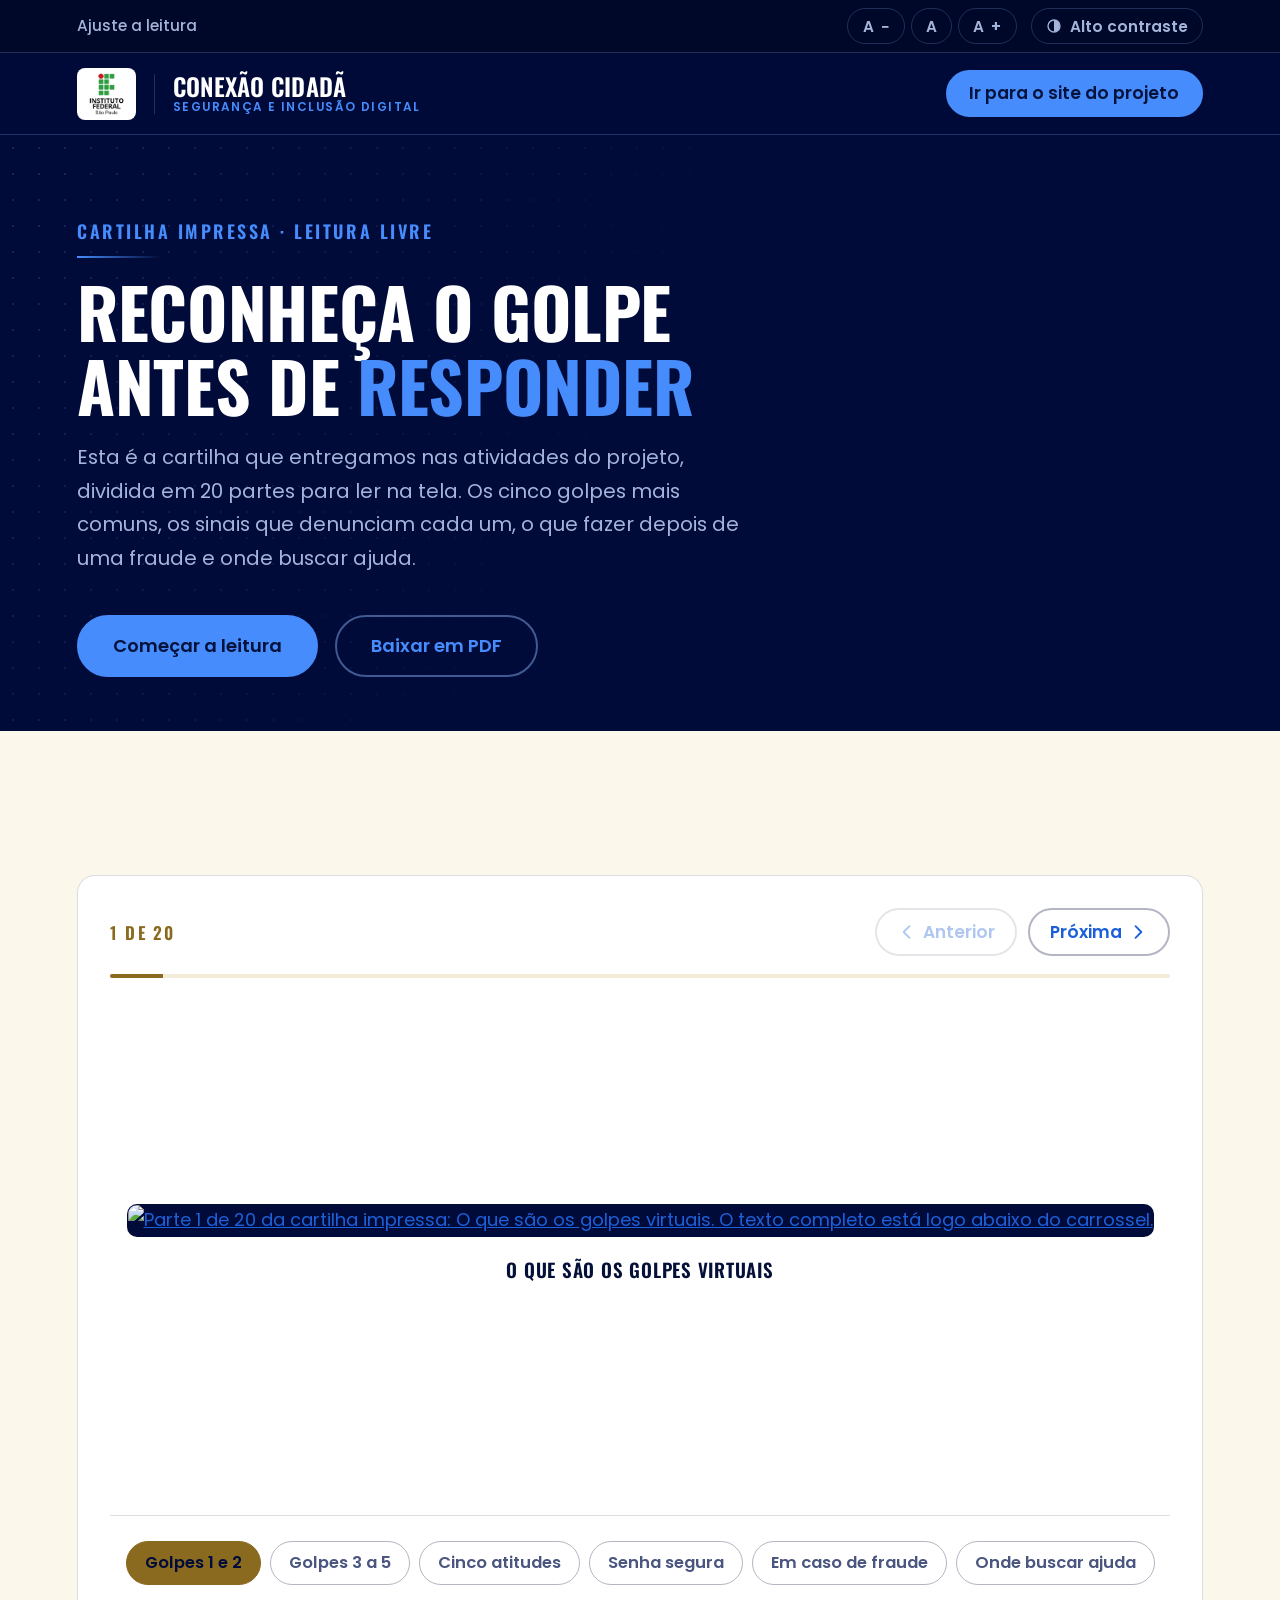
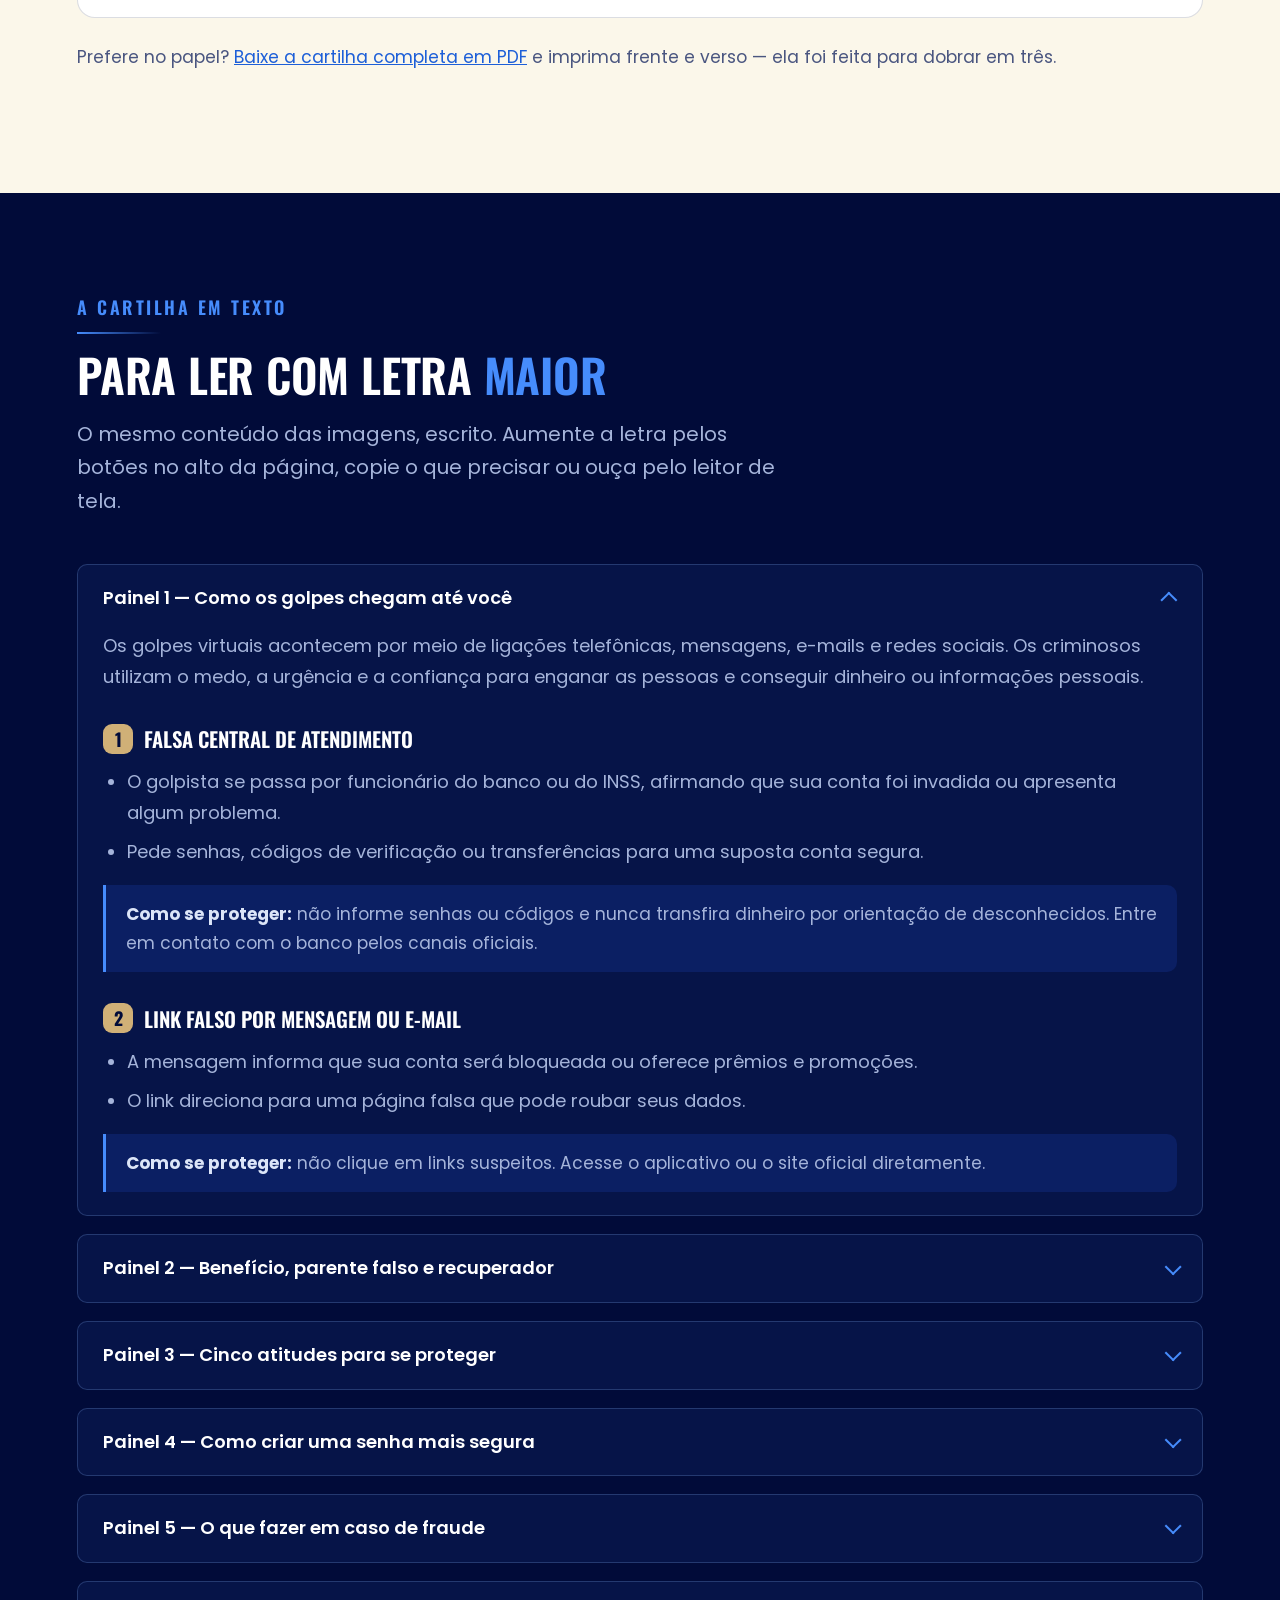
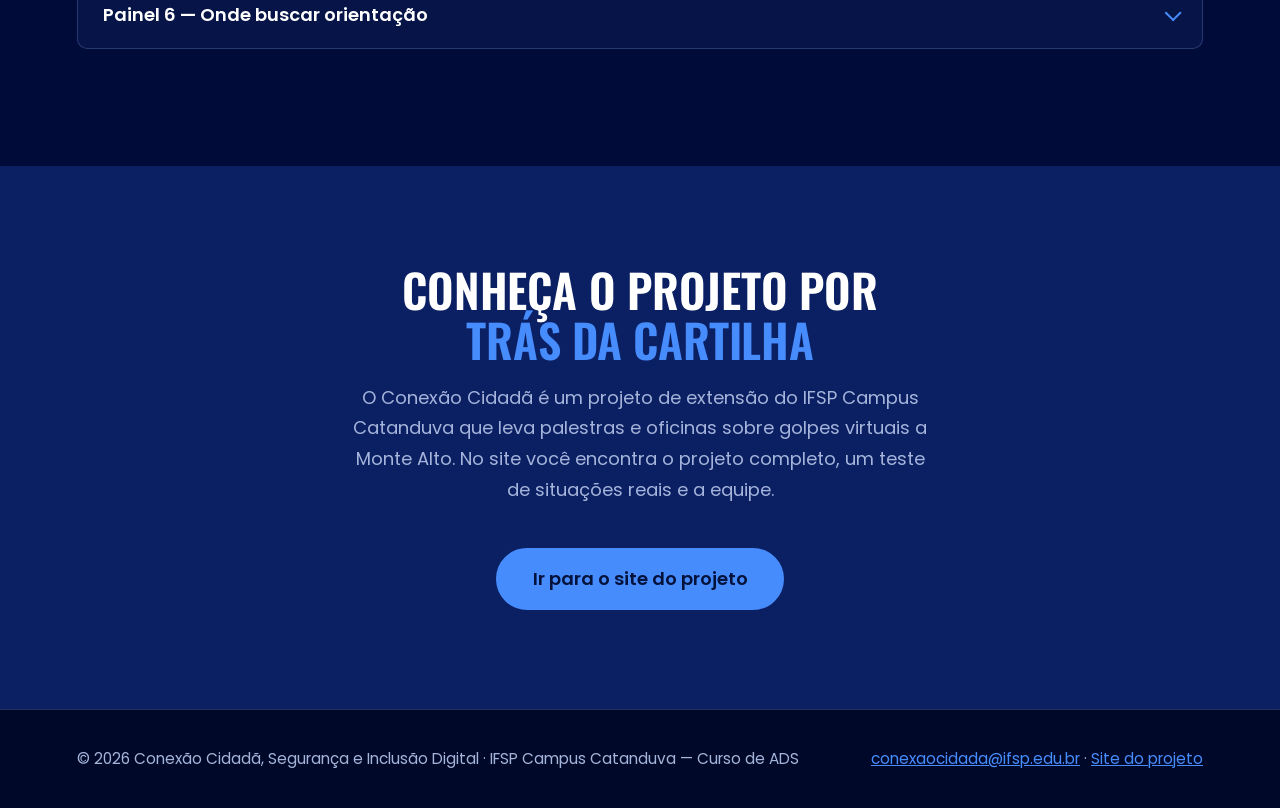
==== commit d8d3baf3: "Add files via upload" ====
--- a/index.html
+++ b/index.html
@@ -3,8 +3,8 @@
 <head>
 <meta charset="UTF-8">
 <meta name="viewport" content="width=device-width, initial-scale=1">
-<meta name="description" content="Objetivos, entregas, cronograma, indicadores, parceiros e ODS do projeto de extensão Conexão Cidadã, Segurança e Inclusão Digital.">
-<title>Início — Conexão Cidadã</title>
+<meta name="description" content="Cartilha do projeto Conexão Cidadã: os cinco golpes virtuais mais comuns, os sinais de alerta, o que fazer em caso de fraude e onde buscar orientação em Monte Alto-SP.">
+<title>Cartilha — Conexão Cidadã</title>
 
 <link rel="icon" href="img/favicon.ico" sizes="any">
 <link rel="icon" href="img/favicon.png" type="image/png">
@@ -15,25 +15,8 @@
 <link rel="preconnect" href="https://fonts.gstatic.com" crossorigin>
 <link href="https://fonts.googleapis.com/css2?family=Oswald:wght@400;500;600;700&family=Poppins:wght@400;500;600;700&display=swap" rel="stylesheet">
 <link rel="stylesheet" href="style.css">
-
-<script>
-/* Se uma imagem não carregar, tenta as outras extensões listadas em
-   data-alternativas antes de desistir. Fica no <head> para funcionar
-   mesmo que a imagem falhe antes do script.js carregar. */
-function tentarOutraFoto(img) {
-  var lista = (img.getAttribute("data-alternativas") || "").split(",").filter(Boolean);
-  var i = parseInt(img.getAttribute("data-tentativa") || "0", 10);
-  if (i < lista.length) {
-    img.setAttribute("data-tentativa", i + 1);
-    img.src = lista[i].trim();
-  } else {
-    var figura = img.closest("figure");
-    if (figura) { figura.remove(); } else { img.remove(); }
-  }
-}
-</script>
 </head>
-<body>
+<body class="pagina-cartilha">
 
 <a class="pular-link" href="#conteudo">Pular para o conteúdo</a>
 <p id="aviso-acessibilidade" class="so-leitor-tela" role="status" aria-live="polite"></p>
@@ -56,243 +39,481 @@
   </div>
 </div>
 
-<header class="cabecalho">
+<!-- Cabeçalho próprio: esta página não carrega o menu do site -->
+<header class="cabecalho cabecalho--simples">
   <div class="container cabecalho__interno">
     <div class="identidade">
       <span class="logo-ifsp"><img src="img/ifsp-logo.png" alt="Instituto Federal de São Paulo"></span>
       <span class="identidade__filete" aria-hidden="true"></span>
-      <a class="marca" href="index.html">
+      <span class="marca">
         <span class="marca__texto"><strong>Conexão Cidadã</strong><small>Segurança e Inclusão Digital</small></span>
-      </a>
+      </span>
     </div>
-    <button type="button" class="botao-menu" data-menu aria-expanded="false" aria-controls="menu-principal">
-      <span class="botao-menu__barras" aria-hidden="true"></span> Menu
-    </button>
-    <nav class="navegacao" id="menu-principal" aria-label="Navegação principal">
-      <ul class="navegacao__lista">
-        <li><a href="index.html" class="navegacao__link esta-ativo" aria-current="page">Início</a></li><li><a href="informacoes.html" class="navegacao__link">Informações</a></li><li><a href="sobrenos.html" class="navegacao__link">Sobre Nós</a></li><li><a href="mailto:conexaocidada@ifsp.edu.br" class="botao botao--pequeno">Fale com a gente</a></li>
-      </ul>
-    </nav>
+    <a class="botao botao--pequeno" href="projeto.html">Ir para o site do projeto</a>
   </div>
 </header>
 
 <main id="conteudo">
 
-<section class="abertura">
+<section class="abertura abertura--cartilha">
   <div class="container">
-    <p class="rotulo">Projeto de extensão · IFSP Catanduva</p>
-    <h1 class="titulo-abertura">Conexão Cidadã,<br>Segurança e <span class="realce">Inclusão Digital</span></h1>
+    <p class="rotulo">Cartilha impressa · leitura livre</p>
+    <h1 class="titulo-abertura">Reconheça o golpe<br>antes de <span class="realce">responder</span></h1>
     <p class="texto-guia">
-      Conscientização e capacitação básica de pessoas de baixa renda e beneficiárias de programas
-      sociais de Monte Alto — SP, incluindo pessoas idosas, para reconhecer, prevenir e responder com
-      segurança a golpes virtuais — por meio de uma palestra articulada com a assistência municipal
-      e de um evento aberto à comunidade.
+      Esta é a cartilha que entregamos nas atividades do projeto, dividida em
+      20 partes para ler na tela. Os cinco golpes mais comuns, os sinais que
+      denunciam cada um, o que fazer depois de uma fraude e onde buscar ajuda.
     </p>
     <div class="acoes">
-      <a class="botao" href="informacoes.html#quiz">Testar meus conhecimentos</a>
-      <a class="botao botao--vazado" href="informacoes.html">Ver as dicas</a>
+      <a class="botao" href="#carrossel">Começar a leitura</a>
+      <a class="botao botao--vazado" href="cartilha/Cartilha-Conexao-Cidada.pdf" download>Baixar em PDF</a>
     </div>
-    <div class="numeros">
-      <div class="numero"><span class="numero__valor">2</span><p class="numero__rotulo">Frentes de ação: palestra articulada e evento aberto.</p></div>
-      <div class="numero"><span class="numero__valor">60</span><p class="numero__rotulo">Participantes que queremos alcançar.</p></div>
-      <div class="numero"><span class="numero__valor">24/10</span><p class="numero__rotulo">Data prevista do grande encontro, em 2026.</p></div>
+  </div>
+</section>
+
+<section class="secao secao--clara" id="carrossel">
+  <div class="container">
+    <div class="carrossel" data-carrossel>
+      <div class="carrossel__topo">
+        <p class="carrossel__contador" data-contador>1 de 20</p>
+        <div class="carrossel__setas">
+          <button type="button" class="carrossel__seta" data-anterior aria-label="Parte anterior">
+            <svg width="20" height="20" viewBox="0 0 24 24" fill="none" aria-hidden="true">
+              <path d="M15 5l-7 7 7 7" stroke="currentColor" stroke-width="2.2" stroke-linecap="round" stroke-linejoin="round"/>
+            </svg>
+            <span class="carrossel__seta-texto">Anterior</span>
+          </button>
+          <button type="button" class="carrossel__seta" data-proximo aria-label="Próxima parte">
+            <span class="carrossel__seta-texto">Próxima</span>
+            <svg width="20" height="20" viewBox="0 0 24 24" fill="none" aria-hidden="true">
+              <path d="M9 5l7 7-7 7" stroke="currentColor" stroke-width="2.2" stroke-linecap="round" stroke-linejoin="round"/>
+            </svg>
+          </button>
+        </div>
+      </div>
+
+      <div class="carrossel__barra"><div class="carrossel__progresso" data-progresso></div></div>
+
+      <div class="carrossel__palco" data-palco>
+      <figure class="lamina" data-lamina data-secao="1"
+               role="group" aria-roledescription="imagem da cartilha"
+               aria-label="1 de 20: O que são os golpes virtuais">
+        <a href="img/cartilha/cartilha-01.jpg" target="_blank" rel="noopener"
+           aria-label="Abrir esta parte da cartilha em tamanho real, em uma nova aba">
+          <img src="img/cartilha/cartilha-01.jpg" loading="eager"
+               alt="Parte 1 de 20 da cartilha impressa: O que são os golpes virtuais. O texto completo está logo abaixo do carrossel.">
+        </a>
+        <figcaption class="lamina__legenda">O que são os golpes virtuais</figcaption>
+      </figure>
+
+      <figure class="lamina" data-lamina data-secao="1"
+               role="group" aria-roledescription="imagem da cartilha"
+               aria-label="2 de 20: Golpe 1 — Falsa central de atendimento" hidden>
+        <a href="img/cartilha/cartilha-02.jpg" target="_blank" rel="noopener"
+           aria-label="Abrir esta parte da cartilha em tamanho real, em uma nova aba">
+          <img src="img/cartilha/cartilha-02.jpg" loading="lazy"
+               alt="Parte 2 de 20 da cartilha impressa: Golpe 1 — Falsa central de atendimento. O texto completo está logo abaixo do carrossel.">
+        </a>
+        <figcaption class="lamina__legenda">Golpe 1 — Falsa central de atendimento</figcaption>
+      </figure>
+
+      <figure class="lamina" data-lamina data-secao="1"
+               role="group" aria-roledescription="imagem da cartilha"
+               aria-label="3 de 20: Golpe 2 — Link falso por mensagem ou e-mail" hidden>
+        <a href="img/cartilha/cartilha-03.jpg" target="_blank" rel="noopener"
+           aria-label="Abrir esta parte da cartilha em tamanho real, em uma nova aba">
+          <img src="img/cartilha/cartilha-03.jpg" loading="lazy"
+               alt="Parte 3 de 20 da cartilha impressa: Golpe 2 — Link falso por mensagem ou e-mail. O texto completo está logo abaixo do carrossel.">
+        </a>
+        <figcaption class="lamina__legenda">Golpe 2 — Link falso por mensagem ou e-mail</figcaption>
+      </figure>
+
+      <figure class="lamina" data-lamina data-secao="2"
+               role="group" aria-roledescription="imagem da cartilha"
+               aria-label="4 de 20: Golpe 3 — Benefício bloqueado" hidden>
+        <a href="img/cartilha/cartilha-04.jpg" target="_blank" rel="noopener"
+           aria-label="Abrir esta parte da cartilha em tamanho real, em uma nova aba">
+          <img src="img/cartilha/cartilha-04.jpg" loading="lazy"
+               alt="Parte 4 de 20 da cartilha impressa: Golpe 3 — Benefício bloqueado. O texto completo está logo abaixo do carrossel.">
+        </a>
+        <figcaption class="lamina__legenda">Golpe 3 — Benefício bloqueado</figcaption>
+      </figure>
+
+      <figure class="lamina" data-lamina data-secao="2"
+               role="group" aria-roledescription="imagem da cartilha"
+               aria-label="5 de 20: Golpe 4 — Falso parente ou conta clonada" hidden>
+        <a href="img/cartilha/cartilha-05.jpg" target="_blank" rel="noopener"
+           aria-label="Abrir esta parte da cartilha em tamanho real, em uma nova aba">
+          <img src="img/cartilha/cartilha-05.jpg" loading="lazy"
+               alt="Parte 5 de 20 da cartilha impressa: Golpe 4 — Falso parente ou conta clonada. O texto completo está logo abaixo do carrossel.">
+        </a>
+        <figcaption class="lamina__legenda">Golpe 4 — Falso parente ou conta clonada</figcaption>
+      </figure>
+
+      <figure class="lamina" data-lamina data-secao="2"
+               role="group" aria-roledescription="imagem da cartilha"
+               aria-label="6 de 20: Golpe 5 — Falso recuperador de dinheiro" hidden>
+        <a href="img/cartilha/cartilha-06.jpg" target="_blank" rel="noopener"
+           aria-label="Abrir esta parte da cartilha em tamanho real, em uma nova aba">
+          <img src="img/cartilha/cartilha-06.jpg" loading="lazy"
+               alt="Parte 6 de 20 da cartilha impressa: Golpe 5 — Falso recuperador de dinheiro. O texto completo está logo abaixo do carrossel.">
+        </a>
+        <figcaption class="lamina__legenda">Golpe 5 — Falso recuperador de dinheiro</figcaption>
+      </figure>
+
+      <figure class="lamina" data-lamina data-secao="2"
+               role="group" aria-roledescription="imagem da cartilha"
+               aria-label="7 de 20: Sinais de alerta" hidden>
+        <a href="img/cartilha/cartilha-07.jpg" target="_blank" rel="noopener"
+           aria-label="Abrir esta parte da cartilha em tamanho real, em uma nova aba">
+          <img src="img/cartilha/cartilha-07.jpg" loading="lazy"
+               alt="Parte 7 de 20 da cartilha impressa: Sinais de alerta. O texto completo está logo abaixo do carrossel.">
+        </a>
+        <figcaption class="lamina__legenda">Sinais de alerta</figcaption>
+      </figure>
+
+      <figure class="lamina" data-lamina data-secao="3"
+               role="group" aria-roledescription="imagem da cartilha"
+               aria-label="8 de 20: Atenção à aparência da mensagem" hidden>
+        <a href="img/cartilha/cartilha-08.jpg" target="_blank" rel="noopener"
+           aria-label="Abrir esta parte da cartilha em tamanho real, em uma nova aba">
+          <img src="img/cartilha/cartilha-08.jpg" loading="lazy"
+               alt="Parte 8 de 20 da cartilha impressa: Atenção à aparência da mensagem. O texto completo está logo abaixo do carrossel.">
+        </a>
+        <figcaption class="lamina__legenda">Atenção à aparência da mensagem</figcaption>
+      </figure>
+
+      <figure class="lamina" data-lamina data-secao="3"
+               role="group" aria-roledescription="imagem da cartilha"
+               aria-label="9 de 20: Cinco atitudes — 1 a 3" hidden>
+        <a href="img/cartilha/cartilha-09.jpg" target="_blank" rel="noopener"
+           aria-label="Abrir esta parte da cartilha em tamanho real, em uma nova aba">
+          <img src="img/cartilha/cartilha-09.jpg" loading="lazy"
+               alt="Parte 9 de 20 da cartilha impressa: Cinco atitudes — 1 a 3. O texto completo está logo abaixo do carrossel.">
+        </a>
+        <figcaption class="lamina__legenda">Cinco atitudes — 1 a 3</figcaption>
+      </figure>
+
+      <figure class="lamina" data-lamina data-secao="3"
+               role="group" aria-roledescription="imagem da cartilha"
+               aria-label="10 de 20: Cinco atitudes — 4 e 5" hidden>
+        <a href="img/cartilha/cartilha-10.jpg" target="_blank" rel="noopener"
+           aria-label="Abrir esta parte da cartilha em tamanho real, em uma nova aba">
+          <img src="img/cartilha/cartilha-10.jpg" loading="lazy"
+               alt="Parte 10 de 20 da cartilha impressa: Cinco atitudes — 4 e 5. O texto completo está logo abaixo do carrossel.">
+        </a>
+        <figcaption class="lamina__legenda">Cinco atitudes — 4 e 5</figcaption>
+      </figure>
+
+      <figure class="lamina" data-lamina data-secao="3"
+               role="group" aria-roledescription="imagem da cartilha"
+               aria-label="11 de 20: As três regras de ouro" hidden>
+        <a href="img/cartilha/cartilha-11.jpg" target="_blank" rel="noopener"
+           aria-label="Abrir esta parte da cartilha em tamanho real, em uma nova aba">
+          <img src="img/cartilha/cartilha-11.jpg" loading="lazy"
+               alt="Parte 11 de 20 da cartilha impressa: As três regras de ouro. O texto completo está logo abaixo do carrossel.">
+        </a>
+        <figcaption class="lamina__legenda">As três regras de ouro</figcaption>
+      </figure>
+
+      <figure class="lamina" data-lamina data-secao="4"
+               role="group" aria-roledescription="imagem da cartilha"
+               aria-label="12 de 20: Como criar uma senha mais segura" hidden>
+        <a href="img/cartilha/cartilha-12.jpg" target="_blank" rel="noopener"
+           aria-label="Abrir esta parte da cartilha em tamanho real, em uma nova aba">
+          <img src="img/cartilha/cartilha-12.jpg" loading="lazy"
+               alt="Parte 12 de 20 da cartilha impressa: Como criar uma senha mais segura. O texto completo está logo abaixo do carrossel.">
+        </a>
+        <figcaption class="lamina__legenda">Como criar uma senha mais segura</figcaption>
+      </figure>
+
+      <figure class="lamina" data-lamina data-secao="4"
+               role="group" aria-roledescription="imagem da cartilha"
+               aria-label="13 de 20: Palavras aleatórias formam uma senha forte" hidden>
+        <a href="img/cartilha/cartilha-13.jpg" target="_blank" rel="noopener"
+           aria-label="Abrir esta parte da cartilha em tamanho real, em uma nova aba">
+          <img src="img/cartilha/cartilha-13.jpg" loading="lazy"
+               alt="Parte 13 de 20 da cartilha impressa: Palavras aleatórias formam uma senha forte. O texto completo está logo abaixo do carrossel.">
+        </a>
+        <figcaption class="lamina__legenda">Palavras aleatórias formam uma senha forte</figcaption>
+      </figure>
+
+      <figure class="lamina" data-lamina data-secao="4"
+               role="group" aria-roledescription="imagem da cartilha"
+               aria-label="14 de 20: Caí em um golpe. E agora?" hidden>
+        <a href="img/cartilha/cartilha-14.jpg" target="_blank" rel="noopener"
+           aria-label="Abrir esta parte da cartilha em tamanho real, em uma nova aba">
+          <img src="img/cartilha/cartilha-14.jpg" loading="lazy"
+               alt="Parte 14 de 20 da cartilha impressa: Caí em um golpe. E agora?. O texto completo está logo abaixo do carrossel.">
+        </a>
+        <figcaption class="lamina__legenda">Caí em um golpe. E agora?</figcaption>
+      </figure>
+
+      <figure class="lamina" data-lamina data-secao="5"
+               role="group" aria-roledescription="imagem da cartilha"
+               aria-label="15 de 20: Em caso de fraude — passos 1 a 3" hidden>
+        <a href="img/cartilha/cartilha-15.jpg" target="_blank" rel="noopener"
+           aria-label="Abrir esta parte da cartilha em tamanho real, em uma nova aba">
+          <img src="img/cartilha/cartilha-15.jpg" loading="lazy"
+               alt="Parte 15 de 20 da cartilha impressa: Em caso de fraude — passos 1 a 3. O texto completo está logo abaixo do carrossel.">
+        </a>
+        <figcaption class="lamina__legenda">Em caso de fraude — passos 1 a 3</figcaption>
+      </figure>
+
+      <figure class="lamina" data-lamina data-secao="5"
+               role="group" aria-roledescription="imagem da cartilha"
+               aria-label="16 de 20: Em caso de fraude — passos 4 a 6" hidden>
+        <a href="img/cartilha/cartilha-16.jpg" target="_blank" rel="noopener"
+           aria-label="Abrir esta parte da cartilha em tamanho real, em uma nova aba">
+          <img src="img/cartilha/cartilha-16.jpg" loading="lazy"
+               alt="Parte 16 de 20 da cartilha impressa: Em caso de fraude — passos 4 a 6. O texto completo está logo abaixo do carrossel.">
+        </a>
+        <figcaption class="lamina__legenda">Em caso de fraude — passos 4 a 6</figcaption>
+      </figure>
+
+      <figure class="lamina" data-lamina data-secao="5"
+               role="group" aria-roledescription="imagem da cartilha"
+               aria-label="17 de 20: Cair em um golpe não é vergonha" hidden>
+        <a href="img/cartilha/cartilha-17.jpg" target="_blank" rel="noopener"
+           aria-label="Abrir esta parte da cartilha em tamanho real, em uma nova aba">
+          <img src="img/cartilha/cartilha-17.jpg" loading="lazy"
+               alt="Parte 17 de 20 da cartilha impressa: Cair em um golpe não é vergonha. O texto completo está logo abaixo do carrossel.">
+        </a>
+        <figcaption class="lamina__legenda">Cair em um golpe não é vergonha</figcaption>
+      </figure>
+
+      <figure class="lamina" data-lamina data-secao="6"
+               role="group" aria-roledescription="imagem da cartilha"
+               aria-label="18 de 20: Onde buscar orientação" hidden>
+        <a href="img/cartilha/cartilha-18.jpg" target="_blank" rel="noopener"
+           aria-label="Abrir esta parte da cartilha em tamanho real, em uma nova aba">
+          <img src="img/cartilha/cartilha-18.jpg" loading="lazy"
+               alt="Parte 18 de 20 da cartilha impressa: Onde buscar orientação. O texto completo está logo abaixo do carrossel.">
+        </a>
+        <figcaption class="lamina__legenda">Onde buscar orientação</figcaption>
+      </figure>
+
+      <figure class="lamina" data-lamina data-secao="6"
+               role="group" aria-roledescription="imagem da cartilha"
+               aria-label="19 de 20: Segurança digital é cidadania" hidden>
+        <a href="img/cartilha/cartilha-19.jpg" target="_blank" rel="noopener"
+           aria-label="Abrir esta parte da cartilha em tamanho real, em uma nova aba">
+          <img src="img/cartilha/cartilha-19.jpg" loading="lazy"
+               alt="Parte 19 de 20 da cartilha impressa: Segurança digital é cidadania. O texto completo está logo abaixo do carrossel.">
+        </a>
+        <figcaption class="lamina__legenda">Segurança digital é cidadania</figcaption>
+      </figure>
+
+      <figure class="lamina" data-lamina data-secao="6"
+               role="group" aria-roledescription="imagem da cartilha"
+               aria-label="20 de 20: Realização e parceria" hidden>
+        <a href="img/cartilha/cartilha-20.jpg" target="_blank" rel="noopener"
+           aria-label="Abrir esta parte da cartilha em tamanho real, em uma nova aba">
+          <img src="img/cartilha/cartilha-20.jpg" loading="lazy"
+               alt="Parte 20 de 20 da cartilha impressa: Realização e parceria. O texto completo está logo abaixo do carrossel.">
+        </a>
+        <figcaption class="lamina__legenda">Realização e parceria</figcaption>
+      </figure>
+      </div>
+
+      <div class="carrossel__atalhos" role="group" aria-label="Ir para uma parte da cartilha">
+        <button type="button" class="atalho" data-atalho="0" data-secao-btn="1" aria-current="true">Golpes 1 e 2</button>
+        <button type="button" class="atalho" data-atalho="3" data-secao-btn="2">Golpes 3 a 5</button>
+        <button type="button" class="atalho" data-atalho="7" data-secao-btn="3">Cinco atitudes</button>
+        <button type="button" class="atalho" data-atalho="11" data-secao-btn="4">Senha segura</button>
+        <button type="button" class="atalho" data-atalho="14" data-secao-btn="5">Em caso de fraude</button>
+        <button type="button" class="atalho" data-atalho="17" data-secao-btn="6">Onde buscar ajuda</button>
+      </div>
+
+      <p class="so-leitor-tela" role="status" aria-live="polite" data-anuncio></p>
     </div>
-  </div>
-</section>
-
-<section class="secao secao--clara">
-  <div class="container">
-    <div class="duas-colunas">
-      <div class="duas-colunas__lado">
-        <p class="rotulo">O problema</p>
-        <h2 class="titulo-secao">Quem tem menos é quem mais <span class="realce">perde</span></h2>
-      </div>
-      <div class="duas-colunas__lado">
-        <p>Em Monte Alto e no entorno, pessoas de baixa renda e beneficiárias de programas sociais usam
-        celulares, aplicativos de mensagens, redes sociais e serviços digitais — muitas vezes sem orientação
-        suficiente sobre proteção de dados e reconhecimento de abordagens fraudulentas. Pessoas idosas
-        integram esse público e somam vulnerabilidades próprias.</p>
-        <p>Golpes envolvendo benefícios sociais, falsas centrais de atendimento, links de phishing, clonagem
-        de contas e pedidos urgentes de dinheiro causam prejuízo financeiro e emocional. Para quem depende
-        de um benefício para o mês inteiro, uma única fraude compromete comida, remédio e aluguel.</p>
-        <p>A demanda é oferecer informação acessível, demonstrações práticas e espaço para dúvidas, em duas
-        frentes: uma palestra articulada com a Prefeitura para o público da assistência municipal e um evento
-        aberto ao restante da comunidade.</p>
-      </div>
-    </div>
+
+    <p class="carrossel__nota">
+      Prefere no papel? <a href="cartilha/Cartilha-Conexao-Cidada.pdf" download>Baixe a cartilha
+      completa em PDF</a> e imprima frente e verso — ela foi feita para dobrar em três.
+    </p>
   </div>
 </section>
 
 <section class="secao">
   <div class="container">
-    <p class="rotulo">Objetivos específicos</p>
-    <h2 class="titulo-secao titulo-secao--largo">O que pretendemos <span class="realce">fazer</span></h2>
-    <ol class="objetivos"><li>Pesquisar os principais golpes e crimes virtuais que atingem pessoas de baixa renda, beneficiárias de programas sociais e pessoas idosas, com atenção a aplicativos bancários, benefícios sociais, cartões, redes sociais e aplicativos de mensagens.</li>
-<li>Apresentar, em linguagem simples, exemplos de fraudes e sinais que podem indicar uma tentativa de golpe ou engenharia social.</li>
-<li>Orientar os participantes sobre a proteção de senhas, códigos de verificação, dados pessoais, documentos e informações financeiras.</li>
-<li>Realizar uma palestra destinada ao público encaminhado pela Prefeitura e um evento aberto à comunidade, com oficina, orientações práticas, materiais impressos e recursos digitais acessíveis.</li>
-<li>Desenvolver e testar ferramentas educativas simples — formulário eletrônico, recurso digital informativo e panfleto com QR Code — e avaliar a compreensão dos participantes antes e depois das atividades.</li></ol>
-  </div>
-</section>
-
-<section class="secao secao--clara">
-  <div class="container">
-    <p class="rotulo">O que será entregue</p>
-    <h2 class="titulo-secao titulo-secao--largo">Produtos e <span class="realce">serviços</span></h2>
-    <ul class="grade grade--2 lista-limpa"><li class="cartao revelar">
-        <h3 class="cartao__titulo">Palestra articulada com a Prefeitura</h3><p>Para pessoas de baixa renda e beneficiárias de programas sociais, sobre golpes virtuais, fraudes com benefícios e proteção de dados.</p></li>
-<li class="cartao revelar">
-        <h3 class="cartao__titulo">Evento aberto à comunidade</h3><p>Com palestra, oficina prática e espaço para dúvidas, incluindo pessoas idosas, familiares e demais interessados.</p></li>
-<li class="cartao revelar">
-        <h3 class="cartao__titulo">Cartilha educativa</h3><p>Impressa e digital, em linguagem simples, com orientações para identificar e prevenir golpes digitais.</p></li>
-<li class="cartao revelar">
-        <h3 class="cartao__titulo">Recursos digitais de apoio</h3><p>Material informativo, orientação individual, formulário de avaliação e panfleto com QR Code — sempre com alternativa impressa.</p></li></ul>
-
-    <div class="aviso">
-      <span class="aviso__icone" aria-hidden="true">
-        <svg width="38" height="38" viewBox="0 0 24 24" fill="none">
-          <path d="M12 3l7.5 3.4v5c0 4.4-3.1 8.2-7.5 9.3-4.4-1.1-7.5-4.9-7.5-9.3v-5L12 3z" stroke="currentColor" stroke-width="1.8" stroke-linejoin="round"/>
-          <path d="M9.4 12.2l1.9 1.9 3.4-3.9" stroke="currentColor" stroke-width="1.8" stroke-linecap="round" stroke-linejoin="round"/>
-        </svg>
-      </span>
-      <p><strong>Todos os exemplos usados são fictícios.</strong>
-      Em nenhuma etapa solicitamos ou registramos senha, código de verificação, número de cartão,
-      dado bancário, número de benefício ou documento pessoal — inclusive nos formulários de avaliação.</p>
+    <p class="rotulo">A cartilha em texto</p>
+    <h2 class="titulo-secao titulo-secao--largo">Para ler com letra <span class="realce">maior</span></h2>
+    <p class="texto-guia">
+      O mesmo conteúdo das imagens, escrito. Aumente a letra pelos botões no alto da página,
+      copie o que precisar ou ouça pelo leitor de tela.
+    </p>
+    <div class="texto-cartilha">
+      <details class="pergunta" open>
+        <summary>Painel 1 — Como os golpes chegam até você</summary>
+        <div class="pergunta__corpo painel__texto">
+          <p>Os golpes virtuais acontecem por meio de ligações telefônicas, mensagens,
+    e-mails e redes sociais. Os criminosos utilizam o medo, a urgência e a confiança
+    para enganar as pessoas e conseguir dinheiro ou informações pessoais.</p>
+
+    <h4><span class="painel__num">1</span> Falsa central de atendimento</h4>
+    <ul>
+      <li>O golpista se passa por funcionário do banco ou do INSS, afirmando que sua conta foi invadida ou apresenta algum problema.</li>
+      <li>Pede senhas, códigos de verificação ou transferências para uma suposta conta segura.</li>
+    </ul>
+    <p class="painel__protecao"><strong>Como se proteger:</strong> não informe senhas ou códigos
+    e nunca transfira dinheiro por orientação de desconhecidos. Entre em contato com o banco
+    pelos canais oficiais.</p>
+
+    <h4><span class="painel__num">2</span> Link falso por mensagem ou e-mail</h4>
+    <ul>
+      <li>A mensagem informa que sua conta será bloqueada ou oferece prêmios e promoções.</li>
+      <li>O link direciona para uma página falsa que pode roubar seus dados.</li>
+    </ul>
+    <p class="painel__protecao"><strong>Como se proteger:</strong> não clique em links suspeitos.
+    Acesse o aplicativo ou o site oficial diretamente.</p>
+        </div>
+      </details>
+      <details class="pergunta">
+        <summary>Painel 2 — Benefício, parente falso e recuperador</summary>
+        <div class="pergunta__corpo painel__texto">
+          <h4><span class="painel__num">3</span> Golpe do benefício bloqueado</h4>
+    <ul>
+      <li>O criminoso afirma que seu benefício será bloqueado ou precisa ser atualizado.</li>
+      <li>Solicita documentos, dados bancários ou informações pessoais.</li>
+    </ul>
+    <p class="painel__protecao"><strong>Como se proteger:</strong> não envie documentos por
+    mensagens suspeitas. Consulte o aplicativo oficial ou procure o CRAS para orientação.</p>
+
+    <h4><span class="painel__num">4</span> Falso parente ou conta clonada</h4>
+    <ul>
+      <li>Uma pessoa se passa por familiar ou amigo.</li>
+      <li>Pede dinheiro por Pix, alegando urgência, ou envia links suspeitos.</li>
+    </ul>
+    <p class="painel__protecao"><strong>Como se proteger:</strong> confirme a identidade por uma
+    ligação ou outro canal de confiança antes de transferir dinheiro ou abrir links.</p>
+
+    <h4><span class="painel__num">5</span> Falso recuperador de dinheiro</h4>
+    <ul>
+      <li>Após uma fraude, alguém promete recuperar o valor perdido.</li>
+      <li>Exige pagamento antecipado de uma taxa.</li>
+    </ul>
+    <p class="painel__protecao"><strong>Como se proteger:</strong> desconfie de promessas de
+    recuperação garantida e de cobranças antecipadas. Procure seu banco e os canais oficiais.</p>
+
+    <h4>Sinais de alerta</h4>
+    <ul>
+      <li>A mensagem exigir uma decisão imediata.</li>
+      <li>Alguém ameaçar bloquear sua conta ou seu benefício.</li>
+      <li>Pedirem senhas, códigos de verificação ou dados bancários.</li>
+      <li>Um desconhecido solicitar transferências para uma conta indicada.</li>
+      <li>Um link parecer estranho ou oferecer vantagens boas demais para ser verdade.</li>
+      <li>Uma pessoa se recusar a confirmar sua identidade por outro canal.</li>
+    </ul>
+        </div>
+      </details>
+      <details class="pergunta">
+        <summary>Painel 3 — Cinco atitudes para se proteger</summary>
+        <div class="pergunta__corpo painel__texto">
+          <p class="painel__atencao"><strong>Atenção:</strong> logotipos, fotos e nomes conhecidos podem
+    ser copiados por golpistas. Não confie apenas na aparência da mensagem.</p>
+
+    <ol class="painel__numerada">
+      <li><strong>Crie senhas fortes.</strong> Utilize senhas longas, difíceis de adivinhar e
+      diferentes para cada conta. Evite nomes de familiares, animais de estimação e datas de nascimento.</li>
+      <li><strong>Ative a confirmação em duas etapas.</strong> Essa função adiciona uma camada extra
+      de proteção ao WhatsApp e a outros serviços que oferecem esse recurso.</li>
+      <li><strong>Não compartilhe informações pessoais.</strong> Nunca informe senhas ou códigos
+      de verificação por telefone ou mensagem.</li>
+      <li><strong>Verifique antes de clicar.</strong> Acesse aplicativos e sites oficiais diretamente,
+      sem utilizar links recebidos de fontes desconhecidas.</li>
+      <li><strong>Peça ajuda quando tiver dúvidas.</strong> Converse com alguém de confiança e
+      confirme as informações antes de realizar pagamentos ou fornecer dados.</li>
+    </ol>
+
+    <p class="painel__ouro"><strong>As três regras de ouro:</strong><br>
+    Senha e código, a ninguém!<br>
+    Desligue e confira pelo canal oficial!<br>
+    Na dúvida, peça ajuda!</p>
+        </div>
+      </details>
+      <details class="pergunta">
+        <summary>Painel 4 — Como criar uma senha mais segura</summary>
+        <div class="pergunta__corpo painel__texto">
+          <p>Uma boa estratégia é combinar palavras aleatórias e sem relação entre si, criando uma
+    senha longa e fácil de memorizar.</p>
+    <p>Evite informações pessoais e não reutilize a mesma senha em diferentes contas,
+    especialmente no banco.</p>
+    <p class="painel__atencao"><strong>Importante:</strong> os exemplos usados em demonstrações
+    não devem ser adotados como senhas reais.</p>
+
+    <h4>Caí em um golpe. E agora?</h4>
+    <p>Não entre em desespero. Agir rapidamente pode ajudar a reduzir os prejuízos.</p>
+        </div>
+      </details>
+      <details class="pergunta">
+        <summary>Painel 5 — O que fazer em caso de fraude</summary>
+        <div class="pergunta__corpo painel__texto">
+          <ol class="painel__numerada">
+      <li><strong>Entre em contato com o banco.</strong> Utilize o telefone oficial indicado no cartão
+      ou os canais do aplicativo. Informe o ocorrido e solicite orientações sobre as medidas
+      disponíveis para proteger sua conta e tentar recuperar o dinheiro.</li>
+      <li><strong>Registre um boletim de ocorrência.</strong> Procure uma delegacia ou verifique a
+      possibilidade de registro pela Delegacia Eletrônica.</li>
+      <li><strong>Proteja suas contas.</strong> Troque as senhas comprometidas e revise as opções
+      de segurança dos aplicativos.</li>
+      <li><strong>Guarde as provas.</strong> Preserve mensagens, números de telefone, comprovantes
+      de transferência, links e demais informações relacionadas ao golpe.</li>
+      <li><strong>Avise pessoas próximas.</strong> Se sua conta tiver sido invadida ou utilizada para
+      solicitar dinheiro, informe seus contatos para evitar novas vítimas.</li>
+      <li><strong>Cuidado com novos golpes.</strong> Não pague taxas antecipadas a desconhecidos
+      que prometem recuperar seu dinheiro.</li>
+    </ol>
+
+    <p class="painel__ouro"><strong>Lembre-se:</strong> cair em um golpe não é motivo de vergonha.
+    Procure ajuda e denuncie.</p>
+        </div>
+      </details>
+      <details class="pergunta">
+        <summary>Painel 6 — Onde buscar orientação</summary>
+        <div class="pergunta__corpo painel__texto">
+          <ul>
+      <li><strong>CRAS:</strong> procure a unidade de referência para orientações e encaminhamentos
+      relacionados à assistência social.</li>
+      <li><strong>CREAS:</strong> pode oferecer atendimento e orientação dentro de suas atribuições.</li>
+      <li><strong>Banco:</strong> utilize exclusivamente os canais oficiais da instituição.</li>
+      <li><strong>Polícia:</strong> procure uma delegacia ou os canais oficiais de registro de ocorrência.</li>
+      <li><strong>Prefeitura e Secretaria Municipal de Assistência Social:</strong> consulte os canais
+      oficiais para obter informações e orientações.</li>
+    </ul>
+
+    <p class="painel__ouro"><strong>Segurança digital é cidadania!</strong></p>
+
+    <p>O projeto Conexão Cidadã, Segurança e Inclusão Digital busca promover o acesso à informação
+    e incentivar o uso mais seguro da internet, do celular e dos serviços digitais. Compartilhe
+    estas informações com sua família e seus amigos — a prevenção começa com a informação.</p>
+    <p class="painel__credito">Realização: Instituto Federal de Educação, Ciência e Tecnologia de
+    São Paulo (IFSP) — Campus Catanduva.<br>
+    Parceria: Prefeitura de Monte Alto e entidades colaboradoras.</p>
+        </div>
+      </details>
     </div>
-  </div>
-</section>
-
-<section class="secao">
-  <div class="container">
-    <div class="duas-colunas">
-      <div class="duas-colunas__lado">
-        <p class="rotulo">Cronograma</p>
-        <h2 class="titulo-secao">Três fases até o <span class="realce">relatório final</span></h2>
-        <p class="texto-guia">As datas seguem o planejamento detalhado aprovado na Fase 2.</p>
-        <ul class="lista-marcada"><li><strong>17/08/2026</strong> — Início da execução: Aprovação da Fase 2 e reunião de partida da equipe.</li>
-<li><strong>11/09/2026</strong> — Parcerias confirmadas: Definição da palestra articulada, do evento aberto e dos locais.</li>
-<li><strong>30/09/2026</strong> — Materiais prontos: Cartilha, panfleto com QR Code, formulário e recurso digital testados.</li>
-<li><strong>24/10/2026</strong> — Grande encontro: Palestra articulada, evento aberto e aplicação das avaliações.</li>
-<li><strong>11/12/2026</strong> — Relatório final: Entrega do relatório com os resultados das duas frentes.</li></ul>
-      </div>
-      <div class="duas-colunas__lado">
-        <ol class="fases lista-limpa"><li class="fase">
-        <span class="fase__periodo">18/08 a 30/09 de 2026</span>
-        <h3 class="fase__titulo">Planejamento e preparação</h3><p>Levantamento dos golpes mais frequentes, elaboração dos conteúdos, contato com os parceiros, produção da cartilha e dos panfletos, criação e teste do formulário e do QR Code, e revisão de acessibilidade com o professor orientador.</p></li>
-<li class="fase">
-        <span class="fase__periodo">01/10 a 06/11 de 2026</span>
-        <h3 class="fase__titulo">Execução das ações</h3><p>Divulgação nas redes dos parceiros, preparação dos espaços e, em 24 de outubro, realização da palestra articulada e do evento aberto, com orientação individual, entrega dos materiais e aplicação dos questionários.</p></li>
-<li class="fase">
-        <span class="fase__periodo">27/10 a 16/12 de 2026</span>
-        <h3 class="fase__titulo">Encerramento e documentação</h3><p>Organização dos registros por frente de ação, consolidação dos dados, reunião de avaliação da equipe, relatório final até 11 de dezembro e apresentação dos resultados aos parceiros e à comunidade.</p></li></ol>
-      </div>
-    </div>
-  </div>
-</section>
-
-<section class="secao secao--clara">
-  <div class="container">
-    <p class="rotulo">Indicadores de impacto</p>
-    <h2 class="titulo-secao titulo-secao--largo">Como vamos <span class="realce">medir</span></h2>
-    <div class="numeros"><div class="numero revelar"><span class="numero__valor">60</span>
-        <p class="numero__rotulo">Participantes somando a palestra articulada e o evento aberto à comunidade.</p></div>
-<div class="numero revelar"><span class="numero__valor">80%</span>
-        <p class="numero__rotulo">De evolução entre o questionário inicial e o final, em respostas pareadas válidas.</p></div>
-<div class="numero revelar"><span class="numero__valor">80%</span>
-        <p class="numero__rotulo">De avaliação positiva, com participantes se sentindo mais preparados.</p></div></div>
-  </div>
-</section>
-
-<section class="secao" id="parceiros">
-  <div class="container">
-    <div class="duas-colunas">
-      <div class="duas-colunas__lado">
-        <p class="rotulo">Parcerias</p>
-        <h2 class="titulo-secao">Sozinhos não chegamos a <span class="realce">quem precisa</span></h2>
-        <p class="texto-guia">As instituições ao lado são parceiras potenciais, ainda em fase de confirmação.
-        São elas que abrem a porta dos grupos e ajudam a mobilizar a comunidade.</p>
-        <div class="acoes"><a class="botao botao--vazado" href="mailto:conexaocidada@ifsp.edu.br?subject=Quero%20ser%20parceiro">Quero ser parceiro</a></div>
-      </div>
-      <div class="duas-colunas__lado">
-        <ul class="lista-parceiros lista-limpa"><li class="parceiro"><h3 class="parceiro__nome">Prefeitura Municipal de Monte Alto</h3>
-        <p class="parceiro__papel">Articulação da palestra com o público da assistência municipal, apoio à mobilização, divulgação do evento aberto e cessão de espaço.</p>
-        <span class="etiqueta-pendente">A confirmar</span></li>
-<li class="parceiro"><h3 class="parceiro__nome">Secretaria Municipal de Assistência Social</h3>
-        <p class="parceiro__papel">Definição do público da palestra, encaminhamento dos participantes e articulação com a rede socioassistencial.</p>
-        <span class="etiqueta-pendente">A confirmar</span></li>
-<li class="parceiro"><h3 class="parceiro__nome">CRAS e CREAS de Monte Alto</h3>
-        <p class="parceiro__papel">Mobilização de beneficiários, indicação das necessidades do público e apoio na escolha do local e na realização das atividades.</p>
-        <span class="etiqueta-pendente">A confirmar</span></li>
-<li class="parceiro"><h3 class="parceiro__nome">Centro de Convivência da Pessoa Idosa e associações locais</h3>
-        <p class="parceiro__papel">Divulgação do evento aberto e aproximação do projeto com pessoas idosas e demais moradores.</p>
-        <span class="etiqueta-pendente">A confirmar</span></li></ul>
-      </div>
-    </div>
-  </div>
-</section>
-
-<section class="secao secao--clara">
-  <div class="container">
-    <p class="rotulo">Agenda 2030</p>
-    <h2 class="titulo-secao titulo-secao--largo">Onde o projeto <span class="realce">se encaixa</span></h2>
-    <ul class="grade grade--3 lista-limpa"><li class="ods revelar"><span class="ods__numero">ODS 1</span>
-        <h3 class="ods__nome">Erradicação da pobreza</h3><p>Reduzir o risco de perdas financeiras causadas por golpes, protegendo recursos essenciais à subsistência de quem tem pouca renda.</p></li>
-<li class="ods revelar"><span class="ods__numero">ODS 4</span>
-        <h3 class="ods__nome">Educação de qualidade</h3><p>Oferecer conhecimento prático e acessível sobre segurança digital, fortalecendo o letramento digital e a autonomia.</p></li>
-<li class="ods revelar"><span class="ods__numero">ODS 10</span>
-        <h3 class="ods__nome">Redução das desigualdades</h3><p>Ampliar o acesso à informação e reduzir vulnerabilidades digitais entre pessoas de baixa renda, beneficiárias de programas sociais e pessoas idosas.</p></li></ul>
   </div>
 </section>
 
 <section class="secao secao--chamada">
   <div class="container chamada">
-    <h2 class="titulo-secao chamada__titulo">Quer trazer o projeto para o seu <span class="realce">grupo</span>?</h2>
-    <p class="chamada__texto">Fale com a equipe para combinar data, local e tamanho da turma.
-    As atividades e os materiais são gratuitos.</p>
-    <a class="botao" href="mailto:conexaocidada@ifsp.edu.br?subject=Inscrever%20meu%20grupo">Falar com a equipe</a>
+    <h2 class="titulo-secao chamada__titulo">Conheça o projeto por <span class="realce">trás da cartilha</span></h2>
+    <p class="chamada__texto">
+      O Conexão Cidadã é um projeto de extensão do IFSP Campus Catanduva que leva palestras e
+      oficinas sobre golpes virtuais a Monte Alto. No site você encontra o projeto completo,
+      um teste de situações reais e a equipe.
+    </p>
+    <a class="botao" href="projeto.html">Ir para o site do projeto</a>
   </div>
 </section>
+
 </main>
 
-<footer class="rodape">
-  <div class="container rodape__topo">
-    <div>
-      <p class="rodape__logo"><span class="logo-ifsp"><img src="img/ifsp-logo.png" alt="Instituto Federal de São Paulo"></span></p>
-      <p class="rodape__texto">
-        Palestra, oficina e cartilha gratuitas sobre prevenção de golpes virtuais, para moradores
-        de Monte Alto — SP — com atenção a quem recebe benefícios sociais e a pessoas idosas.
-      </p>
-      <p class="rodape__aviso">
-        Nunca pedimos senha, código de verificação, número de cartão, dado bancário ou número de
-        benefício — nem nas atividades, nem por telefone, nem por mensagem.
-      </p>
-    </div>
-    <div>
-      <h2 class="rodape__titulo">Navegue</h2>
-      <ul class="rodape__lista">
-        <li><a href="index.html">Início</a></li><li><a href="informacoes.html">Informações</a></li><li><a href="sobrenos.html">Sobre Nós</a></li>
-      </ul>
-    </div>
-    <div>
-      <h2 class="rodape__titulo">Participe</h2>
-      <ul class="rodape__lista">
-        <li><a href="mailto:conexaocidada@ifsp.edu.br?subject=Inscrever%20meu%20grupo">Inscrever meu grupo</a></li>
-        <li><a href="mailto:conexaocidada@ifsp.edu.br?subject=Quero%20ser%20parceiro">Ser instituição parceira</a></li>
-        <li><a href="sobrenos.html#equipe">Conhecer a equipe</a></li>
-      </ul>
-    </div>
-    <div>
-      <h2 class="rodape__titulo">Onde encontrar</h2>
-      <ul class="rodape__lista">
-        <li>Ações em Monte Alto — SP</li>
-        <li>IFSP Campus Catanduva — Curso de ADS</li>
-        <li><a href="mailto:conexaocidada@ifsp.edu.br">conexaocidada@ifsp.edu.br</a></li>
-      </ul>
-    </div>
-  </div>
+<footer class="rodape rodape--simples">
   <div class="container rodape__base">
-    <p>© 2026 Conexão Cidadã, Segurança e Inclusão Digital. Projeto de extensão universitária, gratuito e sem fins lucrativos.</p>
-    <p>Orientação: Prof. Dr. Kleber Sartorio.</p>
+    <p>© 2026 Conexão Cidadã, Segurança e Inclusão Digital · IFSP Campus Catanduva — Curso de ADS</p>
+    <p><a href="mailto:conexaocidada@ifsp.edu.br">conexaocidada@ifsp.edu.br</a> · <a href="projeto.html">Site do projeto</a></p>
   </div>
 </footer>
 
--- a/style.css
+++ b/style.css
@@ -167,7 +167,7 @@
 }
 
 .titulo-abertura {
-    font-size: clamp(2.6rem, 6vw, 4.4rem);
+    font-size: clamp(2.3rem, 5.4vw, 4rem);
     font-weight: 700;
     text-transform: uppercase;
 }
@@ -255,6 +255,7 @@
 .botao--vazado { background-color: transparent; color: var(--destaque); border-color: var(--borda-forte); }
 .botao--vazado:hover { background-color: transparent; border-color: var(--destaque); color: var(--acao-hover); }
 .botao--pequeno { min-height: 44px; padding: .4rem 1.2rem; font-size: .95rem; }
+.navegacao__lista .botao { white-space: nowrap; }
 
 /* ---------------- 06. CABEÇALHO E MENU ---------------- */
 .barra-acesso {
@@ -324,17 +325,19 @@
 .marca__texto { display: flex; flex-direction: column; line-height: 1.15; }
 .marca__texto strong {
     font-family: var(--fonte-titulo);
+    white-space: nowrap;
     font-size: 1.35rem;
     font-weight: 600;
     text-transform: uppercase;
     letter-spacing: .01em;
 }
 .marca__texto small {
-    font-size: .68rem;
+    font-size: .66rem;
     font-weight: 600;
-    letter-spacing: .18em;
+    letter-spacing: .12em;
     text-transform: uppercase;
     color: var(--azul);
+    white-space: nowrap;
 }
 
 .navegacao__lista { display: flex; align-items: center; gap: .3rem; list-style: none; margin: 0; padding: 0; }
@@ -342,7 +345,8 @@
     display: inline-flex;
     align-items: center;
     min-height: 46px;
-    padding: .3rem 1rem;
+    padding: .3rem .85rem;
+    white-space: nowrap;
     border-radius: 999px;
     color: var(--txt-corpo);
     font-weight: 500;
@@ -802,7 +806,9 @@
     .objetivos { grid-template-columns: 1fr; }
     .rodape__topo { grid-template-columns: repeat(2, 1fr); }
 }
-@media (max-width: 760px) {
+/* O menu recolhe cedo: são cinco itens mais o botão de contato, e eles
+   não cabem numa barra estreita — nem enquanto a fonte web ainda carrega. */
+@media (max-width: 1150px) {
     .botao-menu { display: inline-flex; }
     .navegacao { display: none; width: 100%; order: 3; }
     .navegacao.esta-aberto { display: block; }
@@ -815,6 +821,9 @@
     .navegacao__link { min-height: 54px; border-radius: var(--raio-p); }
     .navegacao__lista .botao { margin-top: .6rem; }
     .cabecalho__interno { flex-wrap: wrap; }
+}
+
+@media (max-width: 760px) {
     .logo-ifsp img { height: 34px; }
     .marca__texto strong { font-size: 1.1rem; }
 
@@ -880,3 +889,299 @@
 body.alto-contraste .dica__numero { opacity: 1; }
 body.alto-contraste .abertura::before { display: none; }
 body.alto-contraste .botao:hover { background-color: #FFFFFF; border-color: #FFFFFF; color: #000000; }
+
+
+/* ---------------------------------------------------------
+   15. CARROSSEL DA CARTILHA
+   --------------------------------------------------------- */
+.abertura__grade--cartilha { grid-template-columns: 1.15fr .85fr; align-items: center; }
+
+/* Cartão de aviso da abertura */
+.cartao-aviso {
+    background-color: var(--alerta-fundo);
+    border: 1px solid rgba(255, 107, 107, .4);
+    border-radius: var(--raio);
+    padding: 1.9rem;
+}
+.cartao-aviso__titulo {
+    font-size: 1.3rem;
+    text-transform: uppercase;
+    color: var(--alerta);
+    margin-bottom: .9rem;
+}
+.cartao-aviso p { color: var(--txt-corpo); margin-bottom: .9rem; }
+.cartao-aviso p:last-child { margin-bottom: 0; }
+.cartao-aviso strong { color: var(--alerta); }
+.cartao-aviso__pe {
+    padding-top: .9rem;
+    border-top: 1px solid rgba(255, 107, 107, .3);
+    font-size: .96rem;
+    color: var(--txt-suave);
+}
+
+/* Variante neutra, usada na página de mídias */
+.cartao-aviso--neutro {
+    background-color: var(--sup-cartao);
+    border-color: var(--borda);
+}
+.cartao-aviso--neutro .cartao-aviso__titulo { color: var(--destaque); }
+.cartao-aviso--neutro strong { color: var(--txt-corpo); }
+.selo-obra {
+    display: grid; place-items: center;
+    width: 54px; height: 54px;
+    border-radius: 15px;
+    background-color: rgba(70, 140, 252, .16);
+    color: var(--destaque);
+    margin-bottom: 1.1rem;
+}
+
+.carrossel {
+    margin-top: 2.5rem;
+    background-color: var(--sup-cartao);
+    border: 1px solid var(--borda);
+    border-radius: var(--raio);
+    padding: 1.8rem;
+}
+.carrossel__topo {
+    display: flex; align-items: center; justify-content: space-between;
+    gap: 1rem; flex-wrap: wrap;
+    margin-bottom: 1rem;
+}
+.carrossel__contador {
+    margin: 0;
+    font-family: var(--fonte-titulo);
+    font-size: .95rem; font-weight: 600;
+    letter-spacing: .12em; text-transform: uppercase;
+    color: var(--marcador);
+}
+.carrossel__setas { display: flex; gap: .6rem; }
+.carrossel__seta {
+    display: inline-flex; align-items: center; gap: .35rem;
+    min-height: 48px; padding: .4rem 1.1rem;
+    background-color: transparent;
+    border: 2px solid var(--borda-forte);
+    border-radius: 999px;
+    color: var(--destaque);
+    font-family: var(--fonte-texto); font-size: .95rem; font-weight: 600;
+    cursor: pointer;
+    transition: background-color .2s ease, border-color .2s ease;
+}
+.carrossel__seta:hover:not(:disabled) { border-color: var(--destaque); background-color: rgba(70,140,252,.1); }
+.carrossel__seta:disabled { opacity: .35; cursor: default; }
+
+.carrossel__barra {
+    height: 4px; border-radius: 999px;
+    background-color: var(--sup-alta);
+    overflow: hidden; margin-bottom: 1.8rem;
+}
+.carrossel__progresso {
+    height: 100%; width: 16.6%;
+    background-color: var(--marcador);
+    transition: width .35s ease;
+}
+
+/* Tipografia do conteúdo da cartilha escrito em texto */
+.painel__texto p { color: var(--txt-suave); }
+.painel__texto h4 {
+    font-family: var(--fonte-titulo);
+    font-size: 1.15rem; font-weight: 600;
+    text-transform: uppercase;
+    color: var(--txt-titulo);
+    margin: 1.6rem 0 .6rem;
+    display: flex; align-items: center; gap: .6rem;
+}
+.painel__num {
+    display: grid; place-items: center;
+    width: 30px; height: 30px; flex: none;
+    border-radius: 9px;
+    background-color: var(--marcador);
+    color: var(--marinho-900);
+    font-size: 1rem; font-weight: 700;
+}
+.painel__texto ul, .painel__numerada {
+    margin: 0 0 1rem;
+    padding-left: 1.3rem;
+    color: var(--txt-suave);
+}
+.painel__texto li { margin-bottom: .45rem; }
+.painel__texto strong { color: var(--txt-corpo); }
+.painel__protecao {
+    background-color: var(--sup-alta);
+    border-left: 3px solid var(--destaque);
+    border-radius: 0 var(--raio-p) var(--raio-p) 0;
+    padding: .8rem 1.1rem;
+    font-size: .95rem;
+}
+.painel__atencao {
+    background-color: var(--alerta-fundo);
+    border-left: 3px solid var(--alerta);
+    border-radius: 0 var(--raio-p) var(--raio-p) 0;
+    padding: .8rem 1.1rem;
+}
+.painel__atencao strong { color: var(--alerta); }
+.painel__ouro {
+    background-color: rgba(208, 176, 119, .14);
+    border: 1px solid var(--marcador);
+    border-radius: var(--raio-p);
+    padding: 1rem 1.2rem;
+    color: var(--txt-corpo);
+}
+.painel__ouro strong { color: var(--marcador); }
+.painel__credito { font-size: .9rem; margin-bottom: 0; }
+
+/* Uma lâmina do carrossel: a parte recortada da cartilha */
+.lamina { margin: 0; }
+.lamina a {
+    display: block;
+    border-radius: var(--raio-p);
+    overflow: hidden;
+    border: 1px solid var(--borda);
+    background-color: var(--marinho-900);
+    max-width: max-content;
+    margin: 0 auto;
+}
+.lamina img {
+    display: block;
+    width: auto; height: auto;
+    max-width: 100%;
+    max-height: 62vh;
+}
+.lamina__legenda {
+    margin-top: .9rem;
+    text-align: center;
+    font-family: var(--fonte-titulo);
+    font-size: 1.05rem; font-weight: 600;
+    letter-spacing: .04em; text-transform: uppercase;
+    color: var(--txt-titulo);
+}
+
+.carrossel__atalhos {
+    display: flex; justify-content: center; flex-wrap: wrap;
+    gap: .5rem;
+    margin-top: 2rem;
+    padding-top: 1.4rem;
+    border-top: 1px solid var(--borda);
+}
+.atalho {
+    min-height: 44px;
+    padding: .35rem 1rem;
+    background-color: transparent;
+    border: 1px solid var(--borda-forte);
+    border-radius: 999px;
+    color: var(--txt-suave);
+    font-family: var(--fonte-texto);
+    font-size: .92rem; font-weight: 600;
+    cursor: pointer;
+    white-space: nowrap;
+    transition: background-color .2s ease, color .2s ease, border-color .2s ease;
+}
+.atalho:hover { border-color: var(--destaque); color: var(--destaque); }
+.atalho[aria-current="true"] {
+    background-color: var(--marcador);
+    border-color: var(--marcador);
+    color: var(--marinho-900);
+}
+
+/* O palco mantém altura estável para a página não pular entre as partes */
+.carrossel__palco {
+    display: flex;
+    align-items: center;
+    justify-content: center;
+    min-height: 52vh;
+}
+
+.carrossel__nota {
+    margin-top: 1.4rem;
+    font-size: .96rem;
+    color: var(--txt-suave);
+}
+.cartao__acao { margin: 1.3rem 0 0; }
+
+/* ---------------------------------------------------------
+   16. PÁGINA DE MÍDIAS
+   --------------------------------------------------------- */
+.etapas { margin: 0; padding: 0; counter-reset: etp; }
+.etapa {
+    counter-increment: etp;
+    position: relative;
+    padding: 0 0 2rem 2.3rem;
+    border-left: 1px solid var(--borda);
+}
+.etapa:last-child { padding-bottom: 0; border-left-color: transparent; }
+.etapa::before {
+    content: "";
+    position: absolute; left: -7px; top: .4em;
+    width: 13px; height: 13px;
+    border-radius: 3px;
+    border: 2px solid var(--marcador);
+    background-color: var(--sup-pagina);
+}
+.etapa__quando {
+    display: block;
+    font-family: var(--fonte-titulo);
+    font-size: .82rem; font-weight: 600;
+    letter-spacing: .12em; text-transform: uppercase;
+    color: var(--marcador);
+    margin-bottom: .3rem;
+}
+.etapa__titulo { font-size: 1.3rem; text-transform: uppercase; margin-bottom: .4rem; }
+.etapa p { margin: 0; color: var(--txt-suave); }
+
+/* Cartão do que ainda não existe: contorno tracejado */
+.cartao--vazio {
+    border-style: dashed;
+    background-color: transparent;
+}
+.cartao--vazio:hover { transform: none; }
+
+/* ---------------------------------------------------------
+   17. AJUSTES RESPONSIVOS DAS SEÇÕES NOVAS
+   --------------------------------------------------------- */
+@media (max-width: 1000px) {
+    .abertura__grade--cartilha { grid-template-columns: 1fr; }
+    .painel { grid-template-columns: 1fr; gap: 1.6rem; }
+    .painel__figura { max-width: 330px; margin: 0 auto; }
+}
+@media (max-width: 760px) {
+    .carrossel { padding: 1.2rem; }
+    /* as partes ficam baixas numa tela estreita: a altura mínima do palco
+       acompanha, para não sobrar um vazio enorme em volta da imagem */
+    .carrossel__palco { min-height: 28vh; }
+    .lamina img { max-height: 58vh; }
+    .atalho { font-size: .86rem; padding: .35rem .8rem; }
+    .carrossel__topo { flex-direction: column; align-items: stretch; }
+    .carrossel__setas { justify-content: space-between; }
+    .carrossel__seta { flex: 1; justify-content: center; }
+    .painel__figura { max-width: 100%; }
+}
+
+/* Alto contraste */
+body.alto-contraste .cartao-aviso,
+body.alto-contraste .carrossel,
+body.alto-contraste .painel__figura a,
+body.alto-contraste .painel__ouro { border-width: 2px; }
+body.alto-contraste .painel__num,
+body.alto-contraste .selo-obra { background-color: #FFE14D; color: #000000; }
+body.alto-contraste .carrossel__ponto[aria-current="true"]::after { background-color: #FFE14D; }
+
+
+/* ---------------------------------------------------------
+   18. PÁGINA DA CARTILHA (independente do site principal)
+   --------------------------------------------------------- */
+.cabecalho--simples .cabecalho__interno { justify-content: space-between; }
+.cabecalho--simples .marca { cursor: default; }
+.abertura--cartilha { padding-bottom: 3rem; }
+.abertura--cartilha .texto-guia { max-width: 56ch; }
+
+.rodape--simples { padding-top: 0; }
+.rodape--simples .rodape__base {
+    border-top: none;
+    padding-top: 2rem;
+}
+
+.texto-cartilha { margin-top: 2.5rem; }
+.texto-cartilha .pergunta { margin-bottom: 1rem; }
+.texto-cartilha .pergunta__corpo > :last-child { margin-bottom: 0; }
+
+body.alto-contraste .atalho[aria-current="true"] { background-color: #FFE14D; color: #000000; }
+body.alto-contraste .lamina a { border-width: 2px; }
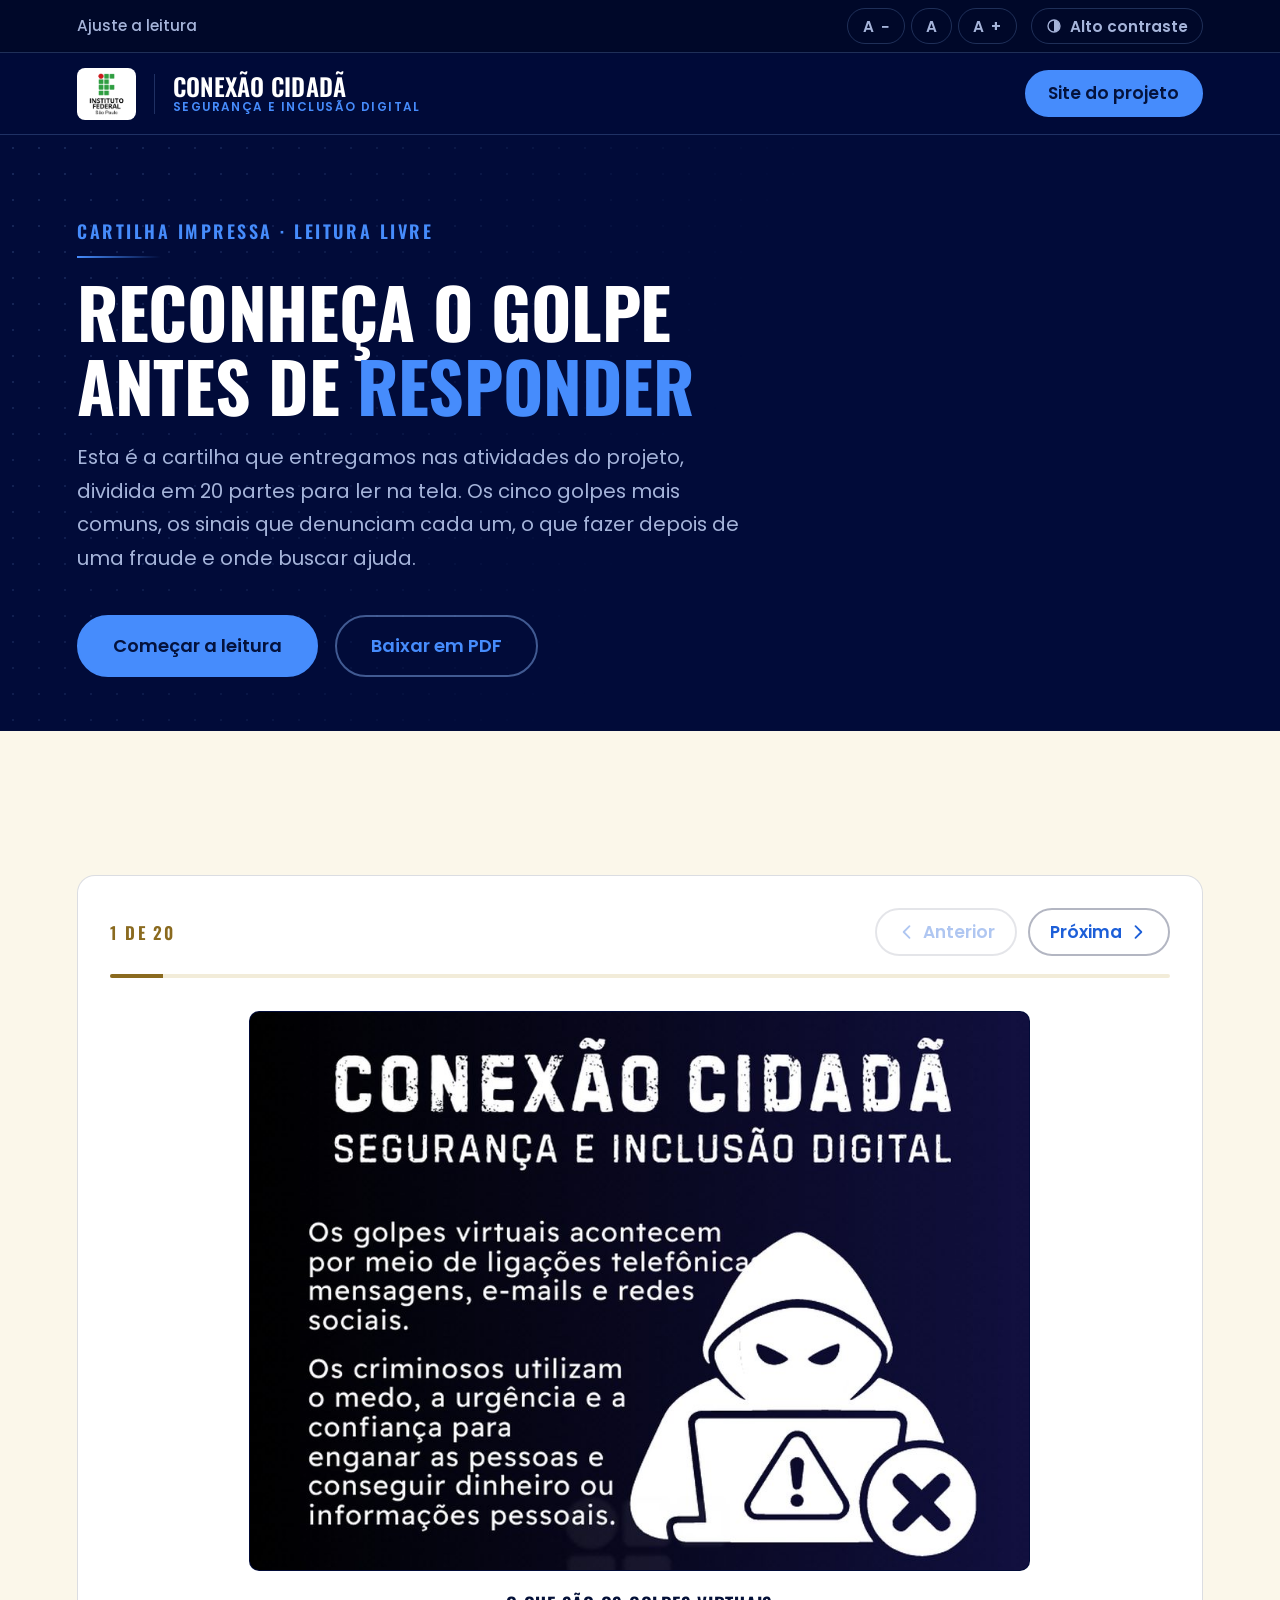
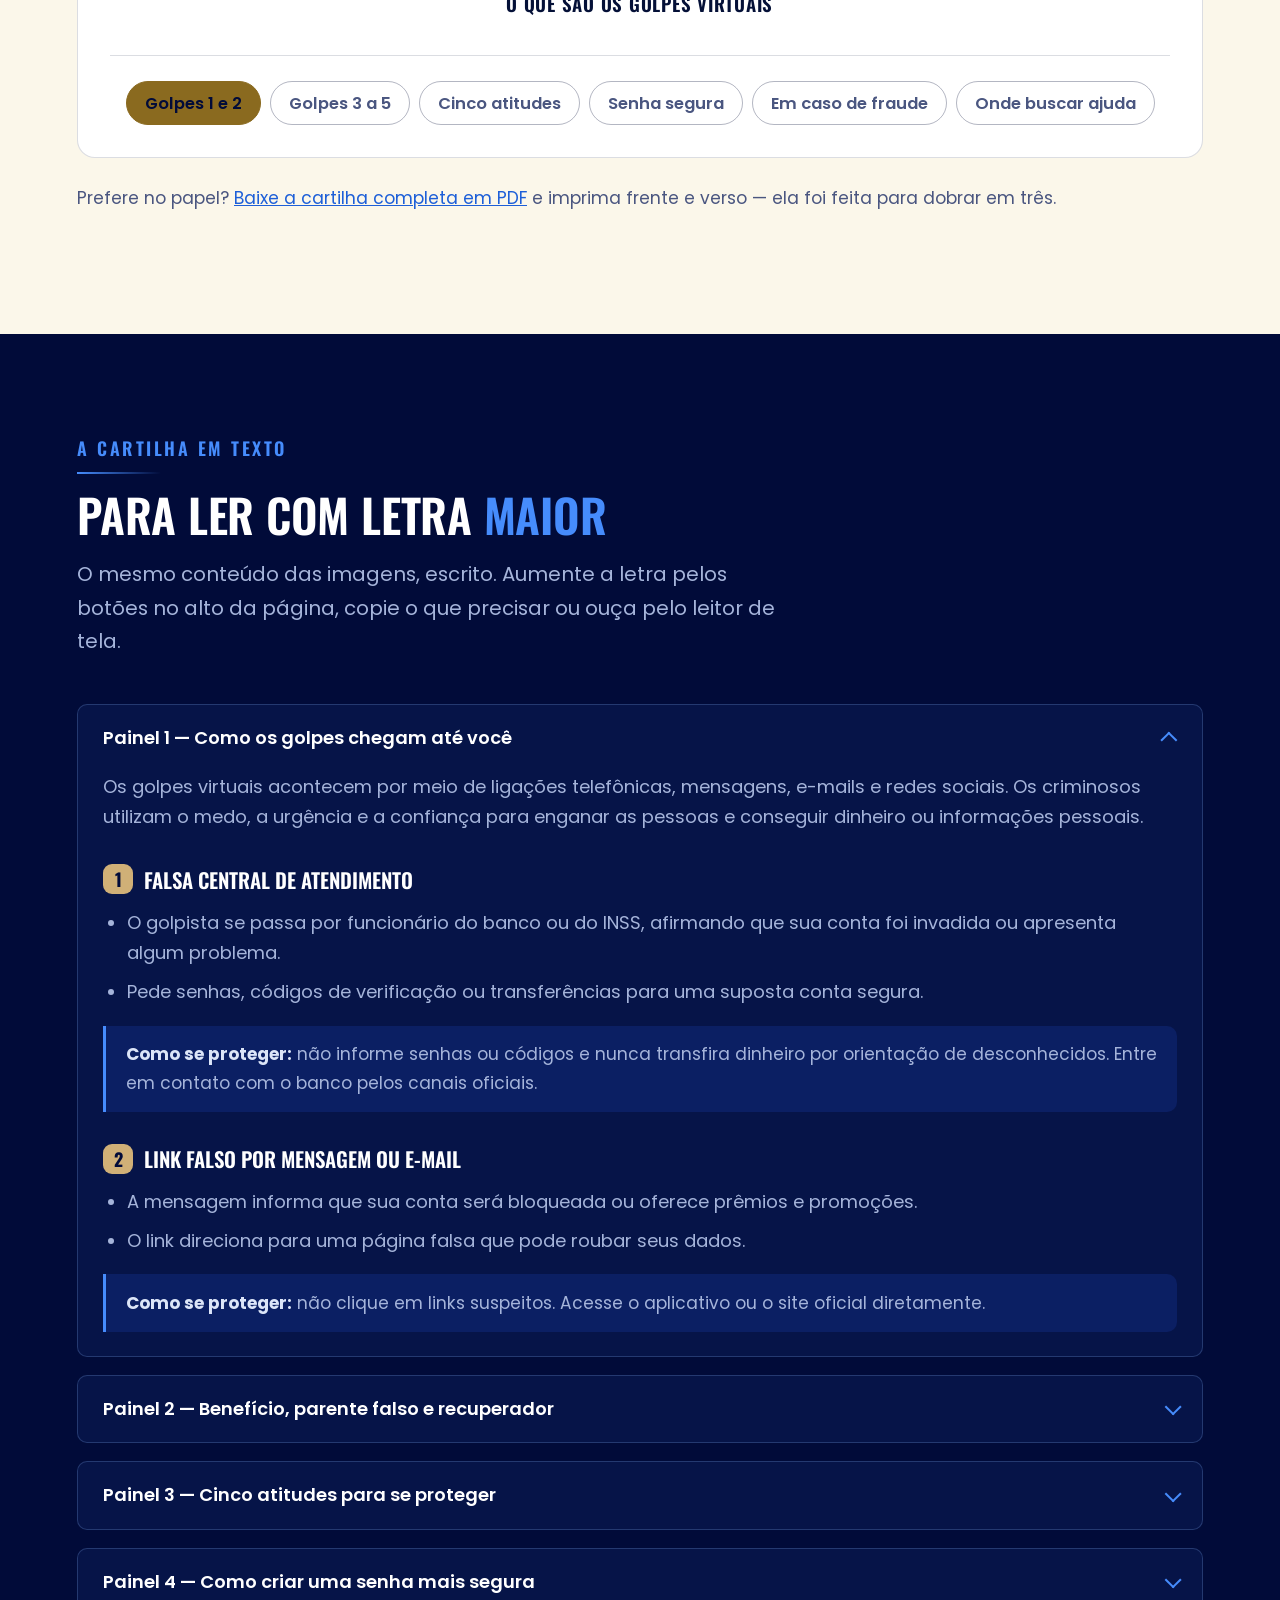
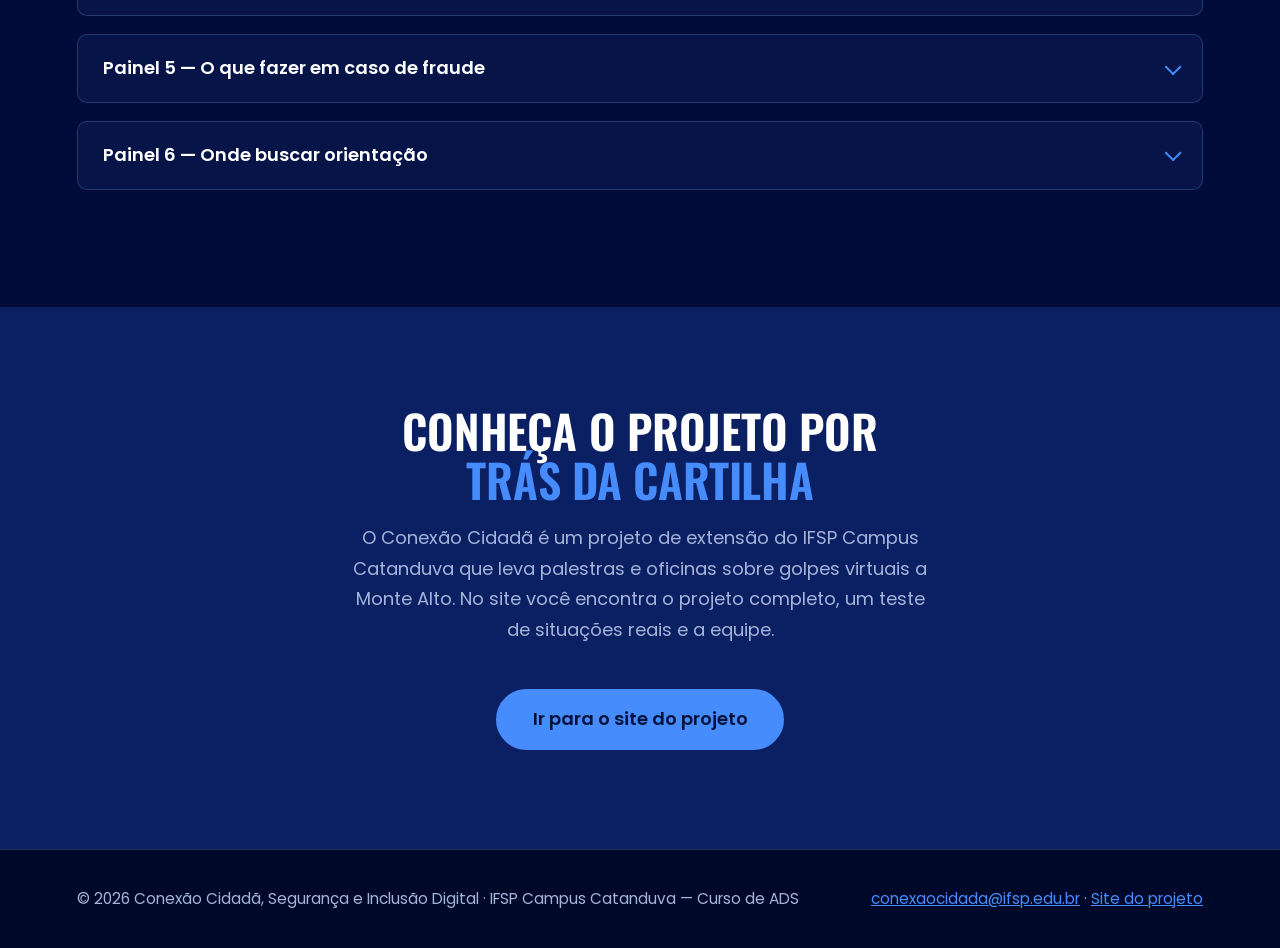
==== commit 8f39b433: "Add files via upload" ====
--- a/index.html
+++ b/index.html
@@ -49,7 +49,7 @@
         <span class="marca__texto"><strong>Conexão Cidadã</strong><small>Segurança e Inclusão Digital</small></span>
       </span>
     </div>
-    <a class="botao botao--pequeno" href="projeto.html">Ir para o site do projeto</a>
+    <a class="botao botao--pequeno" href="projeto.html">Site do projeto</a>
   </div>
 </header>
 
--- a/style.css
+++ b/style.css
@@ -29,6 +29,7 @@
     --fonte-texto:  "Poppins", "Segoe UI", Arial, sans-serif;
 
     --largura: 1180px;
+    --respiro-lateral: 1.5rem;   /* o mesmo do .container */
     --raio:    18px;
     --raio-p:  10px;
 }
@@ -151,7 +152,7 @@
     width: 100%;
     max-width: var(--largura);
     margin: 0 auto;
-    padding: 0 1.5rem;
+    padding: 0 var(--respiro-lateral);
 }
 
 .secao { padding: 5.5rem 0; position: relative; }
@@ -345,7 +346,7 @@
     display: inline-flex;
     align-items: center;
     min-height: 46px;
-    padding: .3rem .85rem;
+    padding: .3rem .72rem;
     white-space: nowrap;
     border-radius: 999px;
     color: var(--txt-corpo);
@@ -516,6 +517,15 @@
     margin-bottom: .5rem;
 }
 .numero__rotulo { margin: 0; color: var(--txt-suave); font-size: .96rem; }
+
+/* Quando o valor é uma palavra em vez de um número — "em apuração" —
+   o corpo de número gigante não cabe na coluna. */
+.numero__valor--texto {
+    font-size: clamp(1.3rem, 2.2vw, 1.8rem);
+    color: var(--txt-suave);
+    font-style: italic;
+    letter-spacing: .01em;
+}
 
 /* Lista com marcador quadrado */
 .lista-marcada { list-style: none; margin: 1.4rem 0 0; padding: 0; display: grid; gap: .9rem; }
@@ -1030,7 +1040,7 @@
 .painel__credito { font-size: .9rem; margin-bottom: 0; }
 
 /* Uma lâmina do carrossel: a parte recortada da cartilha */
-.lamina { margin: 0; }
+.lamina { margin: 0; will-change: transform; }
 .lamina a {
     display: block;
     border-radius: var(--raio-p);
@@ -1082,12 +1092,26 @@
     color: var(--marinho-900);
 }
 
-/* O palco mantém altura estável para a página não pular entre as partes */
+/* O palco mantém altura estável para a página não pular entre as partes.
+   touch-action: pan-y deixa a rolagem vertical com o navegador e reserva
+   o movimento horizontal para o arraste do carrossel. */
 .carrossel__palco {
     display: flex;
     align-items: center;
     justify-content: center;
     min-height: 52vh;
+    touch-action: pan-y;
+    cursor: grab;
+    overflow: hidden;
+}
+.carrossel__palco.esta-arrastando { cursor: grabbing; }
+.carrossel__palco.esta-arrastando .lamina { pointer-events: none; }
+
+/* A imagem não pode ser arrastada para fora como arquivo: o gesto é do carrossel */
+.lamina img {
+    -webkit-user-drag: none;
+    user-select: none;
+    -webkit-user-select: none;
 }
 
 .carrossel__nota {
@@ -1116,6 +1140,10 @@
     border: 2px solid var(--marcador);
     background-color: var(--sup-pagina);
 }
+/* Etapa já cumprida: marcador preenchido e data em destaque */
+.etapa--feita::before { background-color: var(--marcador); border-color: var(--marcador); }
+.etapa--feita .etapa__quando { color: var(--ok); }
+
 .etapa__quando {
     display: block;
     font-family: var(--fonte-titulo);
@@ -1143,12 +1171,47 @@
     .painel__figura { max-width: 330px; margin: 0 auto; }
 }
 @media (max-width: 760px) {
-    .carrossel { padding: 1.2rem; }
-    /* as partes ficam baixas numa tela estreita: a altura mínima do palco
-       acompanha, para não sobrar um vazio enorme em volta da imagem */
-    .carrossel__palco { min-height: 28vh; }
-    .lamina img { max-height: 58vh; }
-    .atalho { font-size: .86rem; padding: .35rem .8rem; }
+    /* O cabeçalho fixo é mais alto no celular, porque a marca e o botão
+       ficam em duas linhas. A margem de rolagem acompanha, senão o topo
+       do carrossel para atrás dele. */
+    html { scroll-padding-top: 10rem; }
+
+    /* No celular a imagem da cartilha é o que importa, e ela estava
+       perdendo espaço para a moldura. O cartão abre mão da borda e do
+       respiro, e a imagem sai até a borda da tela — ganha 35% de largura,
+       que é a diferença entre ler e não ler o texto da cartilha. */
+    .carrossel {
+        padding: 0;
+        border: none;
+        background-color: transparent;
+    }
+    .carrossel__palco {
+        min-height: 0;
+        margin-left: calc(-1 * var(--respiro-lateral));
+        margin-right: calc(-1 * var(--respiro-lateral));
+    }
+    .lamina a { border-radius: 0; border-left: none; border-right: none; }
+    .lamina img { max-height: none; width: 100%; }
+    .lamina__legenda { font-size: .92rem; margin-top: .7rem; }
+
+    .carrossel__topo { margin-bottom: .7rem; }
+    .carrossel__barra { margin-bottom: 1rem; }
+    .carrossel__seta { min-height: 50px; padding: .4rem .9rem; }
+
+    /* Os seis atalhos empilhados comiam uma tela inteira. Viram uma
+       faixa que rola para o lado. */
+    .carrossel__atalhos {
+        flex-wrap: nowrap;
+        overflow-x: auto;
+        justify-content: flex-start;
+        margin-top: 1.2rem;
+        padding-top: 1.1rem;
+        padding-bottom: .3rem;
+        scroll-snap-type: x proximity;
+        -webkit-overflow-scrolling: touch;
+        scrollbar-width: thin;
+    }
+    .atalho { font-size: .9rem; padding: .35rem .95rem; flex: none; scroll-snap-align: center; }
     .carrossel__topo { flex-direction: column; align-items: stretch; }
     .carrossel__setas { justify-content: space-between; }
     .carrossel__seta { flex: 1; justify-content: center; }
@@ -1185,3 +1248,157 @@
 
 body.alto-contraste .atalho[aria-current="true"] { background-color: #FFE14D; color: #000000; }
 body.alto-contraste .lamina a { border-width: 2px; }
+
+/* ---------------------------------------------------------
+   19. PÁGINA DO TESTE DE SENHA
+   Usa os papéis de cor da seção 02, então funciona igual
+   na seção clara, na escura e no alto contraste.
+   --------------------------------------------------------- */
+.campo-senha { margin-bottom: 1.4rem; }
+.campo-senha label {
+    display: block;
+    font-family: var(--fonte-titulo);
+    font-size: .95rem; font-weight: 600;
+    letter-spacing: .14em; text-transform: uppercase;
+    color: var(--destaque);
+    margin-bottom: .6rem;
+}
+#senha {
+    width: 100%;
+    padding: .65rem 1.1rem;
+    background-color: var(--sup-cartao);
+    border: 3px solid var(--borda-forte);
+    border-radius: 16px;
+    color: var(--txt-titulo);
+    font-family: ui-monospace, "Consolas", "DejaVu Sans Mono", monospace;
+    font-size: clamp(1.5rem, 3.4vw, 2.8rem);
+    font-weight: 700;
+    line-height: 1.3;
+}
+#senha:focus { outline: none; border-color: var(--destaque); }
+#senha::placeholder { color: var(--txt-suave); opacity: .7; font-weight: 400; }
+
+.placar {
+    display: grid;
+    grid-template-columns: repeat(3, 1fr);
+    gap: 1rem;
+    margin-bottom: 1.6rem;
+}
+.indicador-s {
+    display: flex; flex-direction: column; justify-content: center;
+    background-color: var(--sup-cartao);
+    border: 2px solid var(--borda);
+    border-radius: 16px;
+    padding: .9rem 1rem;
+    text-align: center;
+    min-height: 7rem;
+}
+.indicador-s__valor {
+    display: block;
+    font-family: var(--fonte-titulo);
+    font-size: clamp(2rem, 4vw, 3.2rem);
+    font-weight: 700;
+    line-height: 1.05;
+    color: var(--marcador);
+}
+#forca .indicador-s__valor { font-size: clamp(1.4rem, 2.4vw, 2.1rem); }
+#tempo .indicador-s__valor { font-size: clamp(1.05rem, 1.7vw, 1.5rem); color: var(--txt-titulo); }
+.indicador-s__rotulo {
+    display: block;
+    margin-top: .35rem;
+    font-size: .82rem; font-weight: 700;
+    letter-spacing: .1em; text-transform: uppercase;
+    color: var(--txt-suave);
+}
+.indicador-s--fraca .indicador-s__valor { color: var(--alerta); }
+.indicador-s--media .indicador-s__valor { color: var(--marcador); }
+.indicador-s--boa   .indicador-s__valor,
+.indicador-s--otima .indicador-s__valor { color: var(--ok); }
+.indicador-s--otima { border-color: var(--ok); }
+
+.perigo {
+    display: none;
+    align-items: center; gap: .9rem;
+    background-color: var(--alerta);
+    color: #FFFFFF;
+    border-radius: 14px;
+    padding: .9rem 1.3rem;
+    margin-bottom: 1.6rem;
+    font-size: clamp(1rem, 1.5vw, 1.25rem);
+    font-weight: 700;
+}
+.perigo.aparece { display: flex; }
+.perigo svg { flex: none; }
+
+.requisitos__titulo { margin-bottom: 1.2rem; }
+.requisitos {
+    list-style: none; margin: 0; padding: 0;
+    display: grid; grid-template-columns: repeat(2, 1fr); gap: .7rem 1.1rem;
+}
+.req {
+    display: flex; align-items: center; gap: .9rem;
+    background-color: var(--sup-cartao);
+    border: 2px solid var(--borda);
+    border-radius: 14px;
+    padding: .7rem 1.1rem;
+    font-size: clamp(1rem, 1.4vw, 1.25rem);
+    font-weight: 600;
+    color: var(--txt-titulo);
+    transition: border-color .15s ease, background-color .15s ease;
+}
+.req__marca {
+    display: grid; place-items: center;
+    width: 2.3em; height: 2.3em; flex: none;
+    border-radius: 50%;
+    border: 3px solid var(--txt-suave);
+    color: var(--txt-suave);
+    font-size: .72em; font-weight: 700;
+}
+.req__texto { flex: 1; }
+.req__detalhe {
+    display: block;
+    font-size: .74em; font-weight: 400;
+    color: var(--txt-suave);
+    margin-top: .1em;
+}
+.req.atende { border-color: var(--ok); background-color: var(--ok-fundo); }
+.req.atende .req__marca { border-color: var(--ok); color: var(--ok); }
+.req.falha .req__marca { border-color: var(--alerta); color: var(--alerta); }
+
+.exemplos { margin-top: 1.8rem; padding-top: 1.4rem; border-top: 2px solid var(--borda); }
+.exemplos__titulo {
+    font-family: var(--fonte-titulo);
+    font-size: 1.05rem; font-weight: 600;
+    letter-spacing: .12em; text-transform: uppercase;
+    color: var(--txt-suave);
+    margin: 0 0 .8rem;
+}
+.exemplos__linha { display: flex; flex-wrap: wrap; gap: .6rem; }
+.exemplo {
+    min-height: 50px;
+    padding: .45rem 1.2rem;
+    background-color: var(--sup-cartao);
+    border: 2px solid var(--borda-forte);
+    border-radius: 999px;
+    color: var(--txt-titulo);
+    font-family: var(--fonte-texto);
+    font-size: .98rem; font-weight: 600;
+    cursor: pointer;
+}
+.exemplo:hover { border-color: var(--destaque); color: var(--destaque); }
+.exemplo--limpar { border-style: dashed; }
+
+/* Aviso em tom neutro, para observação que não é alerta */
+.aviso--neutro {
+    background-color: var(--sup-cartao);
+    border-color: var(--borda-forte);
+}
+.aviso--neutro .aviso__icone { color: var(--destaque); }
+.aviso--neutro strong { color: var(--txt-titulo); }
+
+@media (max-width: 860px) {
+    .placar, .requisitos { grid-template-columns: 1fr; }
+}
+
+body.alto-contraste .perigo { background-color: #000000; border: 2px solid #FF9E9E; color: #FF9E9E; }
+body.alto-contraste .req.atende { background-color: #000000; }
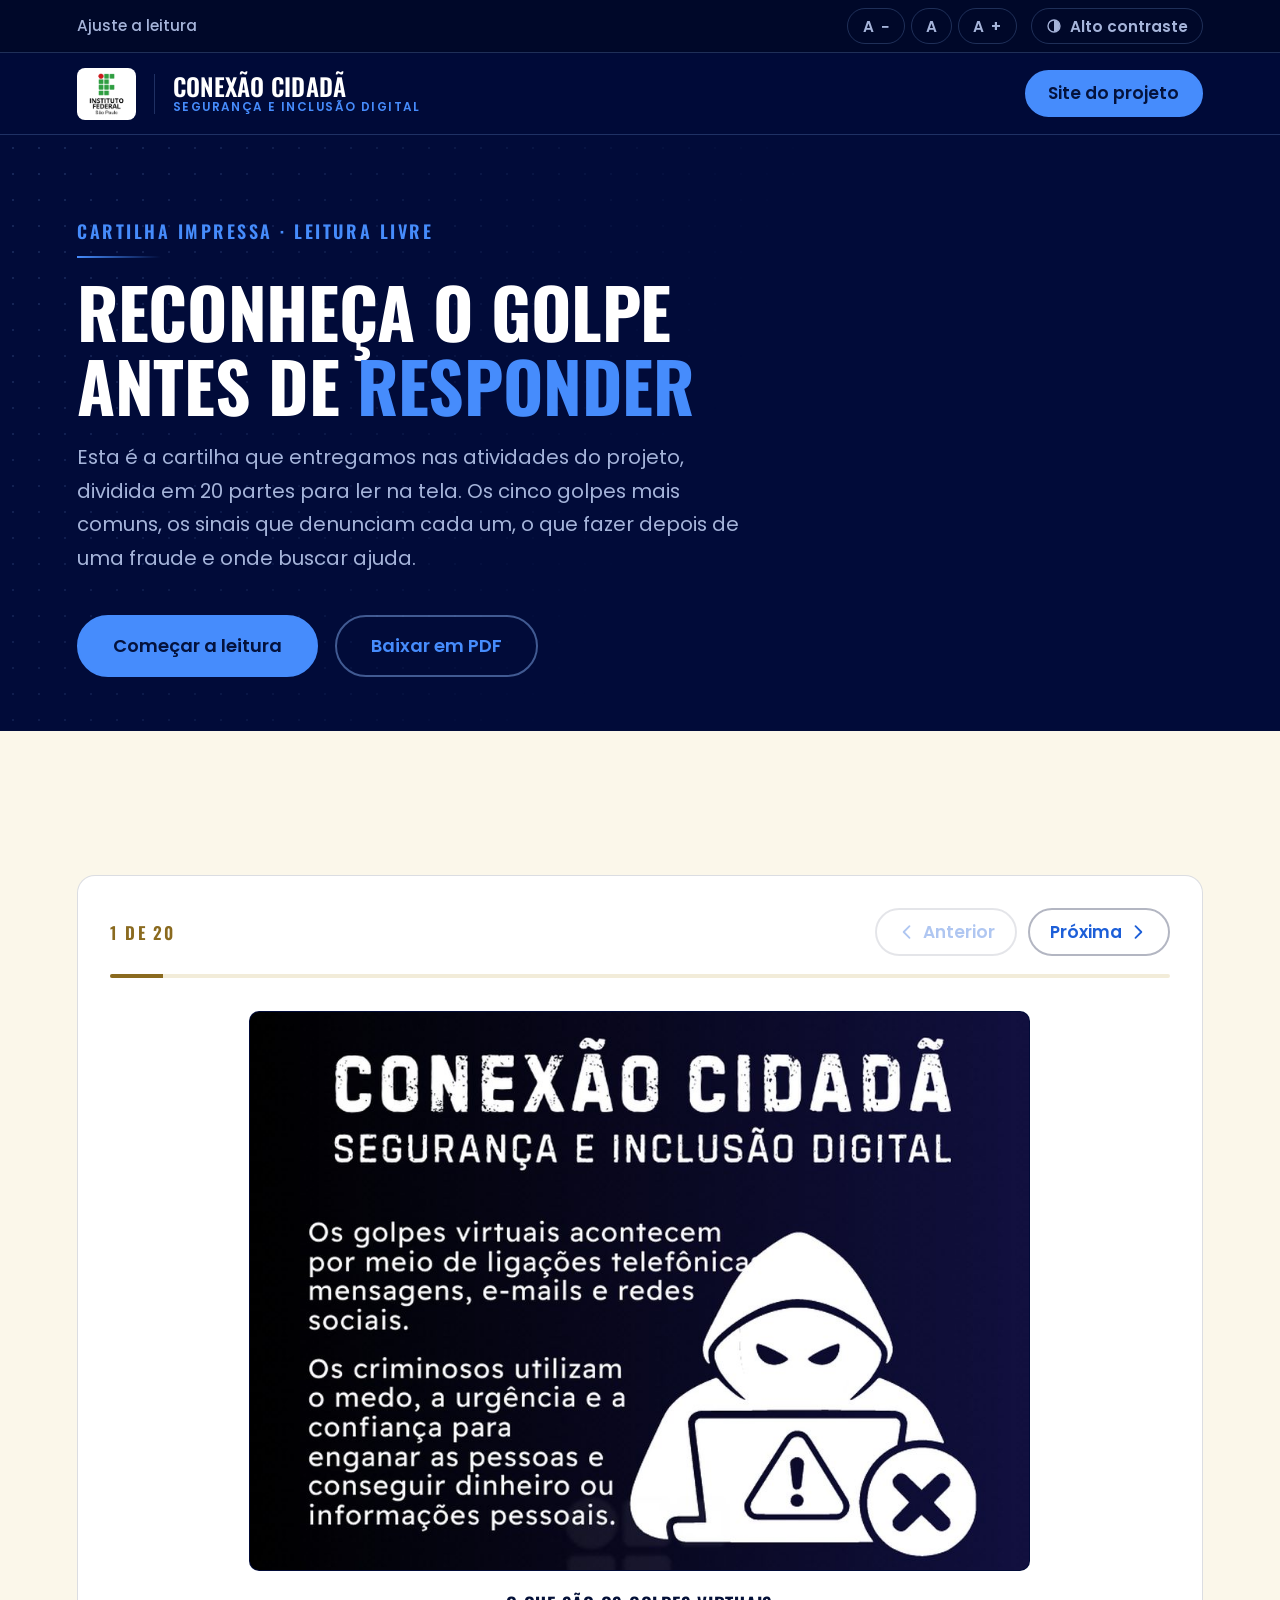
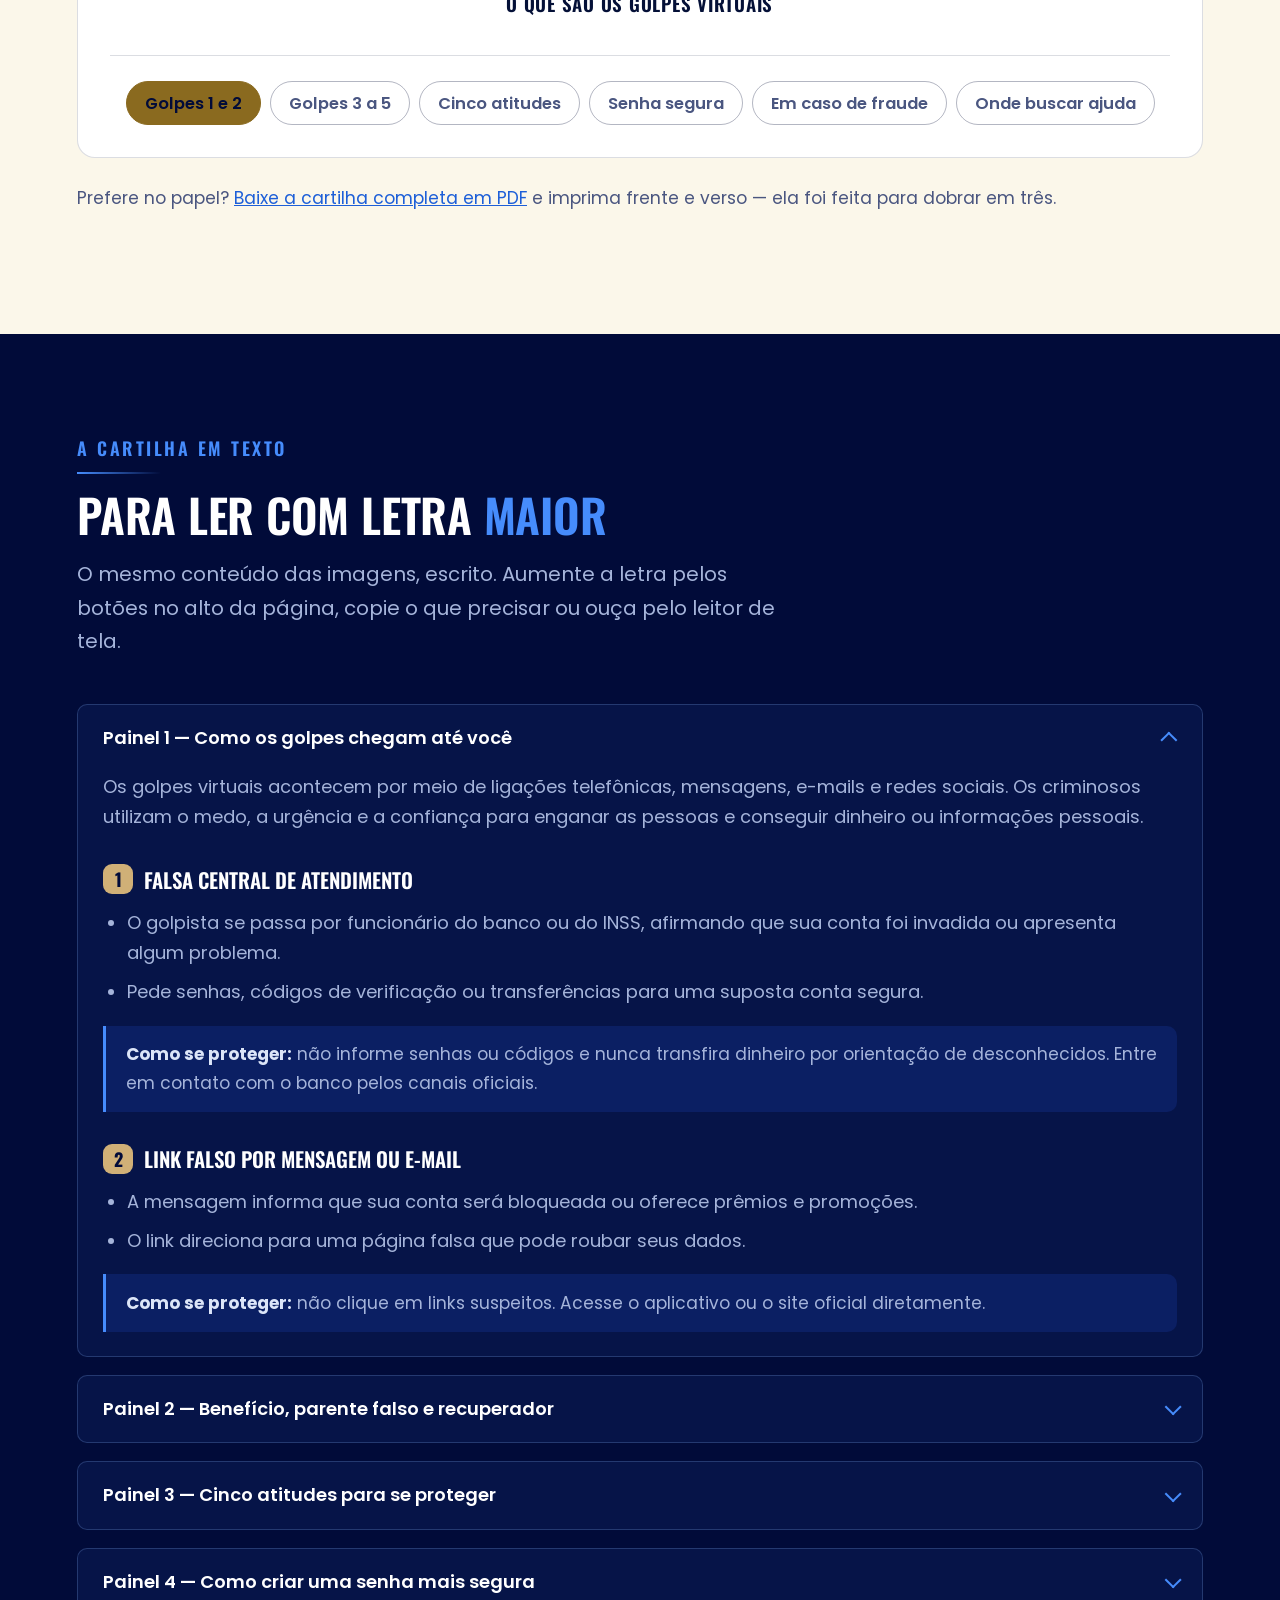
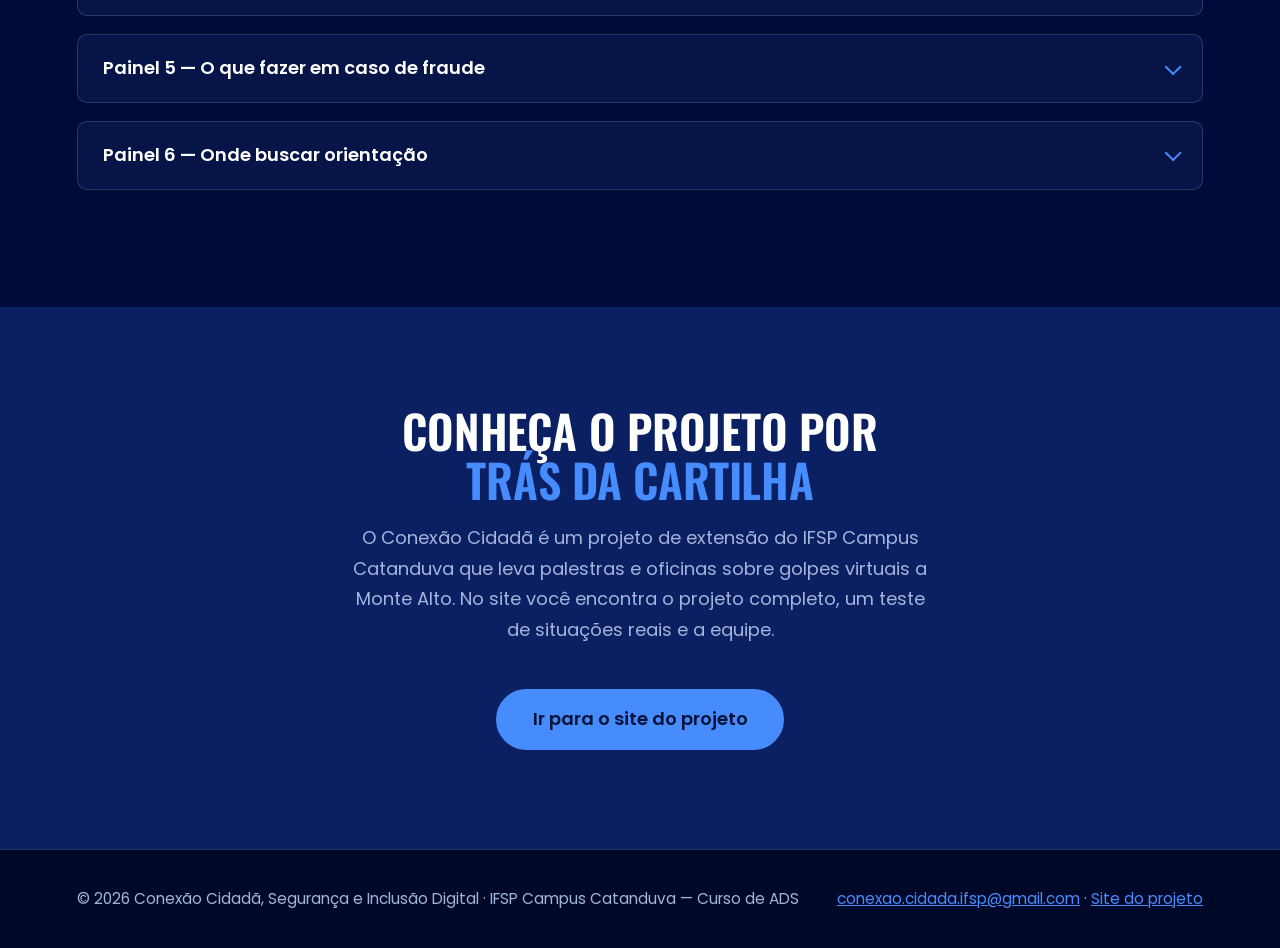
==== commit d295ef1a: "Add files via upload" ====
--- a/index.html
+++ b/index.html
@@ -14,7 +14,7 @@
 <link rel="preconnect" href="https://fonts.googleapis.com">
 <link rel="preconnect" href="https://fonts.gstatic.com" crossorigin>
 <link href="https://fonts.googleapis.com/css2?family=Oswald:wght@400;500;600;700&family=Poppins:wght@400;500;600;700&display=swap" rel="stylesheet">
-<link rel="stylesheet" href="style.css">
+<link rel="stylesheet" href="style.css?v=3">
 </head>
 <body class="pagina-cartilha">
 
@@ -513,10 +513,10 @@
 <footer class="rodape rodape--simples">
   <div class="container rodape__base">
     <p>© 2026 Conexão Cidadã, Segurança e Inclusão Digital · IFSP Campus Catanduva — Curso de ADS</p>
-    <p><a href="mailto:conexaocidada@ifsp.edu.br">conexaocidada@ifsp.edu.br</a> · <a href="projeto.html">Site do projeto</a></p>
+    <p><a href="mailto:conexao.cidada.ifsp@gmail.com">conexao.cidada.ifsp@gmail.com</a> · <a href="projeto.html">Site do projeto</a></p>
   </div>
 </footer>
 
-<script src="script.js"></script>
+<script src="script.js?v=3"></script>
 </body>
 </html>
